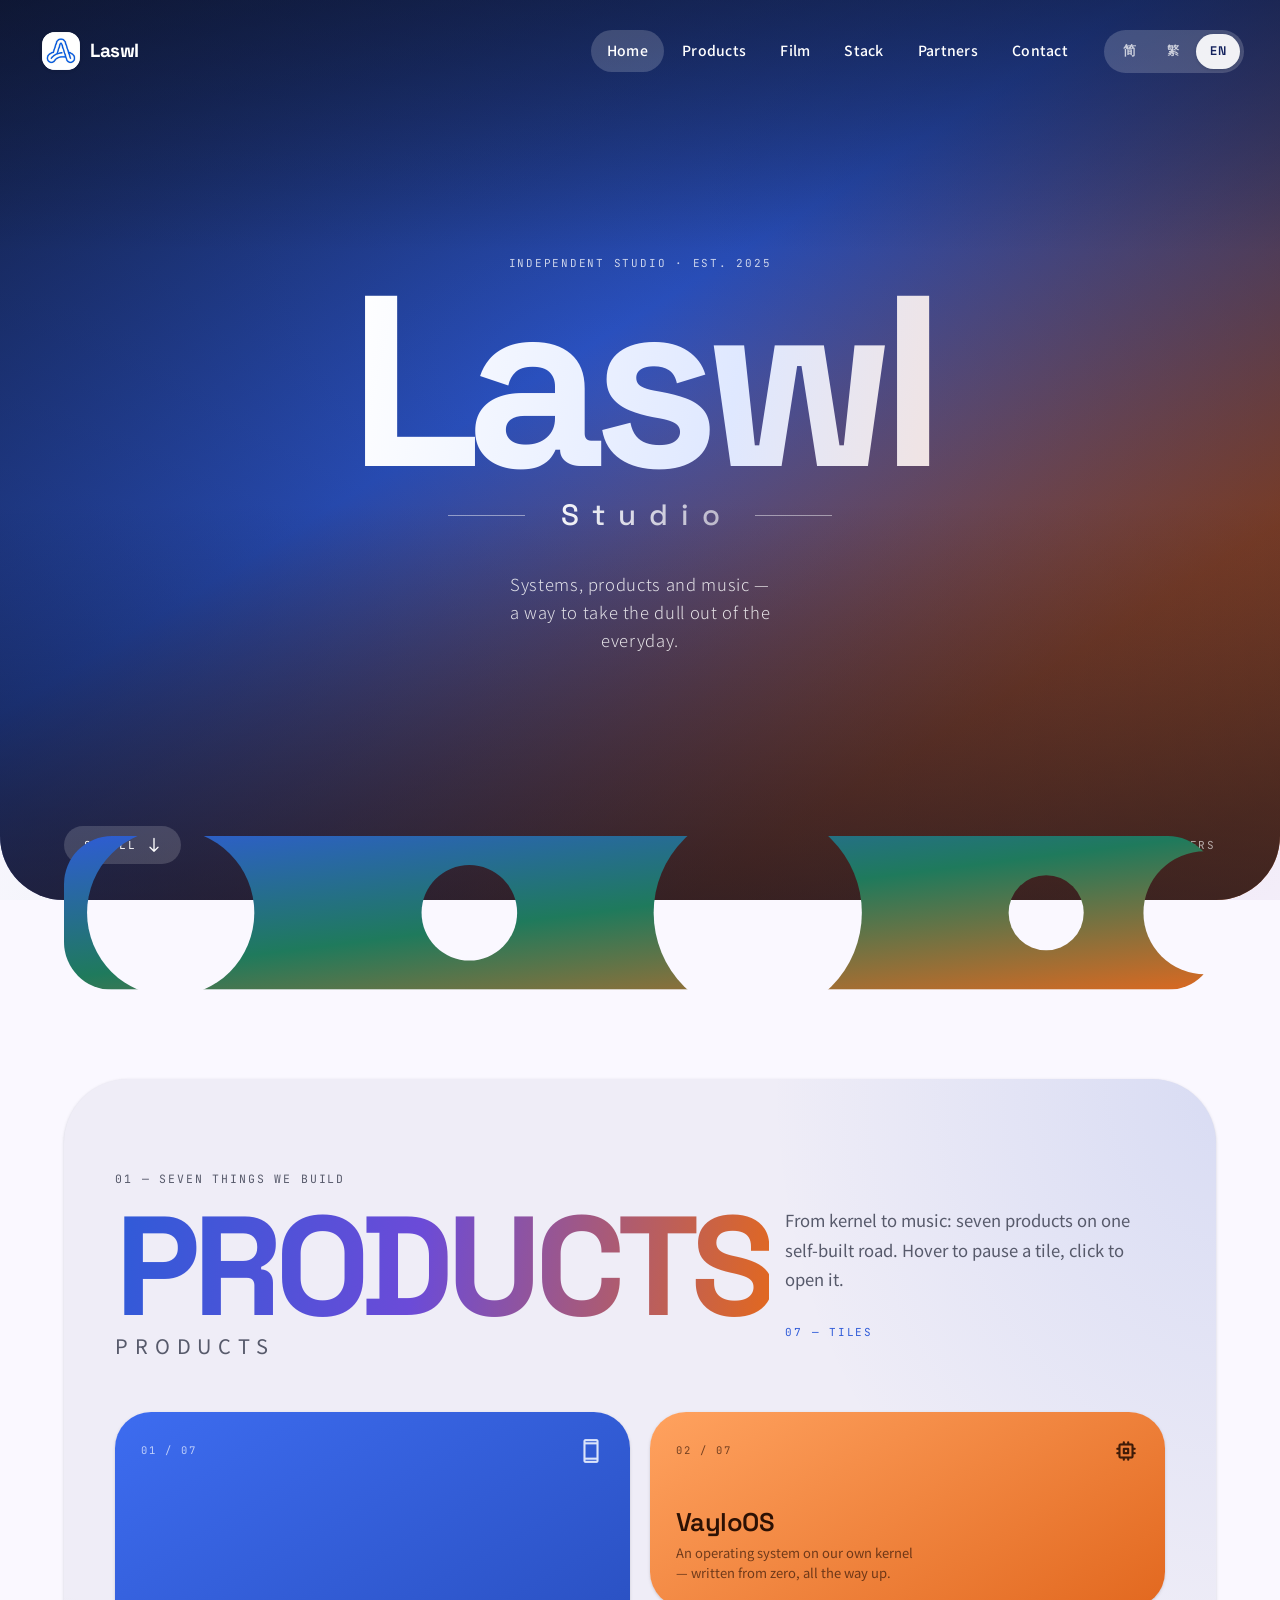
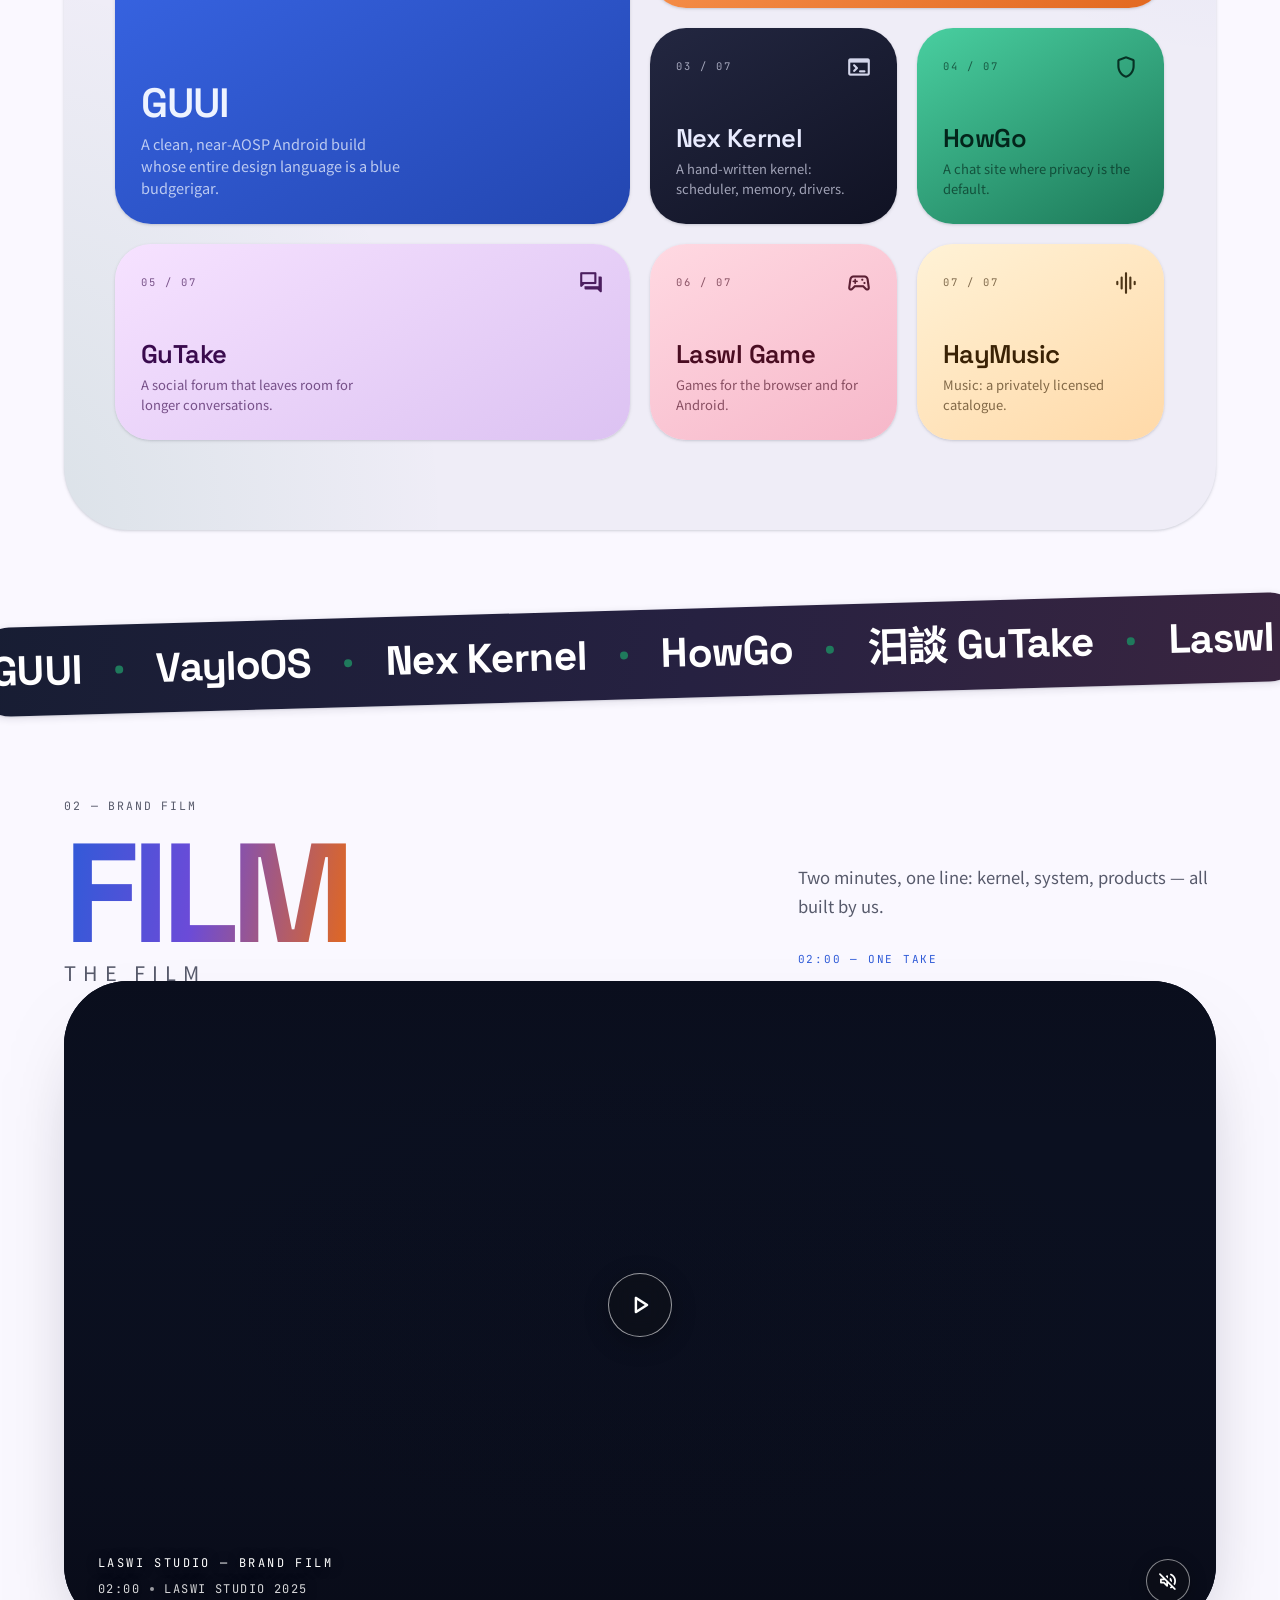
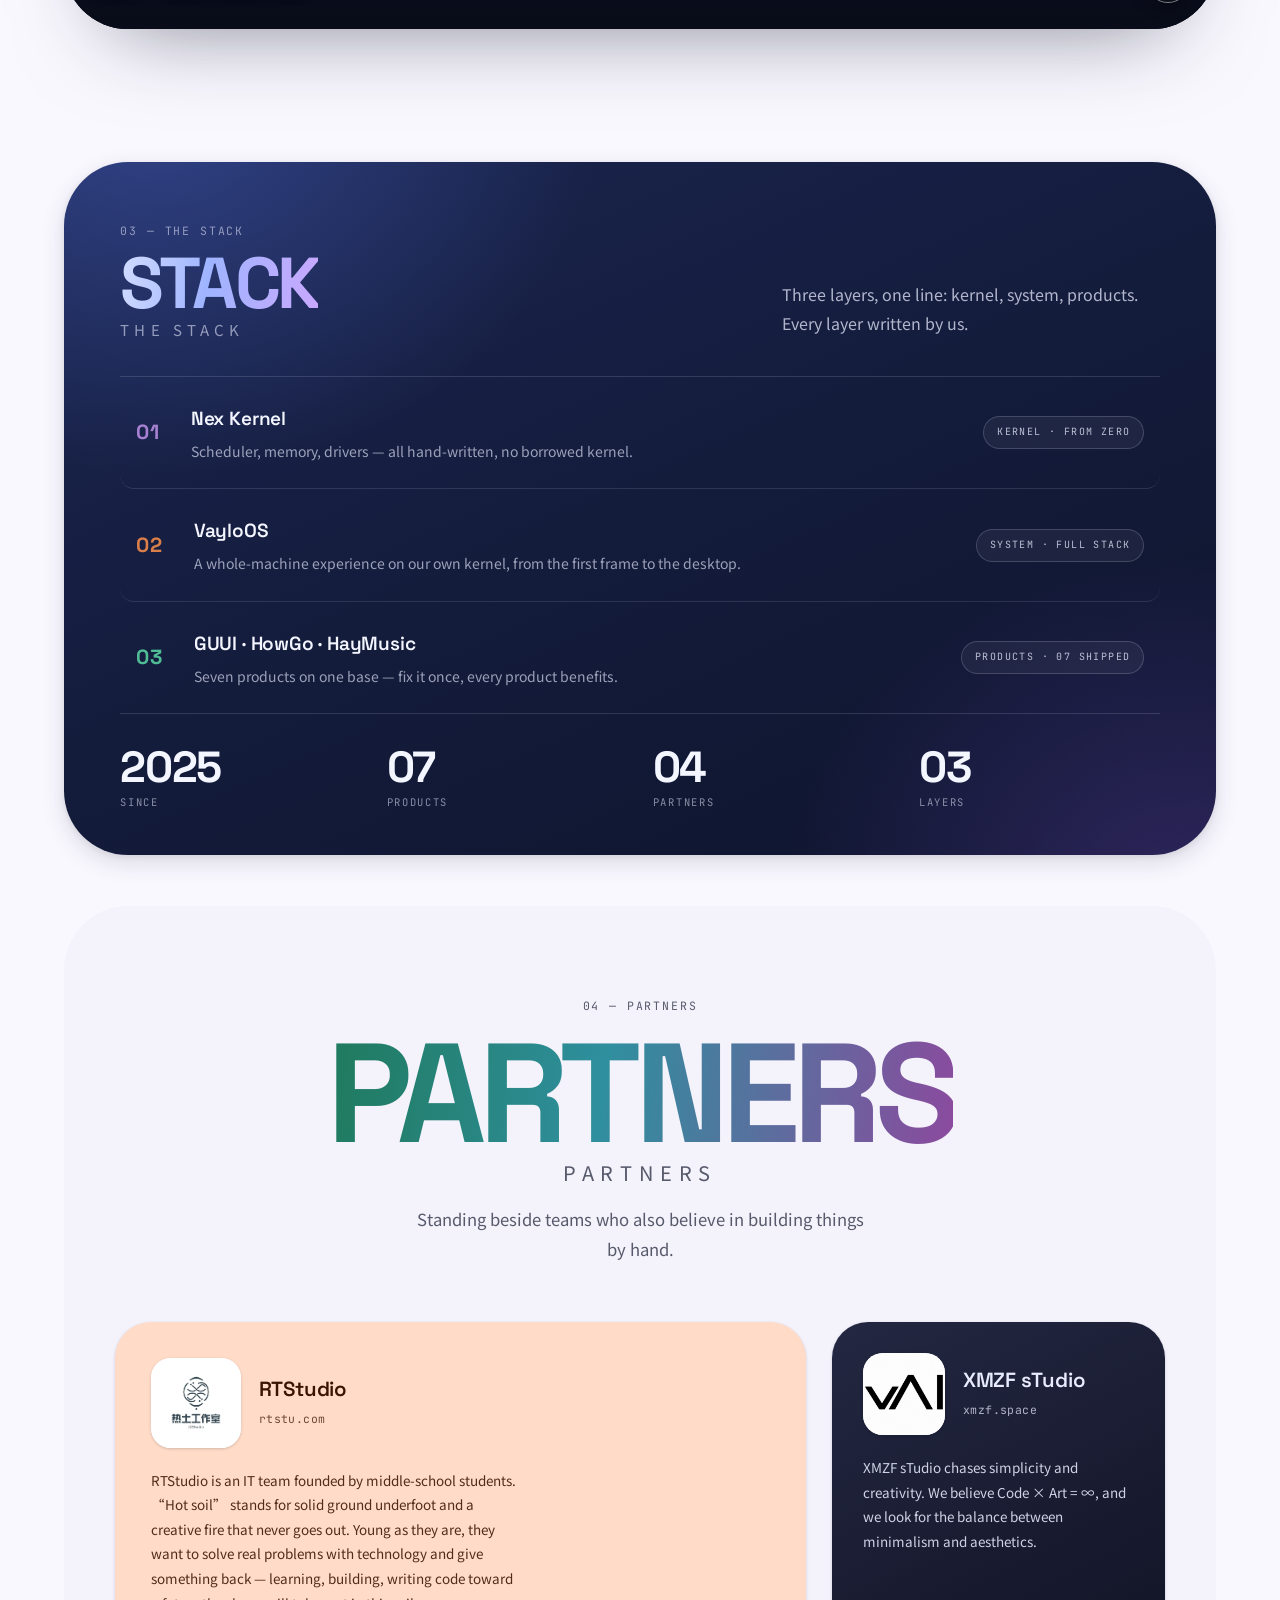
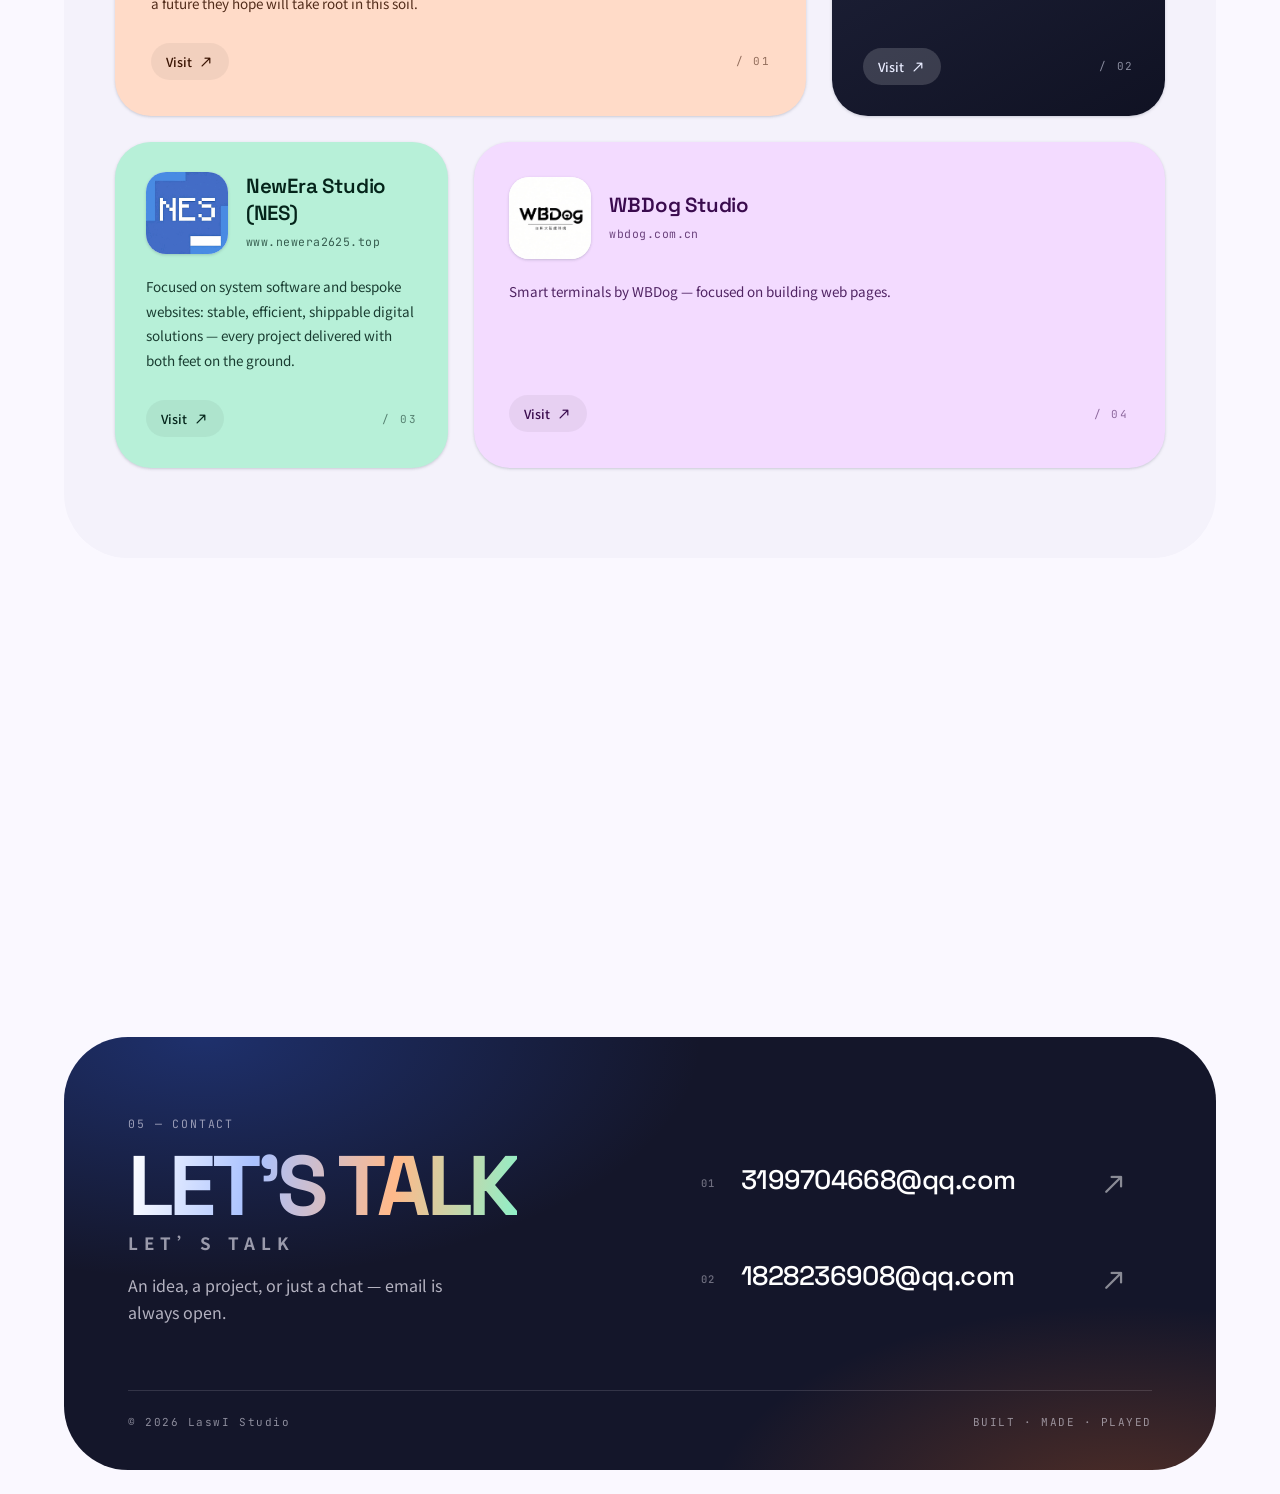
==== index.html @ 3b1e1c05 "Add files via upload" ====
<!DOCTYPE html>
<html lang="zh-Hant" data-lang="zh-TW">
<head>
<meta charset="utf-8">
<meta name="viewport" content="width=device-width, initial-scale=1, viewport-fit=cover">
<title>LaswI Studio — 系統 · 產品 · 音樂</title>
<meta name="description" content="LaswI Studio：自研內核、純淨系統、聊天與音樂，七個產品與四位合作夥伴。">
<meta name="theme-color" content="#FAF8FF">
<link rel="icon" href="logo.png">

<!-- 字體：幾何無襯線（標題）＋ Noto Sans TC（正文）＋ JetBrains Mono（標籤）＋ Noto Serif（裝飾） -->
<link rel="preconnect" href="https://fonts.googleapis.com">
<link rel="preconnect" href="https://fonts.gstatic.com" crossorigin>
<link href="https://fonts.googleapis.com/css2?family=Space+Grotesk:wght@400;500;600;700&family=Noto+Sans+TC:wght@300;400;500;700&family=JetBrains+Mono:wght@400;500&family=Noto+Serif+TC:wght@500&display=swap" rel="stylesheet">
<!-- Material Symbols（唯一允許的外部圖標庫） -->
<link href="https://fonts.googleapis.com/css2?family=Material+Symbols+Rounded:opsz,wght,FILL,GRAD@24,400,1,0&display=block" rel="stylesheet">

<link rel="stylesheet" href="style.css">
</head>
<body>

<a class="skip-link" href="#products">跳至主要內容</a>

<!-- ═══════════════════ ① 導航欄（固定，滾動後收斂為懸浮膠囊） ═══════════════════ -->
<header class="nav" id="nav">
  <a class="brand" href="#home" aria-label="LaswI Studio">
    <span class="brand__mark" data-logo data-fallback="L">
      <!-- Logo：logo.png（站點根目錄）。缺失時顯示同尺寸色塊 + 首字母 -->
      <img src="logo.png" alt="LaswI Studio 標誌" data-fallback="L">
    </span>
    <span class="brand__name">LaswI</span>
  </a>

  <nav class="nav__links" id="navLinks" aria-label="主導航">
    <a class="nav__link is-active" href="#home" data-i18n="nav.home">首頁</a>
    <a class="nav__link" href="#products" data-i18n="nav.products">產品</a>
    <a class="nav__link" href="#film" data-i18n="nav.film">宣傳片</a>
    <a class="nav__link" href="#stack" data-i18n="nav.stack">自研棧</a>
    <a class="nav__link" href="#partners" data-i18n="nav.partners">合作夥伴</a>
    <a class="nav__link" href="#contact" data-i18n="nav.contact">聯繫</a>
  </nav>

  <!-- 語言切換：Material Segmented Button（膠囊 + 滑動指示塊） -->
  <div class="seg" id="langSeg" role="group" aria-label="語言 / Language">
    <span class="seg__thumb" aria-hidden="true"></span>
    <button class="seg__btn" type="button" data-lang="zh-CN" aria-pressed="false">简</button>
    <button class="seg__btn is-active" type="button" data-lang="zh-TW" aria-pressed="true">繁</button>
    <button class="seg__btn" type="button" data-lang="en" aria-pressed="false">EN</button>
  </div>

  <button class="nav__toggle" id="navToggle" type="button" aria-expanded="false" aria-controls="navLinks" aria-label="選單">
    <span class="material-symbols-rounded">menu</span>
  </button>
</header>

<!-- 手機抽屜遮罩：點擊空白處收起選單（僅在窄屏啟用） -->
<div class="nav-scrim" id="navScrim" aria-hidden="true"></div>

<main>

  <!-- ═══════════════════ ② Hero 首屏 ═══════════════════
       構圖只留三個視覺區塊：導航 / 中央字鎖 / 底部資訊列。
       Logo 只在導航出現一次，避免左上角重複堆疊。 -->
  <section class="hero" id="home">
    <div class="hero__media">
      <!-- 首屏大圖：gu.png（站點根目錄）。缺失時容器底層漸層作為同尺寸佔位 -->
      <img class="hero__img" src="gu.png" alt="LaswI Studio 主視覺" fetchpriority="high">
      <!-- 模糊層：只在四周可見，中心以徑向漸變 mask 鏤空，保證主體清晰 -->
      <img class="hero__img hero__img--edge" src="gu.png" alt="" aria-hidden="true">
      <div class="hero__tint" aria-hidden="true"></div>
    </div>

    <div class="hero__content">
      <div class="hero__lockup">
        <p class="hero__eyebrow mono" data-i18n="hero.eyebrow">獨立工作室 · EST. 2025</p>

        <!-- 鏤空字：背景從字中透出（background-clip: text） -->
        <h1 class="hero__title" data-parallax="18"><span class="hollow">LaswI</span></h1>

        <!-- Studio 以細線夾住，與 LaswI 併成一個字鎖，不再散落在右下角 -->
        <p class="hero__studio">
          <span class="hero__rule" aria-hidden="true"></span>
          <span class="hollow" data-parallax="-10">Studio</span>
          <span class="hero__rule" aria-hidden="true"></span>
        </p>

        <p class="hero__tagline" data-i18n="hero.tagline">以系統、產品與音樂，拆解日常的無趣。</p>
      </div>
    </div>

    <div class="hero__bar">
      <div class="hero__bar-main">
        <a class="hero__scroll" href="#products">
          <span data-i18n="hero.scroll">向下探索</span>
          <span class="material-symbols-rounded" aria-hidden="true">south</span>
        </a>
      </div>
      <p class="hero__meta mono" data-i18n="hero.meta">7 個產品 · 4 位夥伴</p>
    </div>

  </section>

  <!-- 圖形鏤空：色帶上以 SVG mask 打孔，讓頁面底色從圓形中透出 -->
  <div class="cutout" aria-hidden="true">
    <svg viewBox="0 0 1440 180" preserveAspectRatio="xMidYMid slice" focusable="false">
      <defs>
        <linearGradient id="cutGrad" x1="0" y1="0" x2="1" y2="1">
          <stop offset="0" stop-color="#2F5BD8"/>
          <stop offset=".48" stop-color="#1F7A5C"/>
          <stop offset="1" stop-color="#E2681F"/>
        </linearGradient>
        <mask id="cutMask">
          <rect width="1440" height="180" fill="#ffffff"/>
          <circle cx="170" cy="90" r="98" fill="#000000"/>
          <circle cx="520" cy="90" r="56" fill="#000000"/>
          <circle cx="858" cy="90" r="122" fill="#000000"/>
          <circle cx="1196" cy="90" r="44" fill="#000000"/>
          <circle cx="1382" cy="90" r="72" fill="#000000"/>
        </mask>
      </defs>
      <rect width="1440" height="180" rx="48" fill="url(#cutGrad)" mask="url(#cutMask)"/>
    </svg>
  </div>

  <!-- ═══════════════════ ③ 產品（Windows Live Tile 磁貼） ═══════════════════ -->
  <section class="section section--products" id="products">
    <!-- 標題左右分欄：巨型鏤空字在左，說明與索引在右，避免每段都是同一種豎列節奏 -->
    <header class="sec-head sec-head--split reveal">
      <div class="sec-head__main">
        <p class="kicker mono" data-i18n="products.kicker">01 — SEVEN THINGS WE BUILD</p>
        <h2 class="sec-title">
          <span class="hollow hollow--primary">PRODUCTS</span>
          <span class="sec-title__sub" data-i18n="products.sub">產品</span>
        </h2>
      </div>
      <div class="sec-head__aside">
        <p class="sec-lead" data-i18n="products.lead">從內核到音樂，七個產品，一條自研路線。滑過磁貼可暫停翻轉，點擊直接前往。</p>
        <p class="sec-count mono">07 — TILES</p>
      </div>
    </header>

    <!-- 磁貼由 script.js 依語系渲染（class .tiles） -->
    <div class="tiles reveal" id="tiles"></div>
  </section>

  <!-- ═══════════════════ ③b 滾動字帶（段落之間的節奏過渡） ═══════════════════ -->
  <div class="marquee" aria-hidden="true">
    <div class="marquee__band">
      <div class="marquee__track">
        <div class="marquee__group">
          <span class="marquee__word">GUUI</span><span class="marquee__dot"></span>
          <span class="marquee__word marquee__word--hollow">VayloOS</span><span class="marquee__dot"></span>
          <span class="marquee__word">Nex Kernel</span><span class="marquee__dot"></span>
          <span class="marquee__word marquee__word--hollow">HowGo</span><span class="marquee__dot"></span>
          <span class="marquee__word">汩談 GuTake</span><span class="marquee__dot"></span>
          <span class="marquee__word marquee__word--hollow">LaswI Game</span><span class="marquee__dot"></span>
          <span class="marquee__word">HayMusic</span><span class="marquee__dot"></span>
        </div>
        <!-- 第二組內容完全相同：無縫接續用 -->
        <div class="marquee__group">
          <span class="marquee__word">GUUI</span><span class="marquee__dot"></span>
          <span class="marquee__word marquee__word--hollow">VayloOS</span><span class="marquee__dot"></span>
          <span class="marquee__word">Nex Kernel</span><span class="marquee__dot"></span>
          <span class="marquee__word marquee__word--hollow">HowGo</span><span class="marquee__dot"></span>
          <span class="marquee__word">汩談 GuTake</span><span class="marquee__dot"></span>
          <span class="marquee__word marquee__word--hollow">LaswI Game</span><span class="marquee__dot"></span>
          <span class="marquee__word">HayMusic</span><span class="marquee__dot"></span>
        </div>
      </div>
    </div>
  </div>

  <!-- ═══════════════════ ③c 宣傳片（獨立影片區塊，影片即主角） ═══════════════════ -->
  <section class="section section--film" id="film">
    <header class="sec-head sec-head--split reveal">
      <div class="sec-head__main">
        <p class="kicker mono" data-i18n="film.kicker">02 — BRAND FILM</p>
        <h2 class="sec-title">
          <span class="hollow hollow--primary">FILM</span>
          <span class="sec-title__sub" data-i18n="film.sub">宣傳片</span>
        </h2>
      </div>
      <div class="sec-head__aside">
        <p class="sec-lead" data-i18n="film.lead">兩分鐘，一條線：從內核到產品，全部自己造。</p>
        <p class="sec-count mono">02:00 — ONE TAKE</p>
      </div>
    </header>

    <!-- 16:9 大圓角卡片：影片鋪滿卡面；左下資訊 / 右下音控 / 中央播放 -->
    <figure class="promo reveal" id="promo">
      <video class="promo__video" id="promoVideo"
             muted loop playsinline preload="metadata"
             poster="media/promo-poster.jpg"
             data-src720="media/promo-720.mp4" data-src1080="media/promo-1080.mp4"
             aria-label="LaswI Studio 宣傳片"></video>

      <!-- 輕薄漸層：只為左下資訊與中央按鈕墊底，中間畫面保持通透 -->
      <span class="promo__scrim" aria-hidden="true"></span>

      <figcaption class="promo__info">
        <span class="promo__name mono" data-i18n="film.name">LASWI STUDIO — BRAND FILM</span>
        <span class="promo__meta mono">
          <span data-i18n="film.duration">02:00</span>
          <span class="promo__dot" aria-hidden="true"></span>
          <span>LaswI Studio 2025</span>
        </span>
      </figcaption>

      <!-- 音量開關：44×44，點擊解除靜音，再點靜音 -->
      <button class="promo__sound" id="promoSound" type="button" aria-pressed="false"
              aria-label="開啟聲音" data-i18n-aria="film.soundOn">
        <span class="material-symbols-rounded" aria-hidden="true">volume_off</span>
      </button>

      <!-- 中央播放：開啟 MD3 彈層，從頭播放帶 controls 的同源影片 -->
      <button class="promo__play" id="promoPlay" type="button" aria-haspopup="dialog"
              aria-label="播放完整宣傳片" data-i18n-aria="film.play">
        <span class="material-symbols-rounded" aria-hidden="true">play_arrow</span>
      </button>
    </figure>
  </section>

  <!-- ═══════════════════ ③d 自研棧（深色卡片，三層堆疊） ═══════════════════ -->
  <section class="section section--stack" id="stack">
    <div class="stack reveal">
      <header class="stack__head">
        <div class="stack__head-main">
          <p class="kicker mono stack__kicker" data-i18n="stack.kicker">03 — THE STACK</p>
          <h2 class="stack__title">
            <span class="hollow hollow--stack">STACK</span>
            <span class="stack__sub" data-i18n="stack.sub">自研棧</span>
          </h2>
        </div>
        <p class="stack__lead" data-i18n="stack.lead">三層，一條線：從內核到系統，再到產品。每一層都由我們自己寫。</p>
      </header>

      <!-- 三行分層：Kernel → System → Products -->
      <ol class="stack__layers">
        <li class="stack__row reveal" style="--d:1">
          <span class="stack__num" aria-hidden="true">01</span>
          <span class="stack__mid">
            <span class="stack__name">Nex Kernel</span>
            <span class="stack__desc" data-i18n="stack.k1.desc">排程、記憶體、驅動，全部手寫，不借用任何現成內核。</span>
          </span>
          <span class="stack__tag mono" data-i18n="stack.k1.tag">KERNEL · FROM ZERO</span>
        </li>
        <li class="stack__row reveal" style="--d:2">
          <span class="stack__num" aria-hidden="true">02</span>
          <span class="stack__mid">
            <span class="stack__name">VayloOS</span>
            <span class="stack__desc" data-i18n="stack.k2.desc">跑在自研內核上的整機體驗，從開機第一幀到桌面。</span>
          </span>
          <span class="stack__tag mono" data-i18n="stack.k2.tag">SYSTEM · FULL STACK</span>
        </li>
        <li class="stack__row reveal" style="--d:3">
          <span class="stack__num" aria-hidden="true">03</span>
          <span class="stack__mid">
            <span class="stack__name">GUUI · HowGo · HayMusic</span>
            <span class="stack__desc" data-i18n="stack.k3.desc">七個產品共用同一套底座，改一處，全線受益。</span>
          </span>
          <span class="stack__tag mono" data-i18n="stack.k3.tag">PRODUCTS · 07 SHIPPED</span>
        </li>
      </ol>

      <!-- 底部數據列 -->
      <ul class="stack__stats">
        <li class="stack__stat">
          <span class="stack__stat-num">2025</span>
          <span class="stack__stat-label mono" data-i18n="stack.stat.est">起於</span>
        </li>
        <li class="stack__stat">
          <span class="stack__stat-num">07</span>
          <span class="stack__stat-label mono" data-i18n="stack.stat.products">產品</span>
        </li>
        <li class="stack__stat">
          <span class="stack__stat-num">04</span>
          <span class="stack__stat-label mono" data-i18n="stack.stat.partners">夥伴</span>
        </li>
        <li class="stack__stat">
          <span class="stack__stat-num">03</span>
          <span class="stack__stat-label mono" data-i18n="stack.stat.layers">自研層</span>
        </li>
      </ul>
    </div>
  </section>

  <!-- ═══════════════════ ④ 合作夥伴（懸浮色板 + 非對稱卡片） ═══════════════════ -->
  <section class="section section--partners" id="partners">
    <!-- 標題居中，與產品的左對齊分欄形成節奏差 -->
    <header class="sec-head sec-head--center reveal">
      <p class="kicker mono" data-i18n="partners.kicker">04 — PARTNERS</p>
      <h2 class="sec-title">
        <span class="hollow hollow--tertiary">PARTNERS</span>
        <span class="sec-title__sub" data-i18n="partners.sub">合作夥伴</span>
      </h2>
      <p class="sec-lead" data-i18n="partners.lead">與同樣相信「動手造」的團隊並肩。</p>
    </header>

    <div class="partners reveal" id="partnersGrid"></div>
  </section>

  <!-- 巨型陳述色帶：只留一個鏤空字，作為進入頁腳前的緩衝 -->
  <section class="statement reveal">
    <p class="statement__word hollow">SELF BUILT</p>
  </section>

</main>

<!-- ═══════════════════ ⑤ 合作聯繫（頁腳） ═══════════════════ -->
<footer class="footer" id="contact">
  <div class="footer__inner">
    <!-- 兩欄：左為巨型標題，右為郵件列，避免整段又是單欄堆疊 -->
    <div class="footer__grid">
      <div class="footer__lead-col">
        <p class="kicker mono" data-i18n="footer.kicker">05 — CONTACT</p>

        <h2 class="footer__title">
          <span class="hollow hollow--footer">LET'S TALK</span>
          <span class="footer__sub" data-i18n="footer.sub">合作聯繫</span>
        </h2>

        <p class="footer__lead" data-i18n="footer.lead">有想法、有專案，或只是想聊聊，郵件都歡迎。</p>
      </div>

      <ul class="mails">
        <li>
          <a class="mail" href="mailto:3199704668@qq.com">
            <span class="mail__idx mono" aria-hidden="true">01</span>
            <span class="mail__text">3199704668@qq.com</span>
            <span class="material-symbols-rounded mail__icon">north_east</span>
          </a>
        </li>
        <li>
          <a class="mail" href="mailto:1828236908@qq.com">
            <span class="mail__idx mono" aria-hidden="true">02</span>
            <span class="mail__text">1828236908@qq.com</span>
            <span class="material-symbols-rounded mail__icon">north_east</span>
          </a>
        </li>
      </ul>
    </div>

    <div class="footer__bottom">
      <span>© <span id="year">2026</span> LaswI Studio</span>
      <span class="footer__built" data-i18n="footer.built">自研 · 自造 · 自娛</span>
    </div>
  </div>
</footer>

<!-- ═══════════════════ ⑥ 宣傳片彈層（MD3 dialog） ═══════════════════ -->
<dialog class="film" id="filmDialog" aria-labelledby="filmTitle">
  <div class="film__head">
    <div>
      <p class="film__kicker mono" data-i18n="video.kicker">BRAND FILM · 02:00</p>
      <h2 class="film__title" id="filmTitle" data-i18n="video.title">LaswI Studio 宣傳片</h2>
    </div>
    <button class="film__close" id="filmClose" type="button" aria-label="關閉" data-i18n-aria="video.close">
      <span class="material-symbols-rounded" aria-hidden="true">close</span>
    </button>
  </div>
  <div class="film__stage">
    <video class="film__video" id="filmVideo" controls playsinline preload="none"
           poster="media/promo-poster.jpg"
           data-src720="media/promo-720.mp4" data-src1080="media/promo-1080.mp4"></video>
  </div>
</dialog>

<noscript>
  <p class="noscript">此站點需要 JavaScript 以渲染產品磁貼與語言切換。</p>
</noscript>

<script src="script.js"></script>
</body>
</html>
---- style.css ----
/* ══════════════════════════════════════════════════════════════
   LaswI Studio — style.css
   Material Design 3 tonal 體系；全程不使用 backdrop-filter / 半透明模糊面板
   索引：
    01 設計變數（色板 / 圓角 / 陰影 / 動效曲線）
    02 基礎重置與排版
    03 通用工具（鏤空字、標籤、揭示動畫）
    04 導航欄 + Segmented Button
    05 Hero 首屏
    06 圖形鏤空色帶
    07 產品磁貼（3D flip）
    08 合作夥伴
    09 頁腳
    10 響應式斷點
    11 無障礙與 reduced-motion
   ══════════════════════════════════════════════════════════════ */

/* ── 01 設計變數 ───────────────────────────────────────────── */
:root {
  /* Primary（藍） */
  --md-primary: #2f5bd8;
  --md-on-primary: #ffffff;
  --md-primary-container: #dce2ff;
  --md-on-primary-container: #0a1a4d;
  --md-primary-dim: #b6c6ff;

  /* Secondary（橘） */
  --md-secondary: #e2681f;
  --md-on-secondary: #ffffff;
  --md-secondary-container: #ffdbc8;
  --md-on-secondary-container: #3a1403;

  /* Tertiary（綠） */
  --md-tertiary: #1f7a5c;
  --md-on-tertiary: #ffffff;
  --md-tertiary-container: #b7f0d8;
  --md-on-tertiary-container: #04241a;

  /* Accent（粉紫，僅作色塊點綴） */
  --md-accent: #8b4a9e;
  --md-accent-container: #f3dbff;
  --md-on-accent-container: #3a0b4e;

  /* Surface 分層 */
  --md-surface: #faf8ff;
  --md-surface-lowest: #ffffff;
  --md-surface-low: #f4f2fb;
  --md-surface-container: #efedf7;
  --md-surface-high: #e8e6f1;
  --md-on-surface: #191b23;
  --md-on-surface-variant: #575a6b;
  --md-outline: #8b8ea0;

  /* 深色頁腳 */
  --md-inverse-surface: #14162a;
  --md-inverse-on-surface: #eceaf6;

  /* 圓角 */
  --r-xs: 14px;
  --r-sm: 20px;
  --r-md: 28px;
  --r-lg: 36px;
  --r-xl: 48px;
  --r-2xl: 64px;
  --r-pill: 999px;

  /* 陰影（Material elevation 1–4，避免黑度過重） */
  --elev-1: 0 1px 2px rgba(24, 27, 45, .10), 0 1px 3px 1px rgba(24, 27, 45, .06);
  --elev-2: 0 2px 6px 2px rgba(24, 27, 45, .08), 0 1px 2px rgba(24, 27, 45, .10);
  --elev-3: 0 8px 20px 4px rgba(24, 27, 45, .10), 0 2px 6px rgba(24, 27, 45, .08);
  --elev-4: 0 18px 42px 6px rgba(24, 27, 45, .14), 0 4px 10px rgba(24, 27, 45, .08);

  /* 動效 */
  --ease: cubic-bezier(0.2, 0, 0, 1);
  --ease-out: cubic-bezier(0.05, 0.7, 0.1, 1);
  --dur: 300ms;
  --dur-slow: 620ms;

  /* 字體 */
  --font-display: "Space Grotesk", "Poppins", "Noto Sans TC", system-ui, sans-serif;
  --font-body: "Noto Sans TC", "Noto Sans SC", system-ui, -apple-system, "PingFang TC", sans-serif;
  --font-mono: "JetBrains Mono", ui-monospace, "SFMono-Regular", monospace;
  --font-serif: "Noto Serif TC", Georgia, serif;

  /* 佈局 */
  --gutter: clamp(20px, 5vw, 88px);
  --max: 1360px;
}

/* ── 02 基礎重置 ───────────────────────────────────────────── */
*,
*::before,
*::after { box-sizing: border-box; }

html {
  -webkit-text-size-adjust: 100%;
  scroll-behavior: smooth;
  scroll-padding-top: 110px;
  overflow-x: clip;
}

body {
  margin: 0;
  font-family: var(--font-body);
  font-size: 16px;
  line-height: 1.68;
  color: var(--md-on-surface);
  /* 整頁底色：柔和多色徑向漸層疊在 surface 上（頂部偏藍 / 右上偏橙 / 底部偏綠）
     fixed 讓漸層隨視窗固定，滾動時色溫緩慢轉移，避免整頁一片白 */
  background-color: var(--md-surface);
  background-image:
    radial-gradient(ellipse 74% 56% at 6% -4%, rgba(47, 91, 216, .12), transparent 62%),
    radial-gradient(ellipse 64% 50% at 98% 10%, rgba(226, 104, 31, .10), transparent 62%),
    radial-gradient(ellipse 80% 62% at 44% 104%, rgba(31, 122, 92, .11), transparent 66%),
    radial-gradient(ellipse 52% 44% at 94% 96%, rgba(139, 74, 158, .08), transparent 64%);
  background-repeat: no-repeat;
  background-attachment: fixed;
  background-size: cover;
  -webkit-font-smoothing: antialiased;
  -moz-osx-font-smoothing: grayscale;
  overflow-x: clip;
}

img { display: block; max-width: 100%; }
a { color: inherit; text-decoration: none; }
button { font: inherit; color: inherit; border: 0; background: none; cursor: pointer; }
ul { margin: 0; padding: 0; list-style: none; }

h1, h2, h3, p { margin: 0; }

::selection { background: var(--md-primary); color: #fff; }

.skip-link {
  position: fixed;
  top: 10px;
  left: 10px;
  z-index: 999;
  display: inline-flex;
  align-items: center;
  min-height: 44px;
  min-width: 44px;
  padding: 10px 18px;
  border-radius: var(--r-pill);
  background: var(--md-primary);
  color: var(--md-on-primary);
  font-size: 14px;
  transform: translateY(-160%);
  transition: transform var(--dur) var(--ease);
}
.skip-link:focus-visible { transform: none; }

:focus-visible {
  outline: 3px solid var(--md-primary);
  outline-offset: 3px;
  border-radius: 6px;
}

/* ── 03 通用工具 ───────────────────────────────────────────── */

/* 鏤空字：色塊 / 漸變從字形中透出 */
.hollow {
  display: inline-block;
  background: var(--hollow-fill, linear-gradient(96deg, var(--md-primary), var(--md-tertiary) 52%, var(--md-secondary)));
  -webkit-background-clip: text;
  background-clip: text;
  color: transparent;
  -webkit-text-fill-color: transparent;
  -webkit-text-stroke: 0;
}

.mono {
  font-family: var(--font-mono);
  font-size: 11.5px;
  letter-spacing: .16em;
  text-transform: uppercase;
}

.kicker {
  color: var(--md-on-surface-variant);
  margin-bottom: 18px;
}

/* 進場揭示（由 IntersectionObserver 添加 .is-in） */
.reveal {
  opacity: 0;
  transform: translateY(34px);
  transition:
    opacity var(--dur-slow) var(--ease),
    transform var(--dur-slow) var(--ease);
  transition-delay: calc(var(--d, 0) * 70ms);
}
.reveal.is-in { opacity: 1; transform: none; }

/* ── 04 導航欄 ─────────────────────────────────────────────── */
.nav {
  --nav-fg: #fff;
  --nav-state: rgba(255, 255, 255, .18);
  position: fixed;
  top: calc(env(safe-area-inset-top, 0px) + 18px);
  left: 24px;
  right: 24px;
  z-index: 100;
  display: flex;
  align-items: center;
  gap: 20px;
  padding: 10px 12px 10px 14px;
  border-radius: var(--r-pill);
  background: transparent;
  color: var(--nav-fg);
  transition:
    background-color 460ms var(--ease),
    box-shadow 460ms var(--ease),
    color 460ms var(--ease),
    top 460ms var(--ease),
    left 460ms var(--ease),
    right 460ms var(--ease);
}

/* 滾動後：懸浮膠囊 */
.nav.is-floating {
  --nav-fg: var(--md-on-surface);
  --nav-state: rgba(47, 91, 216, .10);
  top: calc(env(safe-area-inset-top, 0px) + 12px);
  left: 16px;
  right: 16px;
  background: var(--md-surface-lowest);
  box-shadow: var(--elev-2);
}

.brand {
  display: flex;
  align-items: center;
  gap: 10px;
  padding: 4px 10px 4px 4px;
  border-radius: var(--r-pill);
  transition: background-color 260ms var(--ease);
}
.brand:hover { background: var(--nav-state); }

.brand__mark {
  position: relative;
  display: grid;
  place-items: center;
  width: 38px;
  height: 38px;
  border-radius: 13px;
  overflow: hidden;
  background: linear-gradient(140deg, #fff, var(--md-primary-container));
  box-shadow: var(--elev-1);
  flex: none;
}
.brand__mark img { width: 100%; height: 100%; object-fit: cover; }
.brand__mark img.is-missing { opacity: 0; }

.brand__name {
  font-family: var(--font-display);
  font-weight: 700;
  font-size: 19px;
  letter-spacing: -.02em;
}

.nav__links {
  display: flex;
  align-items: center;
  gap: 2px;
  margin-left: auto;
}

.nav__link {
  position: relative;
  padding: 9px 16px;
  border-radius: var(--r-pill);
  font-size: 14px;
  font-weight: 500;
  letter-spacing: .02em;
  white-space: nowrap;
  transition: background-color 280ms var(--ease), color 280ms var(--ease);
}
.nav__link:hover { background: var(--nav-state); }
.nav__link.is-active { background: var(--nav-state); }

/* Segmented Button：語言切換 */
.seg {
  position: relative;
  display: flex;
  align-items: center;
  padding: 4px;
  border-radius: var(--r-pill);
  background: var(--nav-state);
  transition: background-color 460ms var(--ease);
}

.seg__thumb {
  position: absolute;
  top: 4px;
  left: 0;
  height: calc(100% - 8px);
  width: 0;
  border-radius: var(--r-pill);
  background: var(--md-surface-lowest);
  box-shadow: var(--elev-1);
  transition: transform 380ms var(--ease), width 380ms var(--ease);
  pointer-events: none;
}
.nav:not(.is-floating) .seg__thumb { background: rgba(255, 255, 255, .92); }

.seg__btn {
  position: relative;
  z-index: 1;
  min-width: 44px;
  padding: 7px 10px;
  border-radius: var(--r-pill);
  font-family: var(--font-display);
  font-size: 12.5px;
  font-weight: 600;
  letter-spacing: .02em;
  color: inherit;
  opacity: .72;
  transition: opacity 280ms var(--ease), color 280ms var(--ease);
}
.nav:not(.is-floating) .seg__btn.is-active { color: var(--md-primary); }
.seg__btn:hover { opacity: 1; }
.seg__btn.is-active { opacity: 1; color: var(--md-primary); }
.nav:not(.is-floating) .seg__btn { color: #fff; }
.nav:not(.is-floating) .seg__btn.is-active { color: #14225e; }

.nav__toggle {
  display: none;
  width: 44px;
  height: 44px;
  border-radius: 14px;
  place-items: center;
  background: var(--nav-state);
  transition: background-color 260ms var(--ease), transform 200ms var(--ease);
}
.nav__toggle .material-symbols-rounded { font-size: 22px; }
.nav__toggle:active { transform: scale(.94); }
.nav.is-open { --nav-fg: var(--md-on-surface); --nav-state: rgba(47, 91, 216, .10); }

/* 手機抽屜遮罩：蓋住頁面但讓頂部膠囊保持可見，點擊任意處收起 */
.nav-scrim {
  position: fixed;
  inset: 0;
  z-index: 90;
  background: rgba(10, 14, 32, .44);
  -webkit-backdrop-filter: blur(3px);
  backdrop-filter: blur(3px);
  opacity: 0;
  visibility: hidden;
  transition: opacity 300ms var(--ease), visibility 300ms var(--ease);
  -webkit-tap-highlight-color: transparent;
}
.nav-scrim.is-open { opacity: 1; visibility: visible; }

/* 抽屜展開時鎖住背景滾動，避免選單下方頁面跟著滑 */
body.is-nav-open { overflow: hidden; }

/* ── 05 Hero 首屏 ──────────────────────────────────────────── */
/* 構圖：只保留三個視覺區塊 —— 導航 / 中央字鎖 / 底部資訊列。
   logo 只在導航出現一次；Studio 與 LaswI 併成一個字鎖，不再散落右下角。 */
.hero {
  position: relative;
  height: 100vh;
  height: 100dvh;
  min-height: 620px;
  overflow: hidden;
  isolation: isolate;
  /* 圖片缺失時的佔位底：Material 三段式漸層 */
  background: linear-gradient(148deg, #182a5e 0%, var(--md-primary) 42%, #b4552a 78%, var(--md-secondary) 100%);
  border-bottom-left-radius: var(--r-2xl);
  border-bottom-right-radius: var(--r-2xl);
}

.hero__media { position: absolute; inset: 0; z-index: 0; }

.hero__img {
  position: absolute;
  inset: 0;
  width: 100%;
  height: 100%;
  object-fit: cover;
  object-position: center;
}
.hero__img.is-missing { opacity: 0; }

/* 邊緣模糊層：中心透明（露出清晰層），外圈不透明；只管圖片邊緣 */
.hero__img--edge {
  filter: blur(26px) saturate(1.06);
  transform: scale(1.14);
  -webkit-mask-image: radial-gradient(ellipse 64% 62% at 50% 46%, transparent 0%, transparent 56%, #000 96%);
  mask-image: radial-gradient(ellipse 64% 62% at 50% 46%, transparent 0%, transparent 56%, #000 96%);
  animation: heroDrift 18s var(--ease) both;
}

/* 色調覆蓋：保證文字可讀，不用模糊 */
.hero__tint {
  position: absolute;
  inset: 0;
  background:
    radial-gradient(ellipse 72% 62% at 50% 44%, rgba(10, 14, 32, .10) 0%, rgba(10, 14, 32, .46) 100%),
    linear-gradient(180deg, rgba(10, 14, 32, .40) 0%, rgba(10, 14, 32, 0) 28%, rgba(10, 14, 32, 0) 56%, rgba(10, 14, 32, .54) 100%);
}

/* 中央字鎖容器 */
.hero__content {
  position: relative;
  z-index: 2;
  height: 100%;
  display: grid;
  place-items: center;
  padding: clamp(112px, 15vh, 168px) var(--gutter) clamp(104px, 14vh, 150px);
  text-align: center;
}

.hero__lockup {
  display: flex;
  flex-direction: column;
  align-items: center;
  width: 100%;
}

.hero__eyebrow {
  color: rgba(255, 255, 255, .76);
  font-size: 11px;
  animation: riseIn 800ms var(--ease) 120ms both;
}

.hero__title {
  margin: .05em 0 0;
  font-family: var(--font-display);
  font-weight: 700;
  font-size: clamp(4.4rem, 19vw, 16.5rem);
  line-height: .8;
  letter-spacing: -.06em;
  animation: riseIn 1000ms var(--ease) 200ms both;
}
.hero__title .hollow {
  --hollow-fill: linear-gradient(102deg, #ffffff 0%, #dfe8ff 34%, #ffe0cc 66%, #ffffff 100%);
  background-size: 200% 100%;
  animation: sheen 9s linear infinite;
}

/* Studio：兩側細線夾住，與 LaswI 併為一體 */
.hero__studio {
  display: flex;
  align-items: center;
  gap: clamp(12px, 1.8vw, 26px);
  margin: clamp(2px, .9vw, 14px) 0 0;
  font-family: var(--font-display);
  font-weight: 500;
  font-size: clamp(1rem, 2.3vw, 2rem);
  letter-spacing: .44em;
  text-indent: .44em;
  animation: riseIn 900ms var(--ease) 340ms both;
}
.hero__studio .hollow {
  --hollow-fill: linear-gradient(100deg, rgba(255, 255, 255, .98), rgba(255, 255, 255, .58));
}
.hero__rule {
  width: clamp(24px, 6vw, 96px);
  height: 1px;
  flex: none;
  background: rgba(255, 255, 255, .46);
}

.hero__tagline {
  max-width: 30ch;
  margin: clamp(18px, 2.4vw, 30px) 0 0;
  color: rgba(255, 255, 255, .84);
  font-size: clamp(14px, 1.3vw, 18px);
  font-weight: 300;
  letter-spacing: .04em;
  animation: riseIn 900ms var(--ease) 460ms both;
}

/* 底部一條基線：左「向下探索」、右「產品 / 夥伴數量」 */
.hero__bar {
  position: absolute;
  left: var(--gutter);
  right: var(--gutter);
  bottom: clamp(20px, 4vh, 38px);
  z-index: 3;
  display: flex;
  align-items: center;
  justify-content: space-between;
  gap: 16px;
}

.hero__scroll {
  display: inline-flex;
  align-items: center;
  gap: 8px;
  padding: 10px 18px 10px 20px;
  border-radius: var(--r-pill);
  font-family: var(--font-mono);
  font-size: 11px;
  letter-spacing: .16em;
  text-transform: uppercase;
  color: #fff;
  background: rgba(255, 255, 255, .16);
  animation: riseIn 900ms var(--ease) 620ms both;
  transition: background-color 300ms var(--ease), gap 300ms var(--ease), color 300ms var(--ease);
}
.hero__scroll:hover { background: #fff; color: var(--md-on-surface); gap: 14px; }
.hero__scroll .material-symbols-rounded { font-size: 18px; transition: transform 400ms var(--ease); }
.hero__scroll:hover .material-symbols-rounded { transform: translateY(3px); }

.hero__meta {
  color: rgba(255, 255, 255, .62);
  font-size: 11px;
  animation: riseIn 900ms var(--ease) 720ms both;
}

/* 視差：JS 寫入 --mx / --my（-1 ~ 1），--d 為位移幅度 */
[data-parallax] {
  --d: 12;
  transform: translate3d(calc(var(--mx, 0) * var(--d) * 1px), calc(var(--my, 0) * var(--d) * 1px), 0);
  transition: transform 460ms var(--ease);
  will-change: transform;
}

/* 進場位移走 translate 獨立屬性，避免覆蓋 [data-parallax] 的 transform */
@keyframes riseIn {
  from { opacity: 0; translate: 0 38px; }
  to   { opacity: 1; translate: 0 0; }
}
@keyframes sheen {
  0%   { background-position: 0% 50%; }
  100% { background-position: 200% 50%; }
}
@keyframes heroDrift {
  from { transform: scale(1.08); }
  to   { transform: scale(1.14); }
}

/* ── 06 圖形鏤空色帶 ───────────────────────────────────────── */
.cutout {
  margin: clamp(-64px, -6vw, -40px) 0 clamp(40px, 7vw, 96px);
  padding: 0 var(--gutter);
  position: relative;
  z-index: 3;
}
.cutout svg {
  display: block;
  width: 100%;
  height: clamp(92px, 12vw, 168px);
  border-radius: var(--r-xl);
  overflow: hidden;
}

/* ── 06b 滾動字帶（段落之間的節奏過渡） ──────────────────── */
.marquee {
  position: relative;
  overflow: hidden;
  padding-block: clamp(16px, 3vw, 34px);
}
.marquee__band {
  width: 104%;
  margin-inline: -2%;
  padding-block: clamp(12px, 1.8vw, 22px);
  border-radius: var(--r-lg);
  background: linear-gradient(100deg, #171d33 0%, #262141 54%, #3a2540 100%);
  transform: rotate(-1.6deg);
  overflow: hidden;
  box-shadow: var(--elev-2);
}
.marquee__track {
  display: flex;
  width: max-content;
  animation: marqueeScroll 34s linear infinite;
}
.marquee:hover .marquee__track { animation-play-state: paused; }

.marquee__group {
  display: flex;
  align-items: center;
  gap: clamp(16px, 2.6vw, 42px);
  padding-inline: clamp(8px, 1.3vw, 21px);
}

.marquee__word {
  font-family: var(--font-display);
  font-weight: 700;
  font-size: clamp(1.35rem, 3.2vw, 2.9rem);
  letter-spacing: -.02em;
  line-height: 1.1;
  color: #fff;
  white-space: nowrap;
}
.marquee__word--hollow {
  --hollow-fill: linear-gradient(100deg, var(--md-primary-dim) 0%, #ffb98a 52%, #8ff0c8 100%);
}
.marquee__dot {
  width: 8px;
  height: 8px;
  flex: none;
  border-radius: 50%;
  background: var(--md-secondary);
}
.marquee__dot:nth-of-type(even) { background: var(--md-tertiary); }

@keyframes marqueeScroll {
  from { transform: translateX(0); }
  to   { transform: translateX(-50%); }
}

/* ── 06c 陳述色帶（只留巨型鏤空字） ──────────────────────── */
.statement {
  --st-r: var(--r-2xl);
  position: relative;
  display: grid;
  place-items: center;
  margin: clamp(30px, 4.6vw, 68px) var(--gutter);
  /* 副句移除後把內距撐大、框線加厚，維持色帶的份量感 */
  padding: clamp(58px, 9.5vw, 142px) clamp(26px, 5vw, 78px);
  border-radius: var(--st-r);
  text-align: center;
  overflow: hidden;
  background:
    radial-gradient(ellipse 58% 82% at 16% 6%, rgba(47, 91, 216, .20), transparent 62%),
    radial-gradient(ellipse 62% 92% at 92% 96%, rgba(226, 104, 31, .22), transparent 64%),
    var(--md-tertiary-container);
  box-shadow: inset 0 0 0 3px rgba(4, 36, 26, .06);
}

/* 內圈裝飾框：加厚色帶的邊緣層次，讓單字構圖不顯空 */
.statement::before {
  content: "";
  position: absolute;
  inset: clamp(14px, 1.8vw, 26px);
  border: 2px solid rgba(255, 255, 255, .58);
  border-radius: calc(var(--st-r) - 12px);
  pointer-events: none;
}

.statement__word {
  position: relative;
  z-index: 1;
  margin: 0;
  font-family: var(--font-display);
  font-weight: 700;
  font-size: clamp(2.6rem, 10.5vw, 9.2rem);
  line-height: .88;
  letter-spacing: -.055em;
  --hollow-fill: linear-gradient(96deg, var(--md-primary) 0%, #2f8f9e 48%, var(--md-secondary) 100%);
}

/* ── 06d 自研棧（深海軍藍卡片，三層堆疊） ────────────────── */
.stack {
  position: relative;
  overflow: hidden;
  max-width: var(--max);
  margin-inline: auto;
  padding: clamp(30px, 4.6vw, 64px) clamp(22px, 4.4vw, 68px) clamp(24px, 3.4vw, 44px);
  border-radius: var(--r-2xl);
  color: #e9ecff;
  /* 比頁腳更深、更偏藍，兩片深色不會糊成一片；藍 / 紫光暈只在邊緣 */
  background:
    radial-gradient(ellipse 62% 86% at 8% -8%, rgba(96, 128, 255, .32), transparent 62%),
    radial-gradient(ellipse 56% 80% at 98% 108%, rgba(150, 96, 255, .24), transparent 64%),
    linear-gradient(156deg, #1b2650 0%, #141c3c 50%, #0e142c 100%);
  box-shadow: var(--elev-3);
}

.stack__head {
  display: grid;
  grid-template-columns: minmax(0, 1fr) minmax(0, .94fr);
  gap: clamp(18px, 3vw, 48px);
  align-items: end;
  padding-bottom: clamp(22px, 3vw, 40px);
}

.stack__kicker {
  margin-bottom: 12px;
  color: rgba(233, 236, 255, .56);
}

.stack__title {
  font-family: var(--font-display);
  font-weight: 700;
  font-size: clamp(2.2rem, 6.2vw, 4.5rem);
  line-height: .86;
  letter-spacing: -.05em;
}
.stack__title .hollow--stack {
  --hollow-fill: linear-gradient(100deg, #d1dcff 0%, #9fb4ff 44%, #c9a8ff 100%);
}

.stack__sub {
  display: block;
  margin-top: 10px;
  font-family: var(--font-body);
  font-size: clamp(12.5px, 1.2vw, 15px);
  font-weight: 400;
  letter-spacing: .34em;
  color: rgba(233, 236, 255, .58);
}

.stack__lead {
  max-width: 42ch;
  margin-inline-start: auto;
  font-size: clamp(13.5px, 1.25vw, 16px);
  line-height: 1.78;
  color: rgba(233, 236, 255, .74);
}

/* 三層：行間 hairline，hover 整行右移並提亮 */
.stack__layers {
  margin: 0;
  padding: 0;
  list-style: none;
  border-top: 1px solid rgba(233, 236, 255, .14);
}

.stack__row {
  position: relative;
  display: grid;
  grid-template-columns: auto minmax(0, 1fr) minmax(0, 34%);
  align-items: center;
  gap: clamp(14px, 2.4vw, 40px);
  padding: clamp(17px, 2.1vw, 26px) clamp(6px, 1.2vw, 16px);
  border-radius: var(--r-xs);
  border-bottom: 1px solid rgba(233, 236, 255, .12);
  transition: transform 380ms var(--ease), background-color 340ms var(--ease);
}
.stack__row:last-child { border-bottom: 0; }

/* 層號用 accent / secondary / tertiary 點綴（深底上做提亮處理） */
.stack__row:nth-child(1) { --layer: #b78ce0; }
.stack__row:nth-child(2) { --layer: #f08a4b; }
.stack__row:nth-child(3) { --layer: #57cfa0; }

/* reveal 交給獨立 keyframes：入場走 translate + 錯峰延遲，hover 走 transform，互不干擾 */
.stack__row.reveal {
  opacity: 0;
  transform: none;
  transition: transform 380ms var(--ease), background-color 340ms var(--ease);
  transition-delay: 0s;
}
.stack__row.reveal.is-in {
  animation: stackRowIn 640ms var(--ease) both;
  animation-delay: calc(var(--d, 0) * 90ms);
}
.stack__row.reveal.is-in:hover {
  transform: translateX(4px);
  background-color: rgba(255, 255, 255, .05);
}

@keyframes stackRowIn {
  from { opacity: 0; translate: 0 22px; }
  to   { opacity: 1; translate: 0 0; }
}

.stack__num {
  font-family: var(--font-display);
  font-weight: 700;
  font-size: clamp(1rem, 1.6vw, 1.4rem);
  letter-spacing: .06em;
  color: var(--layer, rgba(233, 236, 255, .6));
  transition: opacity 340ms var(--ease);
  opacity: .9;
}
.stack__row:hover .stack__num { opacity: 1; }

.stack__mid {
  display: flex;
  flex-direction: column;
  gap: 5px;
  min-width: 0;
}

.stack__name {
  font-family: var(--font-display);
  font-weight: 600;
  font-size: clamp(15px, 1.5vw, 19px);
  letter-spacing: -.01em;
  color: #f3f5ff;
  transition: color 340ms var(--ease);
}
.stack__row:hover .stack__name { color: #ffffff; }

.stack__desc {
  font-size: clamp(12.5px, 1.15vw, 14px);
  line-height: 1.62;
  color: rgba(233, 236, 255, .64);
  transition: color 340ms var(--ease);
}
.stack__row:hover .stack__desc { color: rgba(233, 236, 255, .82); }

.stack__tag {
  justify-self: end;
  padding: 7px 13px;
  border-radius: var(--r-pill);
  border: 1px solid rgba(233, 236, 255, .18);
  background: rgba(255, 255, 255, .05);
  font-size: 10px;
  letter-spacing: .14em;
  white-space: nowrap;
  color: rgba(233, 236, 255, .78);
  transition: border-color 340ms var(--ease), background-color 340ms var(--ease), color 340ms var(--ease);
}
.stack__row:hover .stack__tag {
  border-color: rgba(233, 236, 255, .34);
  background: rgba(255, 255, 255, .1);
  color: #ffffff;
}

/* 底部數據列 */
.stack__stats {
  display: grid;
  grid-template-columns: repeat(4, minmax(0, 1fr));
  gap: clamp(12px, 2vw, 28px);
  margin: 0;
  padding: clamp(20px, 2.6vw, 32px) 0 0;
  list-style: none;
  border-top: 1px solid rgba(233, 236, 255, .14);
}

.stack__stat {
  display: flex;
  flex-direction: column;
  gap: 4px;
  min-width: 0;
}

.stack__stat-num {
  font-family: var(--font-display);
  font-weight: 700;
  font-size: clamp(1.55rem, 3.4vw, 2.9rem);
  line-height: 1;
  letter-spacing: -.03em;
  color: #f3f5ff;
}

.stack__stat-label {
  font-size: 10.5px;
  color: rgba(233, 236, 255, .55);
}

/* ── 07 產品磁貼 ───────────────────────────────────────────── */
.section {
  padding: clamp(48px, 7vw, 110px) var(--gutter);
  max-width: var(--max);
  margin: 0 auto;
}

/* 自研棧：與產品區同為全寬色板，但走深色，卡片自己帶徑向光暈 */
.section--stack {
  max-width: none;
  padding: 0;
  margin: clamp(24px, 3.4vw, 52px) var(--gutter) clamp(12px, 1.8vw, 24px);
}

/* 產品區坐在淺色圓角底板上：與白色頁面形成色塊分區，不再直貼 body */
.section--products {
  max-width: none;
  margin: clamp(26px, 3.6vw, 58px) var(--gutter);
  padding-inline: clamp(18px, 4vw, 60px);
  border-radius: var(--r-2xl);
  background:
    radial-gradient(ellipse 68% 92% at 102% 0%, rgba(47, 91, 216, .12), transparent 60%),
    radial-gradient(ellipse 60% 84% at -4% 100%, rgba(31, 122, 92, .10), transparent 62%),
    var(--md-surface-container);
  box-shadow: var(--elev-1);
}
.section--products > * {
  max-width: var(--max);
  margin-inline: auto;
}

/* 標題區：產品走左右分欄、夥伴走居中，兩段節奏不同，避免一路左對齊的下滑感 */
.sec-head { max-width: 900px; }

.sec-head--split {
  max-width: none;
  display: grid;
  grid-template-columns: minmax(0, 1.24fr) minmax(0, .76fr);
  gap: clamp(22px, 4vw, 64px);
  align-items: end;
}
.sec-head__aside { padding-bottom: clamp(4px, 1vw, 14px); }
.sec-head__aside .sec-lead { margin-top: 0; }

.sec-head--center {
  max-width: 880px;
  margin-inline: auto;
  text-align: center;
}
.sec-head--center .sec-lead { margin-inline: auto; }

.sec-title {
  position: relative;
  font-family: var(--font-display);
  font-weight: 700;
  font-size: clamp(2.9rem, 11vw, 9.4rem);
  line-height: .86;
  letter-spacing: -.05em;
}
.sec-title .hollow { --hollow-fill: linear-gradient(98deg, var(--md-primary) 0%, #6b4bd8 46%, var(--md-secondary) 100%); }
.sec-title__sub {
  display: block;
  margin-top: 10px;
  font-family: var(--font-body);
  font-size: clamp(15px, 1.6vw, 20px);
  font-weight: 400;
  letter-spacing: .34em;
  color: var(--md-on-surface-variant);
}

.sec-lead {
  max-width: 52ch;
  margin-top: 24px;
  color: var(--md-on-surface-variant);
  font-size: clamp(14px, 1.3vw, 17px);
  line-height: 1.78;
}

.sec-count {
  margin: clamp(18px, 2.2vw, 28px) 0 0;
  color: var(--md-primary);
  font-size: 11px;
}

.section--partners .sec-title .hollow {
  --hollow-fill: linear-gradient(98deg, var(--md-tertiary) 0%, #2f8f9e 44%, var(--md-accent) 100%);
}

.tiles {
  display: grid;
  grid-template-columns: repeat(4, minmax(0, 1fr));
  grid-auto-rows: 196px;
  gap: 20px;
  margin-top: clamp(34px, 4.5vw, 60px);
  perspective: 1600px;
}

.tile {
  --r: var(--r-lg);
  position: relative;
  display: block;
  border-radius: var(--r);
  perspective: 1400px;
  transform-style: preserve-3d;
  transition:
    transform 460ms var(--ease),
    border-radius 460ms var(--ease),
    box-shadow 460ms var(--ease);
  box-shadow: var(--elev-1);
  will-change: transform;
}
.tile:hover,
.tile:focus-visible {
  --r: var(--r-xl);
  transform: translateY(-8px) scale(1.014);
  box-shadow: var(--elev-4);
}

.tile--lg { grid-column: span 2; grid-row: span 2; }
.tile--wide { grid-column: span 2; }

.tile__inner {
  position: relative;
  display: block;
  width: 100%;
  height: 100%;
  transform-style: preserve-3d;
  -webkit-transform-style: preserve-3d;
  transition: transform 880ms var(--ease);
}
.tile.is-flipped .tile__inner { transform: rotateY(180deg); }

.tile__face {
  position: absolute;
  inset: 0;
  display: flex;
  flex-direction: column;
  padding: clamp(20px, 2vw, 30px);
  border-radius: var(--r);
  overflow: hidden;
  backface-visibility: hidden;
  -webkit-backface-visibility: hidden;
  transition: border-radius 460ms var(--ease), background-color 300ms var(--ease);
}

/* 面色由 tone-* 提供 */
.tile[class*="tone-"] .tile__face--front { background: var(--tile-bg); color: var(--tile-fg); }

.tone-blue {
  --tile-accent: #2346b0;
  --tile-on-accent: #eef3ff;
  --tile-bg: linear-gradient(150deg, #3d6cf0, #2346b0);
  --tile-fg: #eef3ff;
  --tile-dim: rgba(238, 243, 255, .74);
}
.tone-orange {
  --tile-accent: #2c1104;
  --tile-on-accent: #ffcb9e;
  --tile-bg: linear-gradient(150deg, #ffa25f, #e2681f);
  --tile-fg: #2c1104;
  --tile-dim: rgba(44, 17, 4, .66);
}
.tone-green {
  --tile-accent: #0d3f2f;
  --tile-on-accent: #b7f0d8;
  --tile-bg: linear-gradient(150deg, #49cfa0, #1c7757);
  --tile-fg: #03251b;
  --tile-dim: rgba(3, 37, 27, .64);
}
.tone-purple {
  --tile-accent: #3a0b4e;
  --tile-on-accent: #f6e2ff;
  --tile-bg: linear-gradient(150deg, #f6e2ff, #dcc2f2);
  --tile-fg: #3a0b4e;
  --tile-dim: rgba(58, 11, 78, .66);
}
.tone-cream {
  --tile-accent: #3a2205;
  --tile-on-accent: #ffdcae;
  --tile-bg: linear-gradient(150deg, #fff2d6, #ffd9a8);
  --tile-fg: #3a2205;
  --tile-dim: rgba(58, 34, 5, .64);
}
.tone-slate {
  --tile-accent: #0a0d20;
  --tile-on-accent: #c9d3ff;
  --tile-bg: linear-gradient(150deg, #232741, #101223);
  --tile-fg: #e9ecff;
  --tile-dim: rgba(233, 236, 255, .66);
}
.tone-rose {
  --tile-accent: #4a0d22;
  --tile-on-accent: #ffd3de;
  --tile-bg: linear-gradient(150deg, #ffd9e2, #f6b7c9);
  --tile-fg: #4a0d22;
  --tile-dim: rgba(74, 13, 34, .64);
}

.tile__top {
  display: flex;
  align-items: center;
  justify-content: space-between;
  gap: 10px;
}

.tile__idx {
  font-family: var(--font-mono);
  font-size: 10.5px;
  letter-spacing: .2em;
  color: var(--tile-dim, rgba(255, 255, 255, .7));
}

.tile__icon {
  font-size: 26px;
  opacity: .9;
  transition: transform 460ms var(--ease), opacity 300ms var(--ease);
}
.tile:hover .tile__icon { transform: translate(3px, -3px) rotate(-6deg); opacity: 1; }

.tile__body {
  margin-top: auto;
  display: flex;
  flex-direction: column;
  gap: 6px;
}

.tile__name {
  font-family: var(--font-display);
  font-weight: 600;
  font-size: clamp(20px, 2vw, 27px);
  line-height: 1.14;
  letter-spacing: -.02em;
  transition: letter-spacing 460ms var(--ease);
}
.tile:hover .tile__name { letter-spacing: 0; }

.tile--lg .tile__name { font-size: clamp(26px, 3.2vw, 44px); }

.tile__desc {
  font-size: 13px;
  line-height: 1.5;
  color: var(--tile-dim);
  max-width: 34ch;
}
.tile--lg .tile__desc { font-size: 14.5px; }

/* 背面 */
.tile__face--back {
  transform: rotateY(180deg);
  background: var(--tile-bg);
  color: var(--tile-fg);
  justify-content: space-between;
}
.tile__face--back::after {
  content: "";
  position: absolute;
  inset: 0;
  background: rgba(0, 0, 0, .10);
  pointer-events: none;
}

.tile__back-top {
  position: relative;
  z-index: 1;
  font-family: var(--font-mono);
  font-size: 10.5px;
  letter-spacing: .2em;
  opacity: .72;
}

.tile__url {
  position: relative;
  z-index: 1;
  font-family: var(--font-mono);
  font-size: clamp(12px, 1.2vw, 15px);
  line-height: 1.45;
  word-break: break-all;
  letter-spacing: -.01em;
}

.tile__cta {
  position: relative;
  z-index: 1;
  display: inline-flex;
  align-items: center;
  gap: 6px;
  align-self: flex-start;
  padding: 9px 16px 9px 18px;
  border-radius: var(--r-pill);
  background: var(--tile-accent, var(--tile-fg));
  color: var(--tile-on-accent, #fff);
  font-size: 12.5px;
  font-weight: 500;
  transition: gap 320ms var(--ease), transform 320ms var(--ease);
}
.tile:hover .tile__cta { gap: 11px; }
.tile__cta .material-symbols-rounded { font-size: 16px; }

/* ── 08 合作夥伴 ───────────────────────────────────────────── */
/* 整段坐在淺色調容器上，形成色塊分隔 */
.section--partners {
  max-width: none;
  margin: clamp(30px, 4vw, 64px) var(--gutter);
  padding-inline: clamp(18px, 4vw, 60px);
  border-radius: var(--r-2xl);
  background: var(--md-surface-low);
}
.section--partners > * {
  max-width: var(--max);
  margin-inline: auto;
}

/* 非對稱 6 欄：4+2 / 2+4，卡片寬窄交錯 */
.partners {
  display: grid;
  grid-template-columns: repeat(6, minmax(0, 1fr));
  gap: clamp(16px, 2vw, 26px);
  margin-top: clamp(34px, 4.5vw, 60px);
}
.partners > .partner:nth-child(1) { grid-column: span 4; }
.partners > .partner:nth-child(2) { grid-column: span 2; }
.partners > .partner:nth-child(3) { grid-column: span 2; }
.partners > .partner:nth-child(4) { grid-column: span 4; }

.partner {
  --card-bg: var(--md-surface-container);
  --card-fg: var(--md-on-surface);
  position: relative;
  display: flex;
  flex-direction: column;
  gap: 20px;
  padding: clamp(24px, 2.4vw, 36px);
  border-radius: var(--r-lg);
  background: var(--card-bg);
  color: var(--card-fg);
  overflow: hidden;
  box-shadow: var(--elev-1);
  transition:
    transform 460ms var(--ease),
    box-shadow 460ms var(--ease),
    border-radius 460ms var(--ease);
}
.partner:hover {
  transform: translateY(-10px);
  border-radius: var(--r-xl);
  box-shadow: var(--elev-4);
}

/* 寬卡多一點內距與更大的標誌 */
.partners > .partner:nth-child(1),
.partners > .partner:nth-child(4) { padding: clamp(28px, 2.8vw, 44px); }
.partners > .partner:nth-child(1) .partner__logo { width: clamp(76px, 7vw, 104px); height: clamp(76px, 7vw, 104px); }
.partners > .partner:nth-child(1) .partner__desc { max-width: 46ch; }

.partner--orange { --card-bg: var(--md-secondary-container); --card-fg: var(--md-on-secondary-container); }
.partner--blue   { --card-bg: var(--md-primary-container);   --card-fg: var(--md-on-primary-container); }
.partner--green  { --card-bg: var(--md-tertiary-container);  --card-fg: var(--md-on-tertiary-container); }
.partner--purple { --card-bg: var(--md-accent-container);    --card-fg: var(--md-on-accent-container); }

/* 深色卡：打斷一片淺色調 */
.partner--slate {
  --card-bg: linear-gradient(152deg, #232741, #101223);
  --card-fg: #e9ecff;
}
.partner--slate .partner__logo { background: rgba(255, 255, 255, .92); }
.partner--slate .partner__go { background: rgba(255, 255, 255, .16); }
.partner--slate:hover .partner__go { background: rgba(255, 255, 255, .24); }

.partner__head {
  position: relative;
  z-index: 1;
  display: flex;
  align-items: center;
  gap: 18px;
}

.partner__logo {
  position: relative;
  display: grid;
  place-items: center;
  width: 82px;
  height: 82px;
  flex: none;
  border-radius: var(--r-sm);
  overflow: hidden;
  background: var(--md-surface-lowest);
  box-shadow: var(--elev-1);
  transition: border-radius 460ms var(--ease), box-shadow 460ms var(--ease);
}
.partner__logo img {
  width: 100%;
  height: 100%;
  object-fit: cover;
  transition: transform 520ms var(--ease);
}
.partner:hover .partner__logo { border-radius: 26px; box-shadow: var(--elev-2); }
.partner:hover .partner__logo img { transform: scale(1.1) rotate(-4deg); }

/* 圖片缺失時：同尺寸色塊 + 首字母 */
.partner__logo[data-logo].has-missing::after,
.brand__mark[data-logo].has-missing::after {
  content: attr(data-fallback);
  position: absolute;
  inset: 0;
  display: grid;
  place-items: center;
  font-family: var(--font-display);
  font-weight: 700;
  font-size: 26px;
  color: var(--md-primary);
  background: linear-gradient(140deg, #fff, var(--md-primary-container));
}
.brand__mark.has-missing::after { font-size: 17px; }

.partner__name {
  font-family: var(--font-display);
  font-weight: 600;
  font-size: clamp(17px, 1.6vw, 21px);
  line-height: 1.3;
  letter-spacing: -.01em;
}

.partner__url {
  display: inline-block;
  margin-top: 6px;
  font-family: var(--font-mono);
  font-size: 11.5px;
  letter-spacing: .04em;
  opacity: .72;
  transition: opacity 300ms var(--ease), transform 300ms var(--ease);
}
.partner:hover .partner__url { opacity: 1; transform: translateX(4px); }

.partner__desc {
  position: relative;
  z-index: 1;
  font-size: 13.5px;
  line-height: 1.82;
  opacity: .88;
}

.partner__foot {
  position: relative;
  z-index: 1;
  display: flex;
  align-items: center;
  justify-content: space-between;
  margin-top: auto;
  padding-top: 8px;
}

.partner__go {
  display: inline-flex;
  align-items: center;
  gap: 6px;
  padding: 8px 15px;
  border-radius: var(--r-pill);
  font-size: 12.5px;
  font-weight: 500;
  background: rgba(0, 0, 0, .05);
  transition: background-color 300ms var(--ease), gap 300ms var(--ease);
}
.partner:hover .partner__go { background: rgba(0, 0, 0, .09); gap: 10px; }
.partner__go .material-symbols-rounded { font-size: 16px; }

.partner__idx {
  font-family: var(--font-mono);
  font-size: 11px;
  letter-spacing: .16em;
  opacity: .55;
}

/* ── 09 頁腳 ───────────────────────────────────────────────── */
.footer {
  margin: 0 var(--gutter) clamp(14px, 2vw, 24px);
  border-radius: var(--r-2xl);
  background:
    radial-gradient(ellipse 70% 90% at 12% 0%, rgba(47, 91, 216, .38), transparent 62%),
    radial-gradient(ellipse 60% 80% at 92% 110%, rgba(226, 104, 31, .30), transparent 60%),
    var(--md-inverse-surface);
  color: var(--md-inverse-on-surface);
  overflow: hidden;
}

.footer__inner {
  max-width: var(--max);
  margin: 0 auto;
  padding: clamp(46px, 6vw, 96px) clamp(24px, 5vw, 72px) clamp(26px, 3vw, 42px);
}

/* 兩欄：左巨型標題、右郵件列 */
.footer__grid {
  display: grid;
  grid-template-columns: minmax(0, 1.06fr) minmax(0, .94fr);
  gap: clamp(30px, 5vw, 72px);
  align-items: end;
}

.footer .kicker { color: rgba(236, 234, 246, .6); }

.footer__title {
  font-family: var(--font-display);
  font-weight: 700;
  font-size: clamp(2.7rem, 6.6vw, 7rem);
  line-height: .84;
  letter-spacing: -.055em;
}
.footer__title .hollow {
  --hollow-fill: linear-gradient(98deg, #ffffff 0%, #a9c1ff 32%, #ffb98a 68%, #8ff0c8 100%);
}

.footer__sub {
  display: block;
  margin-top: 14px;
  font-family: var(--font-body);
  font-size: clamp(13px, 1.4vw, 17px);
  letter-spacing: .36em;
  color: rgba(236, 234, 246, .62);
}

.footer__lead {
  max-width: 40ch;
  margin-top: 22px;
  font-size: clamp(13.5px, 1.3vw, 16px);
  color: rgba(236, 234, 246, .74);
}

.mails {
  display: flex;
  flex-direction: column;
  gap: 4px;
  margin: 0;
  padding: 0;
  list-style: none;
}

.mail {
  display: flex;
  align-items: center;
  gap: 14px;
  width: 100%;
  padding: clamp(14px, 1.6vw, 22px) 12px;
  margin-inline: -12px;
  border-radius: var(--r-md);
  font-family: var(--font-display);
  font-weight: 500;
  font-size: clamp(1.05rem, 2.1vw, 1.85rem);
  letter-spacing: -.02em;
  color: #fff;
  transition: color 320ms var(--ease), background-color 320ms var(--ease);
}
.mail:hover { color: #dfe8ff; background: rgba(255, 255, 255, .06); }

.mail__idx {
  flex: none;
  width: 26px;
  font-size: 10.5px;
  letter-spacing: .12em;
  color: rgba(236, 234, 246, .42);
}

.mail__text {
  position: relative;
  padding-bottom: 6px;
  margin-right: auto;
  word-break: break-all;
}
/* 懸停下劃線動畫 */
.mail__text::after {
  content: "";
  position: absolute;
  left: 0;
  bottom: 0;
  width: 100%;
  height: 3px;
  border-radius: 2px;
  background: linear-gradient(90deg, var(--md-primary-dim), var(--md-secondary));
  transform: scaleX(0);
  transform-origin: left;
  transition: transform 420ms var(--ease);
}
.mail:hover .mail__text::after { transform: scaleX(1); }

.mail__icon {
  flex: none;
  font-size: clamp(18px, 2.2vw, 28px);
  opacity: .5;
  transition: transform 380ms var(--ease), opacity 320ms var(--ease);
}
.mail:hover .mail__icon { transform: translate(4px, -4px); opacity: 1; }

.footer__bottom {
  display: flex;
  justify-content: space-between;
  align-items: center;
  gap: 16px;
  flex-wrap: wrap;
  margin-top: clamp(34px, 5vw, 72px);
  padding-top: 22px;
  border-top: 1px solid rgba(236, 234, 246, .14);
  font-family: var(--font-mono);
  font-size: 11px;
  letter-spacing: .14em;
  color: rgba(236, 234, 246, .56);
}

.noscript {
  padding: 20px var(--gutter);
  text-align: center;
  font-size: 13px;
  color: var(--md-on-surface-variant);
}

/* 語言切換的淡入過場 */
body.is-i18n-fading .sec-head,
body.is-i18n-fading .tiles,
body.is-i18n-fading .partners,
body.is-i18n-fading .stack__head,
body.is-i18n-fading .footer__title,
body.is-i18n-fading .footer__lead,
body.is-i18n-fading .hero__tagline,
body.is-i18n-fading [data-i18n] {
  opacity: .18;
  transition: opacity 180ms var(--ease);
}

/* ── 10 響應式 ─────────────────────────────────────────────── */
@media (max-width: 1100px) {
  .tiles {
    grid-template-columns: repeat(2, minmax(0, 1fr));
    grid-auto-rows: 190px;
  }
  .tile--lg { grid-column: span 2; grid-row: span 1; }
  .tile--lg .tile__name { font-size: clamp(24px, 4.4vw, 34px); }

  .sec-head--split { grid-template-columns: 1fr; gap: 20px; }
  .sec-head__aside { padding-bottom: 0; }

  .partners { grid-template-columns: repeat(2, minmax(0, 1fr)); }
  /* nth-child(n) 與上方 span 規則同等特異度、且位置更後，才能真正覆蓋非對稱跨欄 */
  .partners > .partner:nth-child(n) { grid-column: auto; }

  .stack__head { grid-template-columns: 1fr; align-items: start; gap: 18px; }
  .stack__lead { margin-inline-start: 0; }
  .stack__row { grid-template-columns: auto minmax(0, 1fr) auto; }
  .stack__tag { font-size: 9.5px; }

  .footer__grid { grid-template-columns: 1fr; gap: clamp(28px, 4vw, 40px); }
}

@media (max-width: 860px) {
  .nav { gap: 8px; padding: 7px 8px 7px 10px; left: 12px; right: 12px; }
  .nav.is-floating { left: 10px; right: 10px; }
  .brand__name { display: none; }
  .brand { padding: 3px 6px 3px 3px; }
  .nav__toggle { display: grid; }

  /* 手機選單：下拉浮層清單（絕對定位，不擠壓品牌與語言切換） */
  .nav__links {
    position: absolute;
    top: calc(100% + 10px);
    right: 0;
    left: 0;
    margin: 0;
    padding: 8px;
    flex-direction: column;
    align-items: stretch;
    gap: 2px;
    max-height: calc(100dvh - 140px);
    overflow-y: auto;
    -webkit-overflow-scrolling: touch;
    overscroll-behavior: contain;
    border-radius: var(--r-lg);
    background: var(--md-surface-lowest);
    box-shadow: var(--elev-3);
    opacity: 0;
    transform: translateY(-12px) scale(.985);
    transform-origin: top center;
    pointer-events: none;
    visibility: hidden;
    transition:
      opacity 300ms var(--ease),
      transform 300ms var(--ease),
      visibility 300ms var(--ease);
  }
  .nav__links.is-open {
    opacity: 1;
    transform: none;
    pointer-events: auto;
    visibility: visible;
  }
  .nav__link {
    display: flex;
    align-items: center;
    color: var(--md-on-surface);
    min-height: 48px;
    padding: 12px 16px;
    border-radius: var(--r-sm);
    font-size: 15px;
  }
  .nav__link:hover { background: rgba(47, 91, 216, .08); }
  .nav__link:active { background: rgba(47, 91, 216, .14); }

  /* 平板／橫屏手機（≤860）同樣保證 44×44 觸控區 */
  .seg__btn { min-width: 44px; min-height: 44px; padding: 8px 6px; font-size: 14px; }
  .partner__go { min-height: 44px; font-size: 14px; }

  .hero__content { padding-top: clamp(100px, 14vh, 140px); }
  .hero__tagline { max-width: 34ch; }
  .cutout { margin-top: -32px; }

  .section--partners { margin-inline: var(--gutter); }
  .statement { --st-r: var(--r-xl); }

  /* 自研棧：窄屏改成「層號 + 內容」兩欄，標籤折到描述下方 */
  .stack__row { grid-template-columns: auto minmax(0, 1fr); row-gap: 10px; }
  .stack__tag { grid-column: 2; justify-self: start; }
  .stack__stats { grid-template-columns: repeat(2, minmax(0, 1fr)); row-gap: clamp(16px, 3vw, 24px); }
}

@media (max-width: 600px) {
  :root { --gutter: 18px; }

  /* ── 首屏：字鎖與底部資訊列按窄屏重排 ── */
  .hero {
    border-bottom-left-radius: var(--r-xl);
    border-bottom-right-radius: var(--r-xl);
    min-height: 560px;
  }
  .hero__content {
    padding-top: calc(env(safe-area-inset-top, 0px) + 104px);
    padding-bottom: calc(env(safe-area-inset-bottom, 0px) + 148px);
  }
  .hero__eyebrow {
    font-size: 14px;
    letter-spacing: .14em;
    line-height: 1.6;
  }
  .hero__title {
    font-size: clamp(3rem, 17.2vw, 5rem);
    line-height: .86;
    letter-spacing: -.05em;
  }
  .hero__studio {
    font-size: 15px;
    letter-spacing: .3em;
    text-indent: .3em;
    gap: 10px;
  }
  .hero__rule { width: 20px; }
  .hero__tagline {
    max-width: 26ch;
    font-size: 14.5px;
    line-height: 1.75;
    letter-spacing: .02em;
  }

  /* 首屏背景視差圖放大後裁切在容器內，不撐出視口 */
  .hero__media { overflow: hidden; }

  /* 底部資訊列：兩行堆疊（探索提示在上、產品數字在下），避開 home indicator */
  .hero__bar {
    flex-direction: column;
    align-items: flex-start;
    justify-content: flex-end;
    gap: 10px;
    left: 18px;
    right: 18px;
    bottom: calc(env(safe-area-inset-bottom, 0px) + 16px);
  }
  .hero__scroll {
    min-height: 44px;
    padding: 10px 18px;
    font-size: 14px;
    letter-spacing: .1em;
  }
  .hero__scroll span:first-child { display: inline; }
  .hero__meta {
    font-size: 14px;
    letter-spacing: .1em;
    line-height: 1.6;
  }

  /* ── 產品磁貼：單列、高度隨內容自適應 ── */
  .tiles {
    grid-template-columns: 1fr;
    grid-auto-rows: auto;
    gap: 14px;
  }
  .tile { min-height: 176px; display: grid; grid-template-rows: 1fr; }
  /* 單列時取消跨欄／跨列，否則會生成隱式列把版面拆壞 */
  .tile--lg,
  .tile--wide { grid-column: auto; grid-row: auto; }
  .tile--lg { min-height: 196px; }

  /* 兩面共用同一格：由較高的一面決定高度，避免文字被裁切 */
  .tile__inner { display: grid; }
  .tile__face {
    position: relative;
    inset: auto;
    grid-area: 1 / 1;
    padding: 20px 22px;
  }
  .tile__face--back { transform: rotateY(180deg); }

  .tile__idx { font-size: 14px; letter-spacing: .12em; }
  .tile__name { font-size: 22px; line-height: 1.2; }
  .tile--lg .tile__name { font-size: 26px; }
  .tile__desc { font-size: 14px; line-height: 1.55; max-width: none; }
  .tile--lg .tile__desc { font-size: 14px; }
  .tile__url { font-size: 14px; }
  .tile__cta { min-height: 44px; padding: 12px 18px; font-size: 14px; }

  /* ── 合作夥伴：單列，取消非對稱跨欄與寬卡放大內距 ── */
  .partners { grid-template-columns: 1fr; gap: 14px; }
  .partners > .partner:nth-child(n) {
    grid-column: auto;
    gap: 16px;
    padding: 22px;
  }
  .partners > .partner .partner__logo,
  .partners > .partner:nth-child(1) .partner__logo { width: 64px; height: 64px; }
  .partners > .partner:nth-child(1) .partner__desc { max-width: none; }
  .partner__head { gap: 16px; min-width: 0; align-items: flex-start; }
  .partner__head > * { min-width: 0; }
  .partner__name { font-size: 18px; overflow-wrap: anywhere; }
  .partner__url { font-size: 14px; letter-spacing: .02em; white-space: normal; overflow-wrap: anywhere; }
  .partner__desc { font-size: 14px; line-height: 1.7; }
  .partner__go { min-height: 44px; padding: 11px 16px; font-size: 14px; }
  .partner__idx { font-size: 14px; letter-spacing: .1em; }
  .partner__foot { gap: 12px; flex-wrap: wrap; }

  .marquee__band { transform: rotate(-2deg); border-radius: var(--r-md); }

  .section--products { padding-inline: 16px; border-radius: var(--r-xl); }

  /* ── 陳述色帶：單字居中，窄屏降字級避免爆行 ── */
  .statement {
    margin-inline: var(--gutter);
    padding: clamp(44px, 14vw, 62px) 20px;
    --st-r: var(--r-lg);
  }
  .statement__word {
    font-size: clamp(2.1rem, 9.6vw, 3.4rem);
    white-space: nowrap;
  }

  /* ── 自研棧：層號與標籤一行、名稱一行、描述一行，全部縱向堆疊 ── */
  .stack {
    padding: 26px 18px 20px;
    border-radius: var(--r-xl);
  }
  .stack__row {
    grid-template-columns: minmax(0, 1fr) auto;
    column-gap: 12px;
    row-gap: 8px;
    align-items: center;
    padding: 16px 2px;
  }
  .stack__num { grid-column: 1; grid-row: 1; font-size: 16px; }
  .stack__mid { grid-column: 1 / -1; grid-row: 2; gap: 6px; min-width: 0; }
  .stack__tag {
    grid-column: 2;
    grid-row: 1;
    justify-self: end;
    max-width: 100%;
    font-size: 14px;
    letter-spacing: .06em;
    padding: 6px 12px;
    white-space: normal;
    text-align: right;
  }
  .stack__name { font-size: 17px; line-height: 1.3; overflow-wrap: anywhere; }
  .stack__desc { font-size: 14px; line-height: 1.7; }
  .stack__lead { font-size: 14.5px; line-height: 1.75; }

  /* 底部數據 2×2 */
  .stack__stats {
    grid-template-columns: repeat(2, minmax(0, 1fr));
    gap: 18px 14px;
  }
  .stack__stat-num { font-size: clamp(1.7rem, 7.4vw, 2.3rem); }
  .stack__stat-label { font-size: 14px; letter-spacing: .06em; }

  /* ── 頁腳：單列，郵件整行可點、長郵箱不撐破 ── */
  .footer { border-radius: var(--r-xl); margin: 0 12px calc(env(safe-area-inset-bottom, 0px) + 12px); }
  .footer__inner { padding: 42px 20px 24px; }
  .footer__grid { gap: 26px; }
  .footer__title { font-size: clamp(2.3rem, 12.6vw, 3.4rem); line-height: .9; }
  .footer__sub { font-size: 14px; letter-spacing: .26em; margin-top: 10px; }
  .footer__lead { font-size: 14.5px; line-height: 1.7; margin-top: 16px; }
  .kicker { font-size: 14px; letter-spacing: .1em; margin-bottom: 14px; }
  .sec-count { font-size: 14px; letter-spacing: .1em; }

  .mails { gap: 2px; }
  .mails li { min-width: 0; }
  .mail {
    min-height: 56px;
    gap: 10px;
    padding: 14px 10px;
    font-size: 16px;
  }
  .mail__idx { width: 22px; font-size: 14px; letter-spacing: .06em; }
  .mail__text {
    flex: 1 1 auto;
    min-width: 0;
    padding-bottom: 4px;
    overflow-wrap: anywhere;
    word-break: break-word;
  }
  .mail__icon { font-size: 20px; }
  .footer__bottom {
    font-size: 14px;
    letter-spacing: .04em;
    gap: 8px 14px;
    margin-top: 30px;
    padding-top: 18px;
    line-height: 1.6;
  }

  /* 語言切換與品牌：保證 44×44 觸控區 */
  .seg { padding: 3px; }
  .seg__btn { min-width: 44px; min-height: 44px; padding: 8px 6px; font-size: 14px; }
  .brand { min-height: 44px; }
  .brand__mark { width: 40px; height: 40px; }
}

/* 窄屏橫屏（如 812×375）：壓縮首屏垂直節奏，底部資訊列回到一行，不產生橫向滾動 */
@media (orientation: landscape) and (max-height: 520px) {
  .hero { height: 100dvh; min-height: 100dvh; }
  .hero__content {
    padding-top: calc(env(safe-area-inset-top, 0px) + 72px);
    padding-bottom: calc(env(safe-area-inset-bottom, 0px) + 74px);
  }
  .hero__title { font-size: clamp(2.6rem, 11vw, 5rem); line-height: .88; }
  .hero__media { overflow: hidden; }
  .seg { padding: 3px; }
  .hero__studio { font-size: 14px; letter-spacing: .3em; }
  .hero__tagline { margin-top: 12px; font-size: 14px; line-height: 1.6; max-width: 56ch; }
  .hero__eyebrow { font-size: 14px; }
  .hero__bar {
    flex-direction: row;
    align-items: center;
    justify-content: space-between;
    gap: 12px;
    bottom: calc(env(safe-area-inset-bottom, 0px) + 12px);
  }
  .hero__scroll { min-height: 44px; padding: 10px 16px; font-size: 14px; }
  .hero__meta { font-size: 14px; }
  .cutout { margin-top: -20px; }
  .nav__links { max-height: calc(100dvh - 100px); }
  .footer__inner { padding-top: 40px; }
  .mail { min-height: 48px; padding-block: 10px; }
}

/* ── 全域防溢出：任何視口都不出現橫向滾動，媒體不撐出容器 ── */
html { overflow-x: hidden; }
body { max-width: 100%; overflow-x: hidden; }
img, svg, video, canvas { max-width: 100%; }
.hero__title, .sec-title, .footer__title, .stack__title, .statement__word { max-width: 100%; }
.stack__name, .stack__desc, .partner__name, .partner__desc, .tile__name, .tile__desc, .sec-lead {
  overflow-wrap: break-word;
}

/* ── 11 無障礙 / reduced-motion ────────────────────────────── */
@media (prefers-reduced-motion: reduce) {
  html { scroll-behavior: auto; }

  *,
  *::before,
  *::after {
    animation-duration: .001ms !important;
    animation-iteration-count: 1 !important;
    transition-duration: .001ms !important;
  }

  .reveal { opacity: 1; transform: none; }
  .tile__inner { transition: none; }
  [data-parallax] { transform: none !important; }
  .marquee__track { animation: none !important; }
}

/* 觸控裝置：取消 hover 位移與翻轉懸停，改以 :active 給回饋 */
@media (hover: none) {
  /* 磁貼：觸屏不翻轉、不上浮，點擊即跳轉 */
  .tile:hover,
  .tile:focus-visible {
    --r: var(--r-lg);
    transform: none;
    box-shadow: var(--elev-1);
  }
  .tile:hover .tile__name { letter-spacing: -.02em; }
  .tile:hover .tile__icon { transform: none; opacity: .9; }
  .tile:hover .tile__cta { gap: 6px; }
  .tile:active { transform: scale(.985); box-shadow: var(--elev-2); }
  .tile.is-flipped .tile__inner { transform: none; }
  .tile.is-flipped:active .tile__inner { transform: none; }

  /* 夥伴卡：同樣只保留按壓回饋 */
  .partner:hover {
    transform: none;
    border-radius: var(--r-lg);
    box-shadow: var(--elev-1);
  }
  .partner:hover .partner__logo { border-radius: var(--r-sm); box-shadow: var(--elev-1); }
  .partner:hover .partner__logo img { transform: none; }
  .partner:hover .partner__go { gap: 6px; background: rgba(0, 0, 0, .05); }
  .partner--slate:hover .partner__go { background: rgba(255, 255, 255, .16); }
  .partner:hover .partner__url { transform: none; opacity: .72; }
  .partner:active { transform: scale(.99); }

  /* 郵件列：整行按壓高亮 */
  .mail:hover { background: transparent; color: #fff; }
  .mail:hover .mail__text::after { transform: scaleX(0); }
  .mail:hover .mail__icon { transform: none; opacity: .5; }
  .mail:active { background: rgba(255, 255, 255, .10); }

  /* 自研棧三行：hover 位移禁用，按壓整行提亮 */
  .stack__row.reveal.is-in:hover { transform: none; background-color: transparent; }
  .stack__row:active { background-color: rgba(255, 255, 255, .07); }

  .nav__link:hover { background: transparent; }
  .nav__link.is-active { background: rgba(47, 91, 216, .10); }
  .hero__scroll:hover { background: rgba(255, 255, 255, .16); color: #fff; gap: 8px; }
  .hero__scroll:hover .material-symbols-rounded { transform: none; }
  .hero__scroll:active { background: rgba(255, 255, 255, .34); }
}

/* ══ 06b 宣傳片卡片窄屏：圓角收一檔、播放鍵縮小，資訊不被音控壓到 ══ */
@media (max-width: 600px) {
  .promo { border-radius: var(--r-xl); }
  .promo__play { width: 52px; height: 52px; }
  .promo__play .material-symbols-rounded { font-size: 28px; }
  .promo__meta { gap: 8px; }
}

/* ══ 07 移動端修正（v5） ═════════════════════════════════════
   來源：375×812 / 390×844 逐屏審計（導航抽屜、首屏字鎖、產品磁貼、
   自研棧、夥伴、陳述色帶、頁腳）後針對實測偏差做的六項修正。       */
@media (max-width: 600px) {
  /* ① 產品磁貼單列：觸屏無法翻轉，背面只會造成鏡像文字與正面重疊，
     且背面內容把卡片撐高，導致各卡高度不齊（196 vs 176）。單列時只保留正面。 */
  .tile__face--back { display: none; }
  .tile__inner { transform: none !important; }
  .tile,
  .tile--lg { grid-row: auto; min-height: 196px; }

  /* ② 跑馬燈色帶：104% 出血 + 旋轉在 375 下寬 390px，左右各被視窗硬裁 7.5px
     且圓角丟失；窄屏改為 100% 並減小傾角，保證兩端完整可視。 */
  .marquee__band { width: 100%; margin-inline: 0; transform: rotate(-1.2deg); }

  /* ③ 首屏邊緣模糊層（scale 1.14）在 375 下 rect 為 -23…398，越出視口 23px
     並被容器硬裁出直邊；窄屏不呈現該裝飾層。 */
  .hero__img--edge { display: none; }

  /* ④ 首屏主視覺 gu.png 缺失時主圖為透明，首屏留白；用同色系漸層網格兜底，
     素材補齊後圖片覆蓋即可自動隱藏。 */
  .hero__media {
    background:
      radial-gradient(closest-side at 22% 26%, rgba(255, 146, 84, .30), transparent 72%),
      radial-gradient(closest-side at 82% 18%, rgba(72, 116, 244, .34), transparent 74%),
      radial-gradient(closest-side at 74% 84%, rgba(46, 158, 132, .26), transparent 72%),
      linear-gradient(168deg, #10162c 0%, #1b2340 52%, #221a33 100%);
  }

  /* ⑤ 頁腳郵件：長郵箱需可在任意位置斷行，避免撐破卡片與右緣溢出。 */
  .mail,
  .mail__text { max-width: 100%; overflow-wrap: anywhere; }

  /* ⑥ 自研棧窄屏兩欄：層號不換行、標籤可收縮換行，避免層號與標籤互相擠壓重疊。 */
  .stack__num { white-space: nowrap; }
  .stack__tag { min-width: 0; max-width: 100%; justify-self: start; }
}

/* 觸屏裝置：抽屜不參與 visibility 過渡（過渡期間 visibility 仍為 hidden，
   展開瞬間點不到），並明確浮層層級，避免被首屏內容壓住。 */
@media (hover: none) {
  .nav__links { transition: opacity 280ms var(--ease), transform 280ms var(--ease); }
  .nav__links.is-open { z-index: 2; }
}

/* ══════════════════════════════════════════════════════════════
   12 宣傳片區塊（獨立影片卡片）/ 音量開關 / 宣傳片彈層
   影片是這一區的主角：16:9 大圓角卡面鋪滿畫面，控件浮在卡內。
   ══════════════════════════════════════════════════════════════ */

.section--film { padding-top: clamp(40px, 7vh, 88px); }

/* 16:9 卡片：MD3 超大圓角、純色底、無毛玻璃 */
.promo {
  position: relative;
  margin: 0;
  aspect-ratio: 16 / 9;
  border-radius: var(--r-2xl);
  overflow: hidden;
  isolation: isolate;
  background: #0B1020;
  box-shadow: 0 40px 92px -48px rgba(10, 14, 32, .55);
}

.promo__video {
  position: absolute;
  inset: 0;
  display: block;
  width: 100%;
  height: 100%;
  object-fit: cover;
  object-position: center;
  background: #0B1020;
}

/* 輕薄漸層：左下資訊與中央按鈕墊底，中間保持通透 */
.promo__scrim {
  position: absolute;
  inset: 0;
  z-index: 1;
  pointer-events: none;
  background:
    radial-gradient(ellipse 58% 58% at 50% 50%, rgba(8, 10, 22, .16) 0%, rgba(8, 10, 22, 0) 74%),
    linear-gradient(180deg, rgba(8, 10, 22, .30) 0%, rgba(8, 10, 22, 0) 24%, rgba(8, 10, 22, .10) 56%, rgba(8, 10, 22, .38) 82%, rgba(8, 10, 22, .76) 100%);
}

/* 左下：片名 / 時長 / 年份 */
.promo__info {
  position: absolute;
  left: clamp(16px, 3vw, 34px);
  bottom: clamp(14px, 2.6vw, 30px);
  z-index: 2;
  display: flex;
  flex-direction: column;
  gap: 6px;
  color: #fff;
  pointer-events: none;
  text-shadow: 0 1px 12px rgba(4, 6, 16, .55);
}
.promo__name {
  font-size: clamp(10px, 1.1vw, 12px);
  letter-spacing: .2em;
  text-transform: uppercase;
}
.promo__meta {
  display: inline-flex;
  align-items: center;
  gap: 10px;
  font-size: clamp(10px, 1.1vw, 12px);
  letter-spacing: .12em;
  color: rgba(255, 255, 255, .84);
}
.promo__dot {
  width: 4px;
  height: 4px;
  border-radius: 50%;
  background: currentColor;
  opacity: .7;
}

/* 右下：音量開關 44×44，與卡片圓角留出安全距離 */
.promo__sound {
  position: absolute;
  right: clamp(14px, 2.4vw, 26px);
  bottom: clamp(14px, 2.4vw, 26px);
  z-index: 3;
  width: 44px;
  height: 44px;
  display: grid;
  place-items: center;
  border-radius: 50%;
  border: 1px solid rgba(255, 255, 255, .50);
  background: rgba(18, 18, 20, .34);
  -webkit-backdrop-filter: blur(10px) saturate(1.1);
  backdrop-filter: blur(10px) saturate(1.1);
  color: #fff;
  box-shadow: 0 4px 18px rgba(0, 0, 0, .24);
  cursor: pointer;
  transition: background-color 250ms var(--ease), color 250ms var(--ease), border-color 250ms var(--ease);
}
.promo__sound:hover { background: rgba(255, 255, 255, .30); }
.promo__sound:focus-visible { outline: 2px solid #fff; outline-offset: 3px; }
.promo__sound.is-on { background: #fff; color: var(--md-on-surface); border-color: #fff; }
.promo__sound .material-symbols-rounded { font-size: 22px; }

/* 中央：播放按鈕 64×64，浮在影片正中 */
.promo__play {
  position: absolute;
  top: 50%;
  left: 50%;
  translate: -50% -50%;
  z-index: 3;
  width: 64px;
  height: 64px;
  display: grid;
  place-items: center;
  padding: 0;
  border-radius: 50%;
  border: 1px solid rgba(255, 255, 255, .58);
  background: rgba(18, 18, 20, .34);
  -webkit-backdrop-filter: blur(10px) saturate(1.1);
  backdrop-filter: blur(10px) saturate(1.1);
  color: #fff;
  box-shadow: 0 6px 24px rgba(0, 0, 0, .28);
  cursor: pointer;
  transition: background-color 260ms var(--ease), color 260ms var(--ease), transform 260ms var(--ease);
}
.promo__play:hover { background: #fff; color: var(--md-on-surface); transform: scale(1.04); }
.promo__play:focus-visible { outline: 2px solid #fff; outline-offset: 4px; }
.promo__play .material-symbols-rounded { font-size: 32px; }

/* 宣傳片彈層（原生 dialog，Esc 由瀏覽器處理，腳本補遮罩關閉與暫停） */
.film {
  padding: 0;
  border: 0;
  width: min(1040px, calc(100vw - 2 * var(--gutter)));
  max-width: calc(100vw - 2 * var(--gutter));
  max-height: 90vh;
  overflow: auto;
  border-radius: var(--r-2xl);
  background: var(--md-inverse-surface);
  color: #fff;
  box-shadow: 0 42px 96px -34px rgba(6, 8, 20, .8);
}
.film::backdrop { background: rgba(8, 10, 22, .74); }
.film[open] { display: block; animation: filmIn 260ms var(--ease) both; }

@keyframes filmIn {
  from { opacity: 0; translate: 0 16px; }
  to   { opacity: 1; translate: 0 0; }
}

.film__head {
  display: flex;
  align-items: flex-start;
  justify-content: space-between;
  gap: 16px;
  padding: 22px 24px 16px;
}
.film__kicker {
  margin: 0 0 6px;
  font-size: 10px;
  letter-spacing: .2em;
  text-transform: uppercase;
  color: rgba(255, 255, 255, .55);
}
.film__title {
  margin: 0;
  font-size: clamp(17px, 2vw, 22px);
  font-weight: 600;
  line-height: 1.3;
  letter-spacing: .01em;
}
.film__close {
  flex: 0 0 44px;
  width: 44px;
  height: 44px;
  display: grid;
  place-items: center;
  border-radius: 50%;
  border: 1px solid rgba(255, 255, 255, .2);
  background: rgba(255, 255, 255, .10);
  color: #fff;
  cursor: pointer;
  transition: background-color 250ms var(--ease), color 250ms var(--ease);
}
.film__close:hover { background: #fff; color: var(--md-on-surface); }
.film__close:focus-visible { outline: 2px solid #fff; outline-offset: 3px; }

.film__stage {
  position: relative;
  aspect-ratio: 16 / 9;
  width: 100%;
  background: #000;
}
.film__video {
  position: absolute;
  inset: 0;
  display: block;
  width: 100%;
  height: 100%;
  object-fit: contain;
  background: #000;
}

/* 彈層開啟時鎖住頁面滾動 */
body.is-film-open { overflow: hidden; }

/* ── 窄屏：入口換行排列，音控上移讓開首屏資訊列 ──────────────── */
@media (max-width: 600px) {
  .hero__bar { flex-wrap: wrap; row-gap: 8px; }
  .hero__bar-main { flex: 1 1 100%; }
  .hero__meta { margin-left: auto; }
  .film { max-height: 86vh; }
  .film__head { padding: 18px 18px 14px; }
}

/* ── reduced-motion：不自動播放，只顯示海報 ────────────────────── */
@media (prefers-reduced-motion: reduce) {
  /* 影片不自動載入，卡面只留 poster（由 script 判斷不賦 src） */
  .promo__play { transition: none; }
  .film[open] { animation: none; }
}
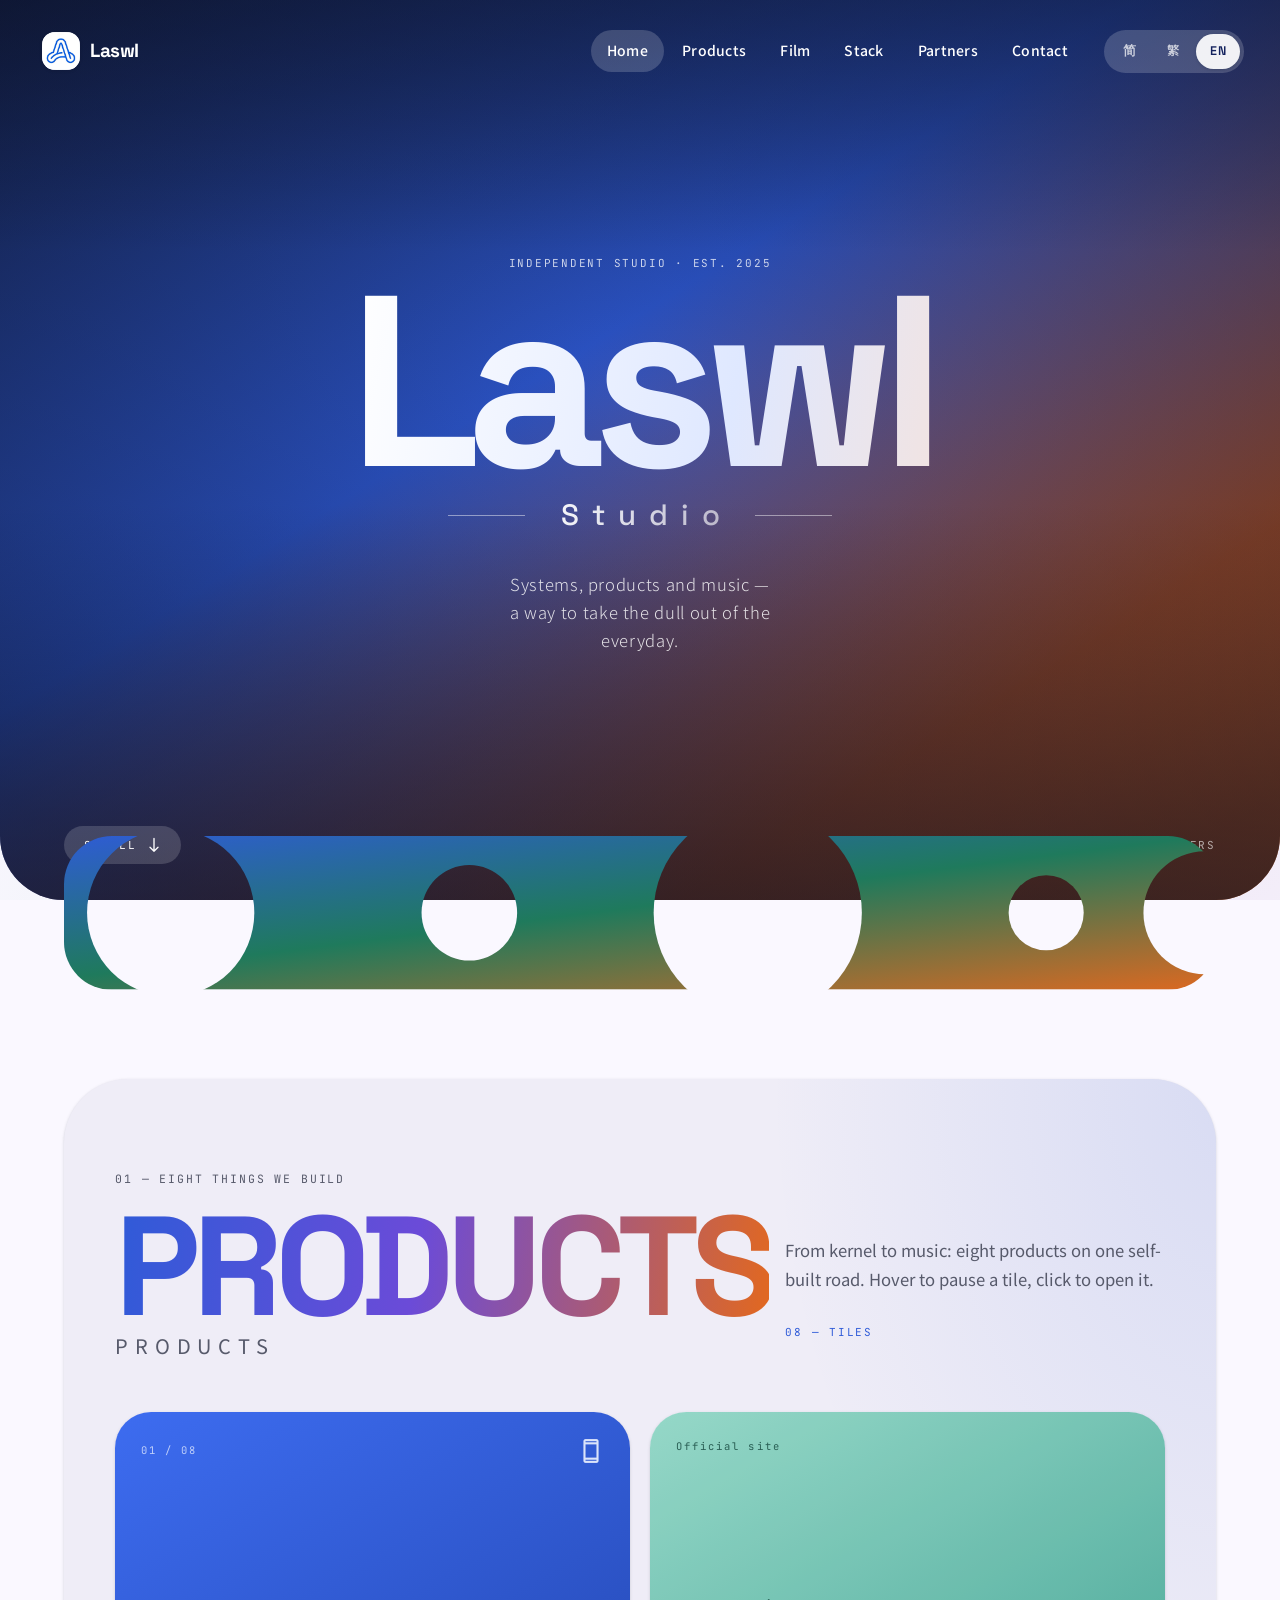
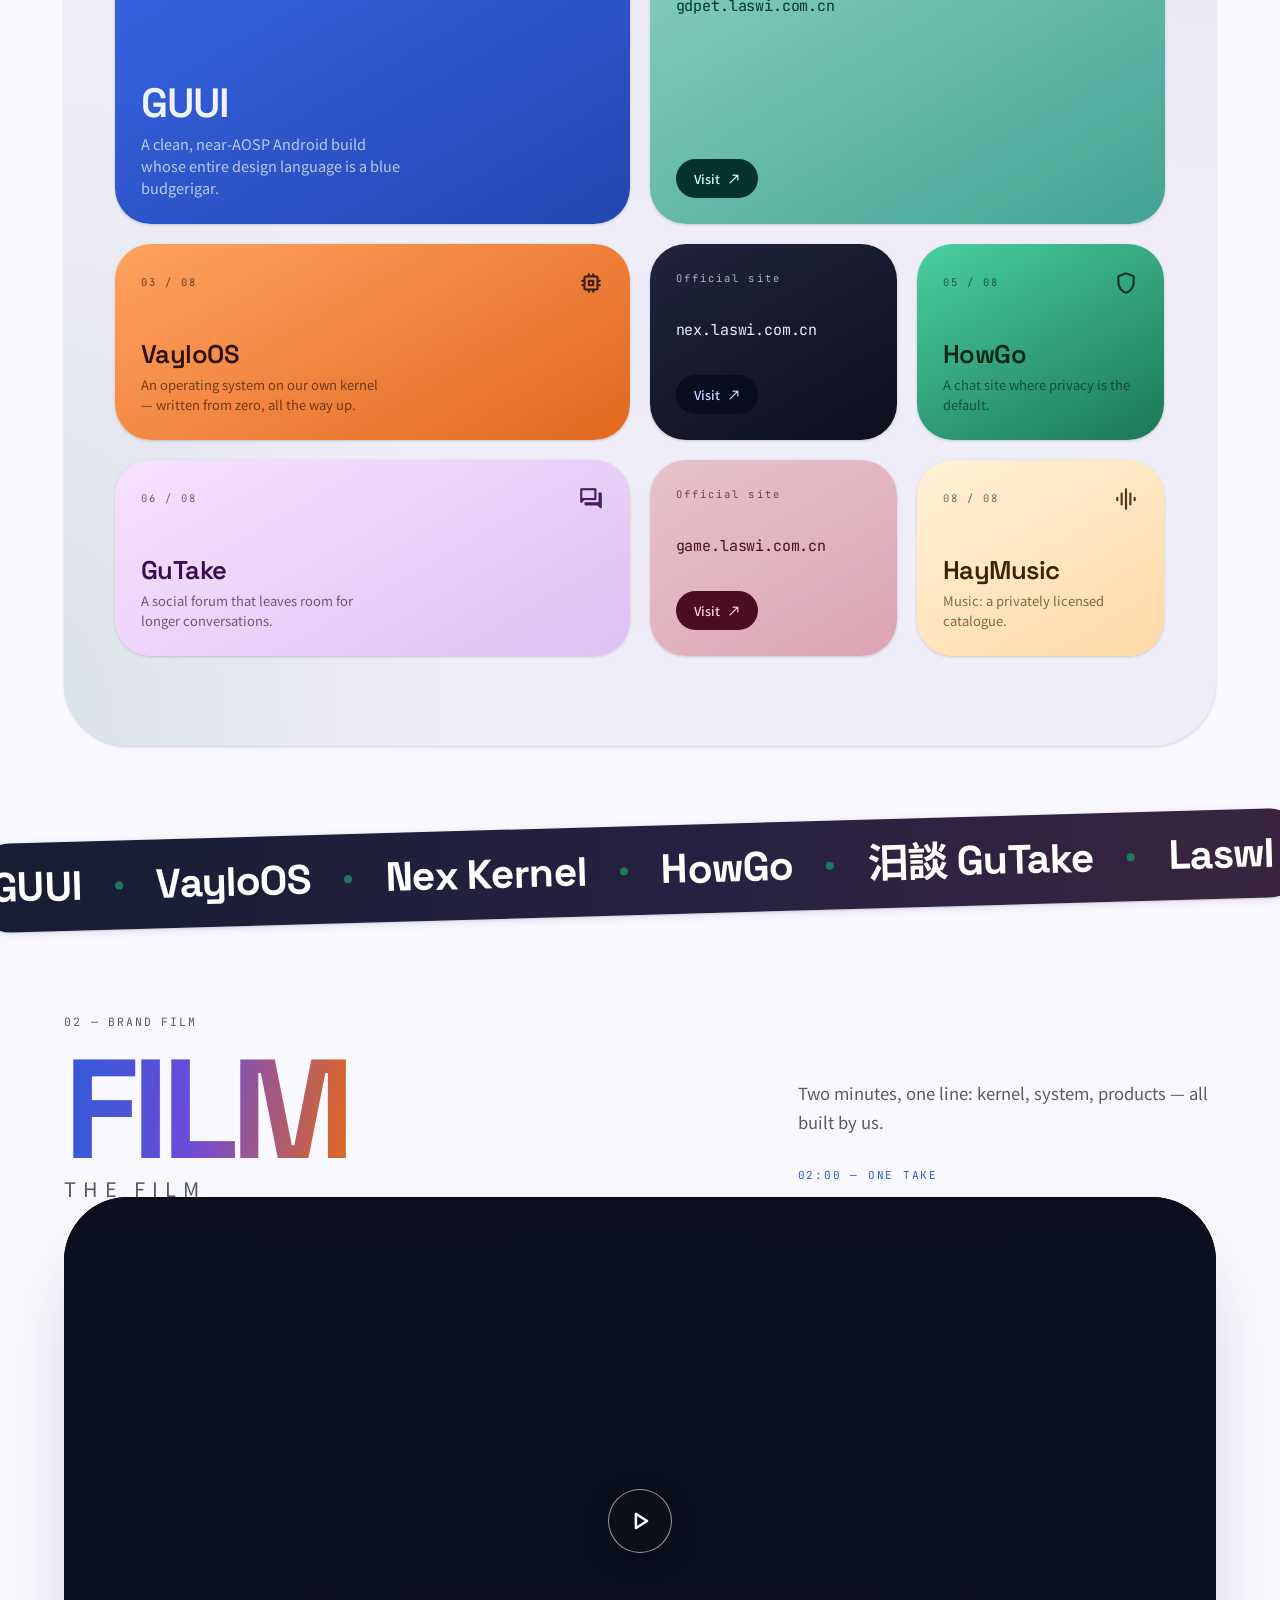
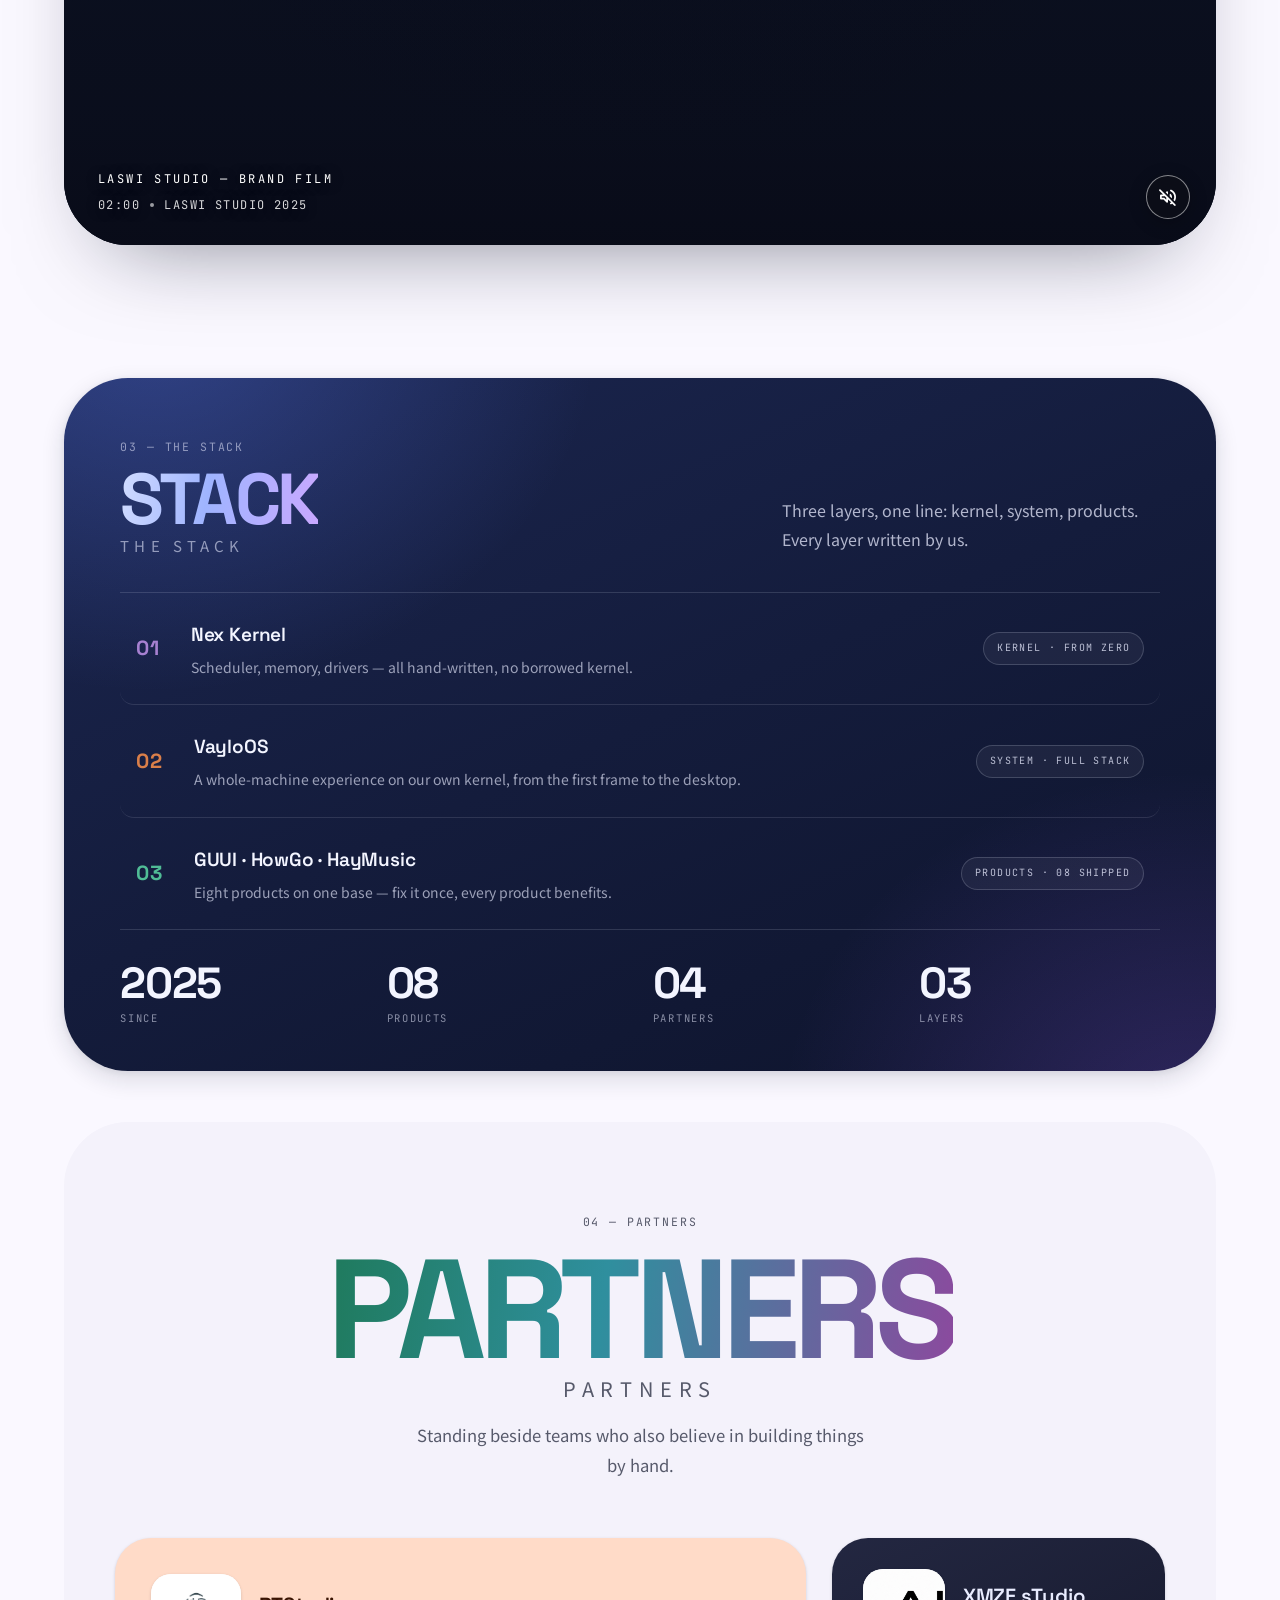
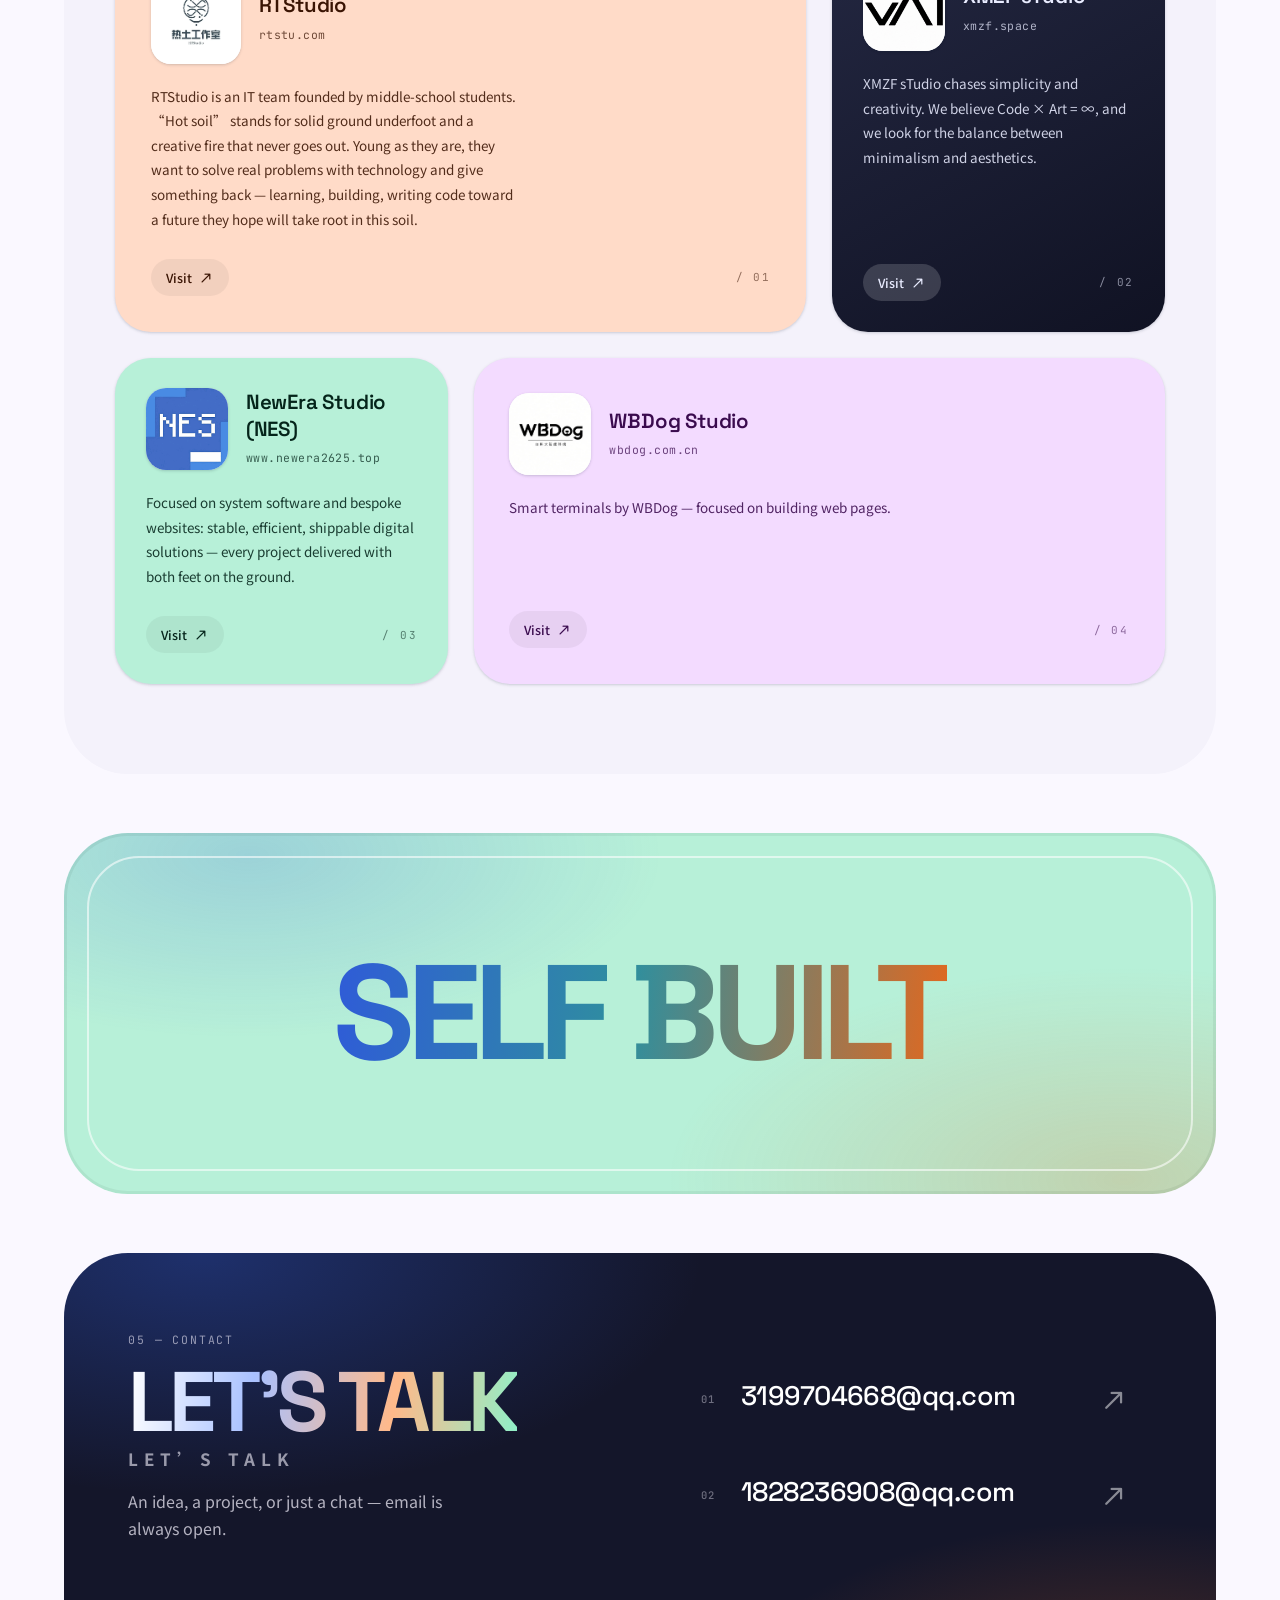
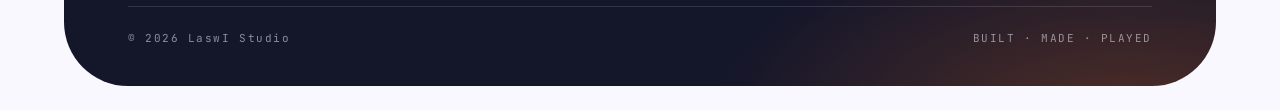
==== commit 8e03a616: "Add files via upload" ====
--- a/index.html
+++ b/index.html
@@ -4,7 +4,7 @@
 <meta charset="utf-8">
 <meta name="viewport" content="width=device-width, initial-scale=1, viewport-fit=cover">
 <title>LaswI Studio — 系統 · 產品 · 音樂</title>
-<meta name="description" content="LaswI Studio：自研內核、純淨系統、聊天與音樂，七個產品與四位合作夥伴。">
+<meta name="description" content="LaswI Studio：自研內核、純淨系統、聊天與音樂，八個產品與四位合作夥伴。">
 <meta name="theme-color" content="#FAF8FF">
 <link rel="icon" href="logo.png">
 
@@ -95,7 +95,7 @@
           <span class="material-symbols-rounded" aria-hidden="true">south</span>
         </a>
       </div>
-      <p class="hero__meta mono" data-i18n="hero.meta">7 個產品 · 4 位夥伴</p>
+      <p class="hero__meta mono" data-i18n="hero.meta">8 個產品 · 4 位夥伴</p>
     </div>
 
   </section>
@@ -127,15 +127,15 @@
     <!-- 標題左右分欄：巨型鏤空字在左，說明與索引在右，避免每段都是同一種豎列節奏 -->
     <header class="sec-head sec-head--split reveal">
       <div class="sec-head__main">
-        <p class="kicker mono" data-i18n="products.kicker">01 — SEVEN THINGS WE BUILD</p>
+        <p class="kicker mono" data-i18n="products.kicker">01 — EIGHT THINGS WE BUILD</p>
         <h2 class="sec-title">
           <span class="hollow hollow--primary">PRODUCTS</span>
           <span class="sec-title__sub" data-i18n="products.sub">產品</span>
         </h2>
       </div>
       <div class="sec-head__aside">
-        <p class="sec-lead" data-i18n="products.lead">從內核到音樂，七個產品，一條自研路線。滑過磁貼可暫停翻轉，點擊直接前往。</p>
-        <p class="sec-count mono">07 — TILES</p>
+        <p class="sec-lead" data-i18n="products.lead">從內核到音樂，八個產品，一條自研路線。滑過磁貼可暫停翻轉，點擊直接前往。</p>
+        <p class="sec-count mono">08 — TILES</p>
       </div>
     </header>
 
@@ -256,9 +256,9 @@
           <span class="stack__num" aria-hidden="true">03</span>
           <span class="stack__mid">
             <span class="stack__name">GUUI · HowGo · HayMusic</span>
-            <span class="stack__desc" data-i18n="stack.k3.desc">七個產品共用同一套底座，改一處，全線受益。</span>
+            <span class="stack__desc" data-i18n="stack.k3.desc">八個產品共用同一套底座，改一處，全線受益。</span>
           </span>
-          <span class="stack__tag mono" data-i18n="stack.k3.tag">PRODUCTS · 07 SHIPPED</span>
+          <span class="stack__tag mono" data-i18n="stack.k3.tag">PRODUCTS · 08 SHIPPED</span>
         </li>
       </ol>
 
@@ -269,7 +269,7 @@
           <span class="stack__stat-label mono" data-i18n="stack.stat.est">起於</span>
         </li>
         <li class="stack__stat">
-          <span class="stack__stat-num">07</span>
+          <span class="stack__stat-num">08</span>
           <span class="stack__stat-label mono" data-i18n="stack.stat.products">產品</span>
         </li>
         <li class="stack__stat">
--- a/style.css
+++ b/style.css
@@ -1033,6 +1033,13 @@
   --tile-bg: linear-gradient(150deg, #ffd9e2, #f6b7c9);
   --tile-fg: #4a0d22;
   --tile-dim: rgba(74, 13, 34, .64);
+}
+.tone-mint {
+  --tile-accent: #04332b;
+  --tile-on-accent: #d4fff3;
+  --tile-bg: linear-gradient(150deg, #a6f0de, #4bb6a5);
+  --tile-fg: #04332b;
+  --tile-dim: rgba(4, 51, 43, .64);
 }
 
 .tile__top {
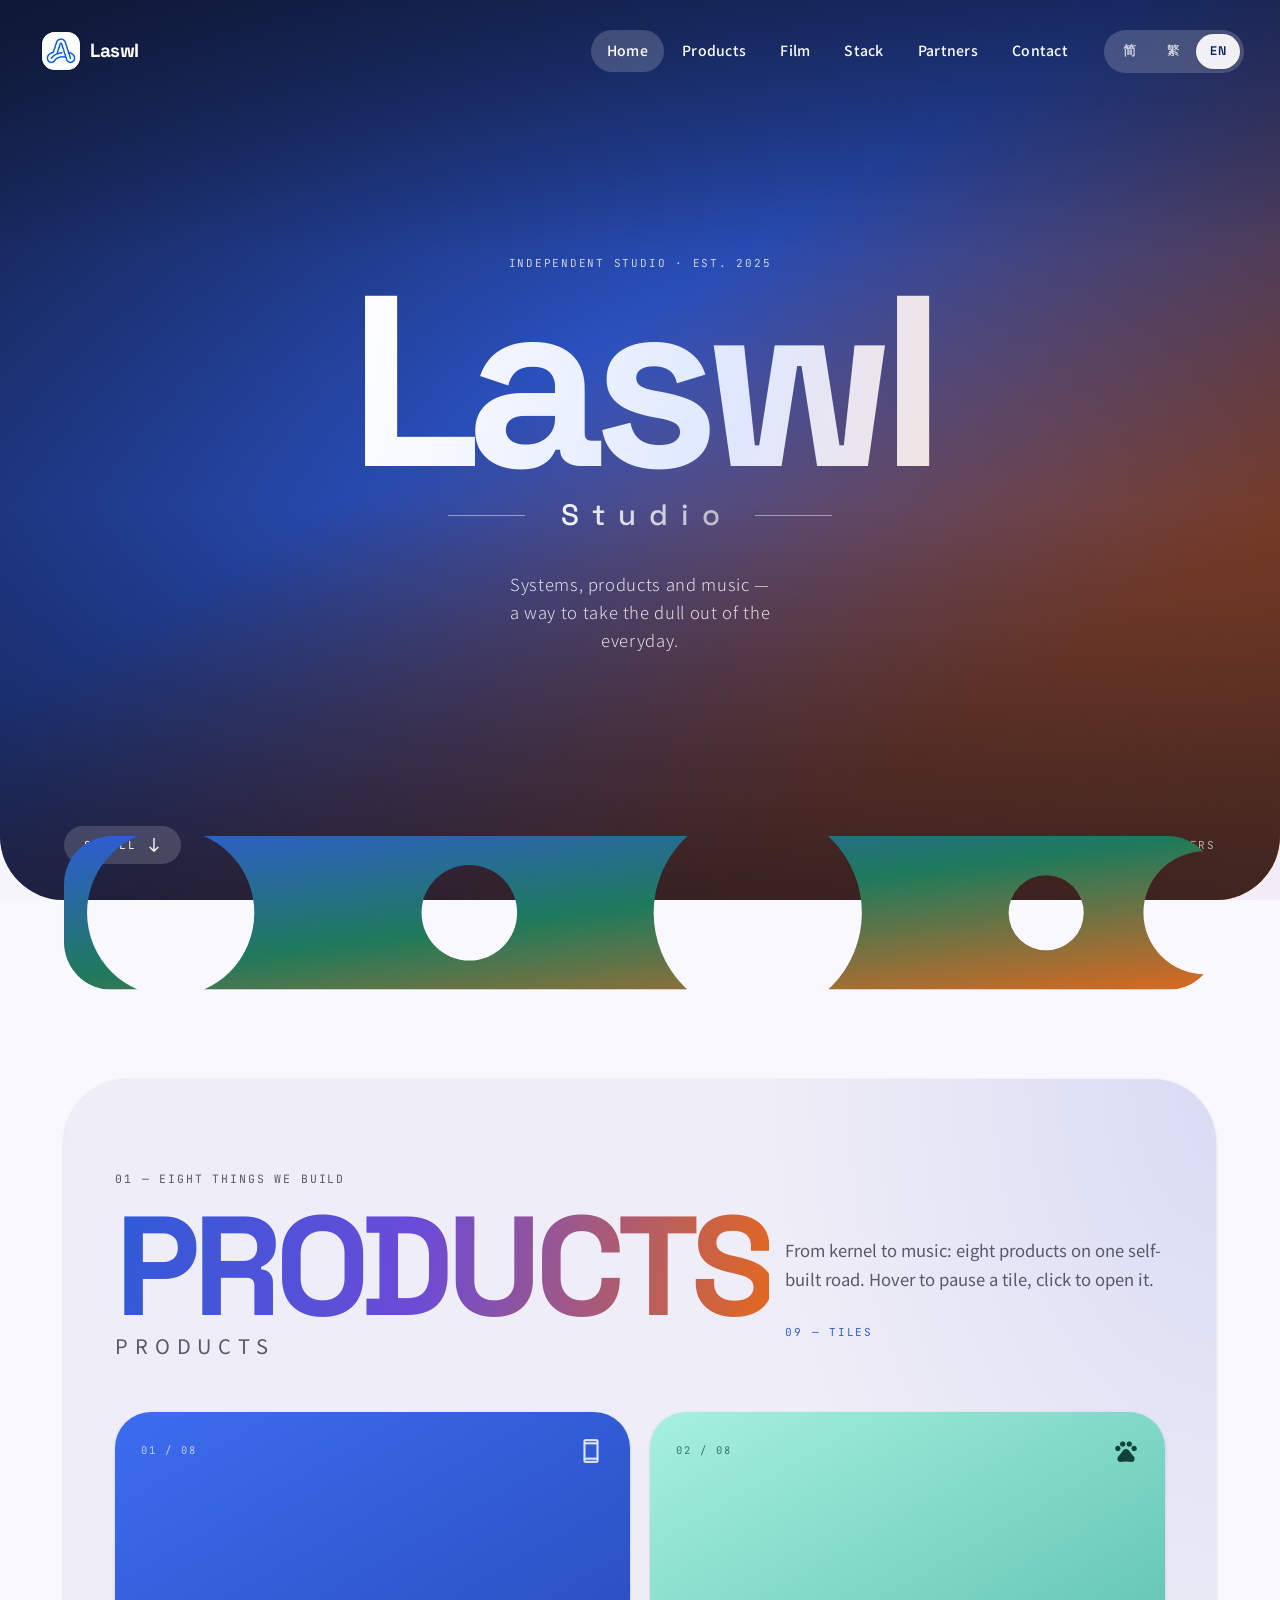
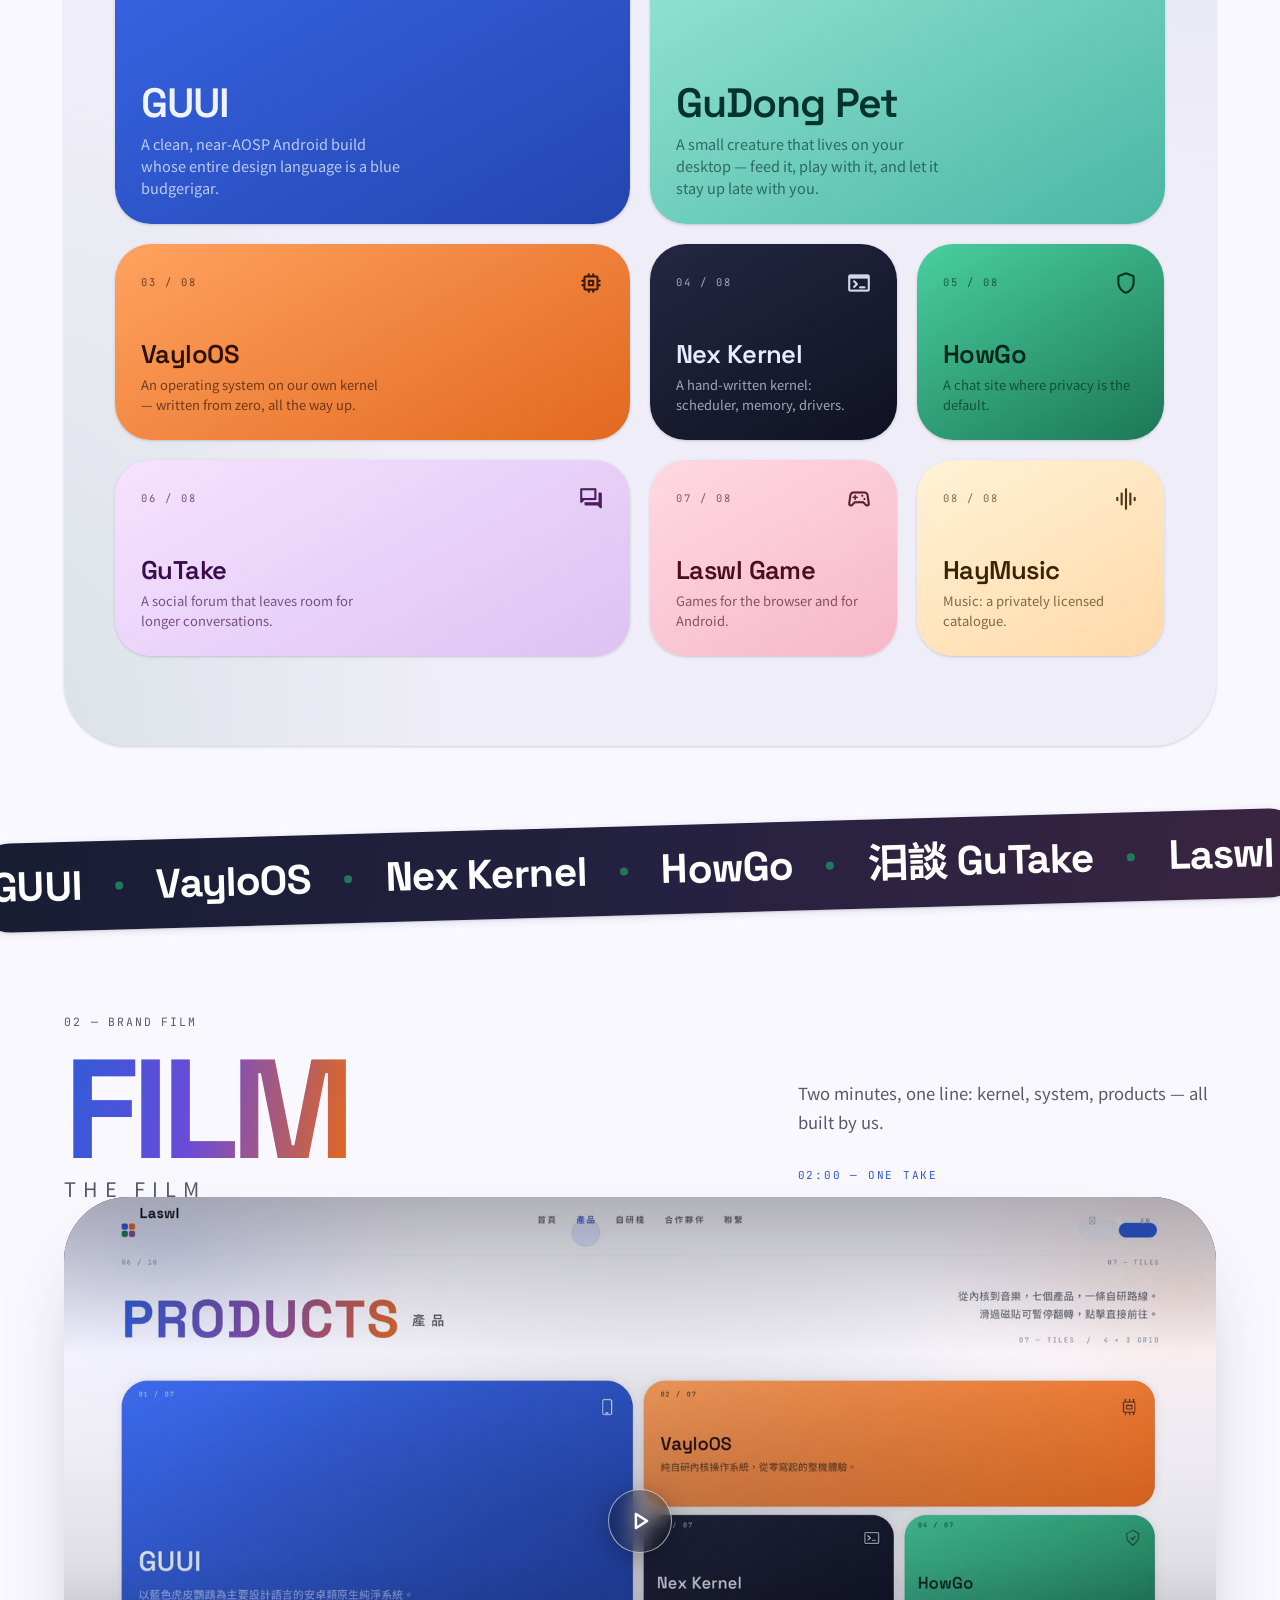
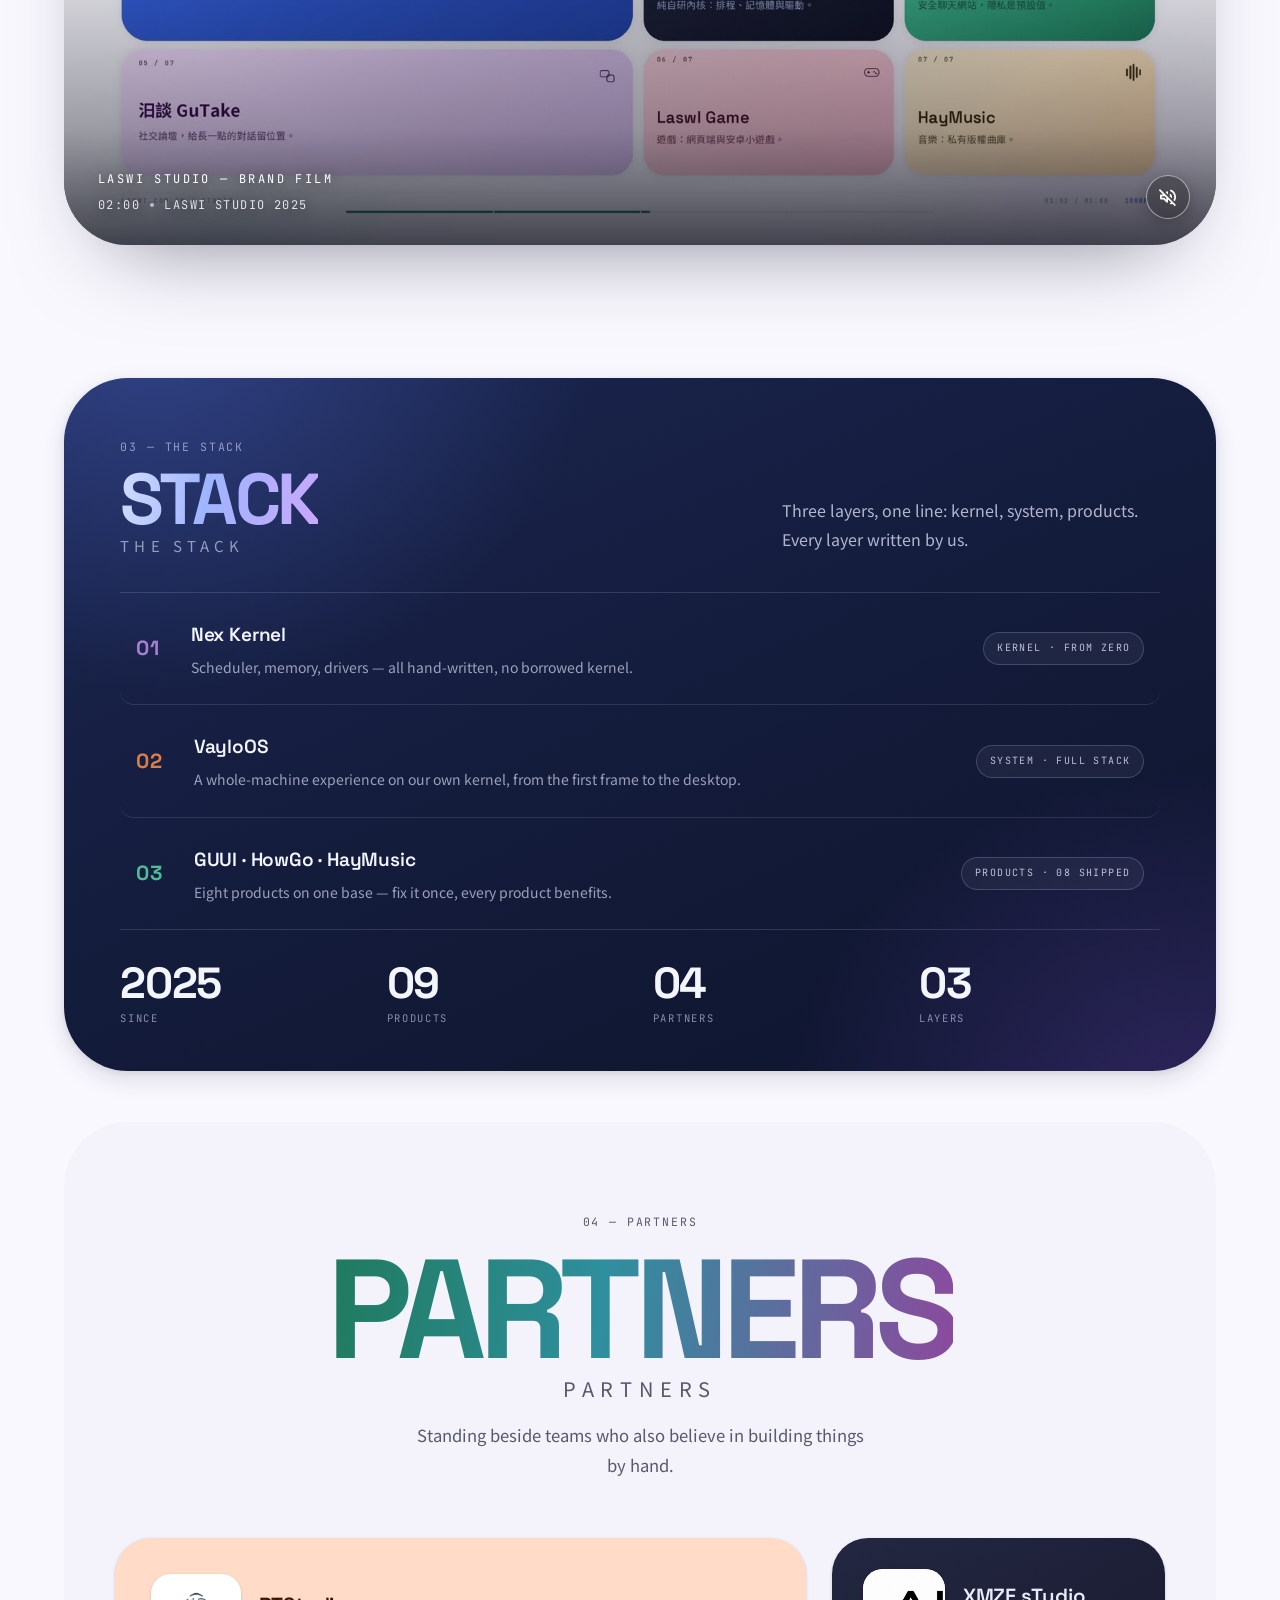
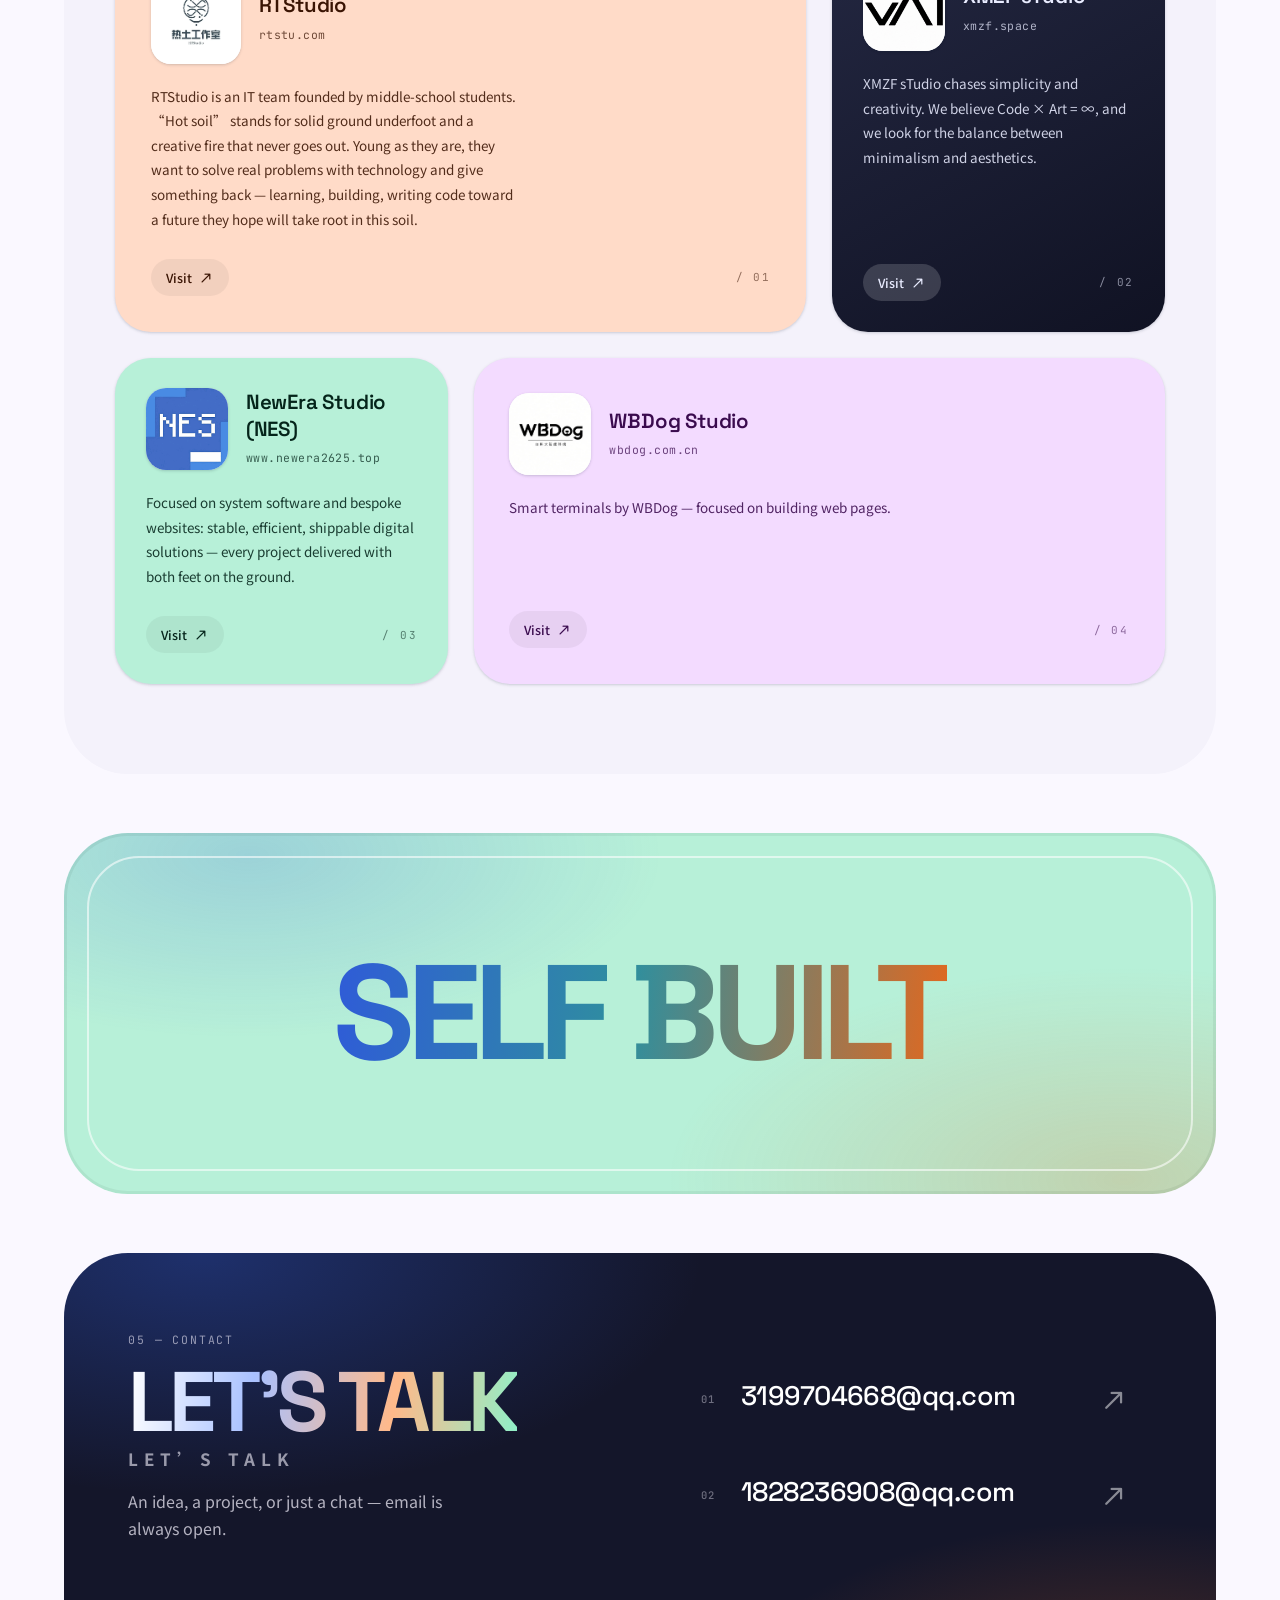
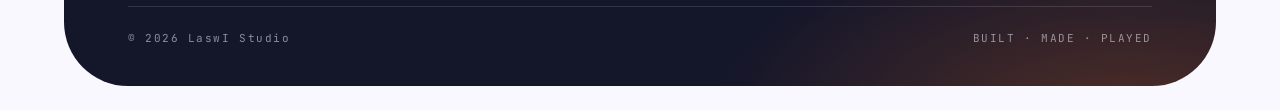
==== commit 408e0d42: "Add files via upload" ====
--- a/index.html
+++ b/index.html
@@ -4,7 +4,7 @@
 <meta charset="utf-8">
 <meta name="viewport" content="width=device-width, initial-scale=1, viewport-fit=cover">
 <title>LaswI Studio — 系統 · 產品 · 音樂</title>
-<meta name="description" content="LaswI Studio：自研內核、純淨系統、聊天與音樂，八個產品與四位合作夥伴。">
+<meta name="description" content="LaswI Studio：自研內核、純淨系統、聊天與音樂，九個產品與四位合作夥伴。">
 <meta name="theme-color" content="#FAF8FF">
 <link rel="icon" href="logo.png">
 
@@ -95,7 +95,7 @@
           <span class="material-symbols-rounded" aria-hidden="true">south</span>
         </a>
       </div>
-      <p class="hero__meta mono" data-i18n="hero.meta">8 個產品 · 4 位夥伴</p>
+      <p class="hero__meta mono" data-i18n="hero.meta">9 個產品 · 4 位夥伴</p>
     </div>
 
   </section>
@@ -127,15 +127,15 @@
     <!-- 標題左右分欄：巨型鏤空字在左，說明與索引在右，避免每段都是同一種豎列節奏 -->
     <header class="sec-head sec-head--split reveal">
       <div class="sec-head__main">
-        <p class="kicker mono" data-i18n="products.kicker">01 — EIGHT THINGS WE BUILD</p>
+        <p class="kicker mono" data-i18n="products.kicker">01 — NINE THINGS WE BUILD</p>
         <h2 class="sec-title">
           <span class="hollow hollow--primary">PRODUCTS</span>
           <span class="sec-title__sub" data-i18n="products.sub">產品</span>
         </h2>
       </div>
       <div class="sec-head__aside">
-        <p class="sec-lead" data-i18n="products.lead">從內核到音樂，八個產品，一條自研路線。滑過磁貼可暫停翻轉，點擊直接前往。</p>
-        <p class="sec-count mono">08 — TILES</p>
+        <p class="sec-lead" data-i18n="products.lead">從內核到音樂，九個產品，一條自研路線。滑過磁貼可暫停翻轉，點擊直接前往。</p>
+        <p class="sec-count mono">09 — TILES</p>
       </div>
     </header>
 
@@ -256,9 +256,9 @@
           <span class="stack__num" aria-hidden="true">03</span>
           <span class="stack__mid">
             <span class="stack__name">GUUI · HowGo · HayMusic</span>
-            <span class="stack__desc" data-i18n="stack.k3.desc">八個產品共用同一套底座，改一處，全線受益。</span>
+            <span class="stack__desc" data-i18n="stack.k3.desc">九個產品共用同一套底座，改一處，全線受益。</span>
           </span>
-          <span class="stack__tag mono" data-i18n="stack.k3.tag">PRODUCTS · 08 SHIPPED</span>
+          <span class="stack__tag mono" data-i18n="stack.k3.tag">PRODUCTS · 09 SHIPPED</span>
         </li>
       </ol>
 
@@ -269,7 +269,7 @@
           <span class="stack__stat-label mono" data-i18n="stack.stat.est">起於</span>
         </li>
         <li class="stack__stat">
-          <span class="stack__stat-num">08</span>
+          <span class="stack__stat-num">09</span>
           <span class="stack__stat-label mono" data-i18n="stack.stat.products">產品</span>
         </li>
         <li class="stack__stat">
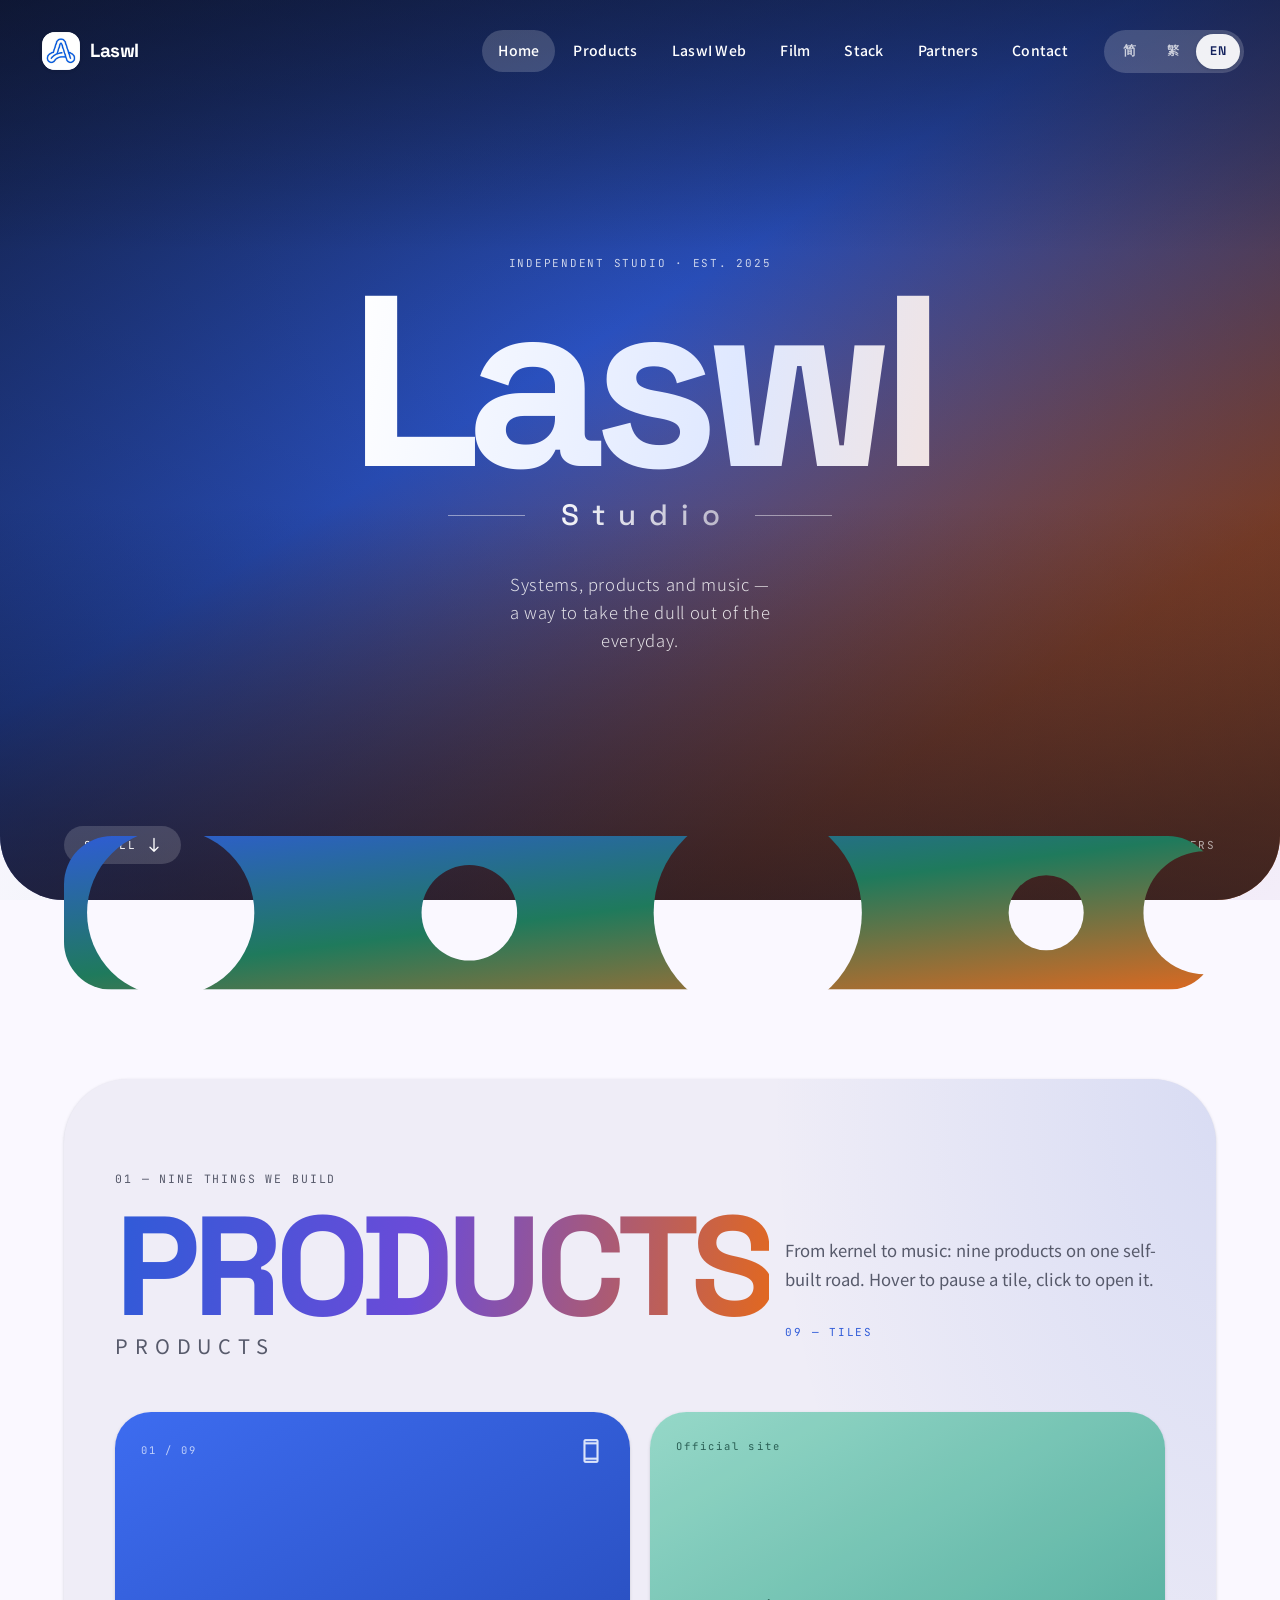
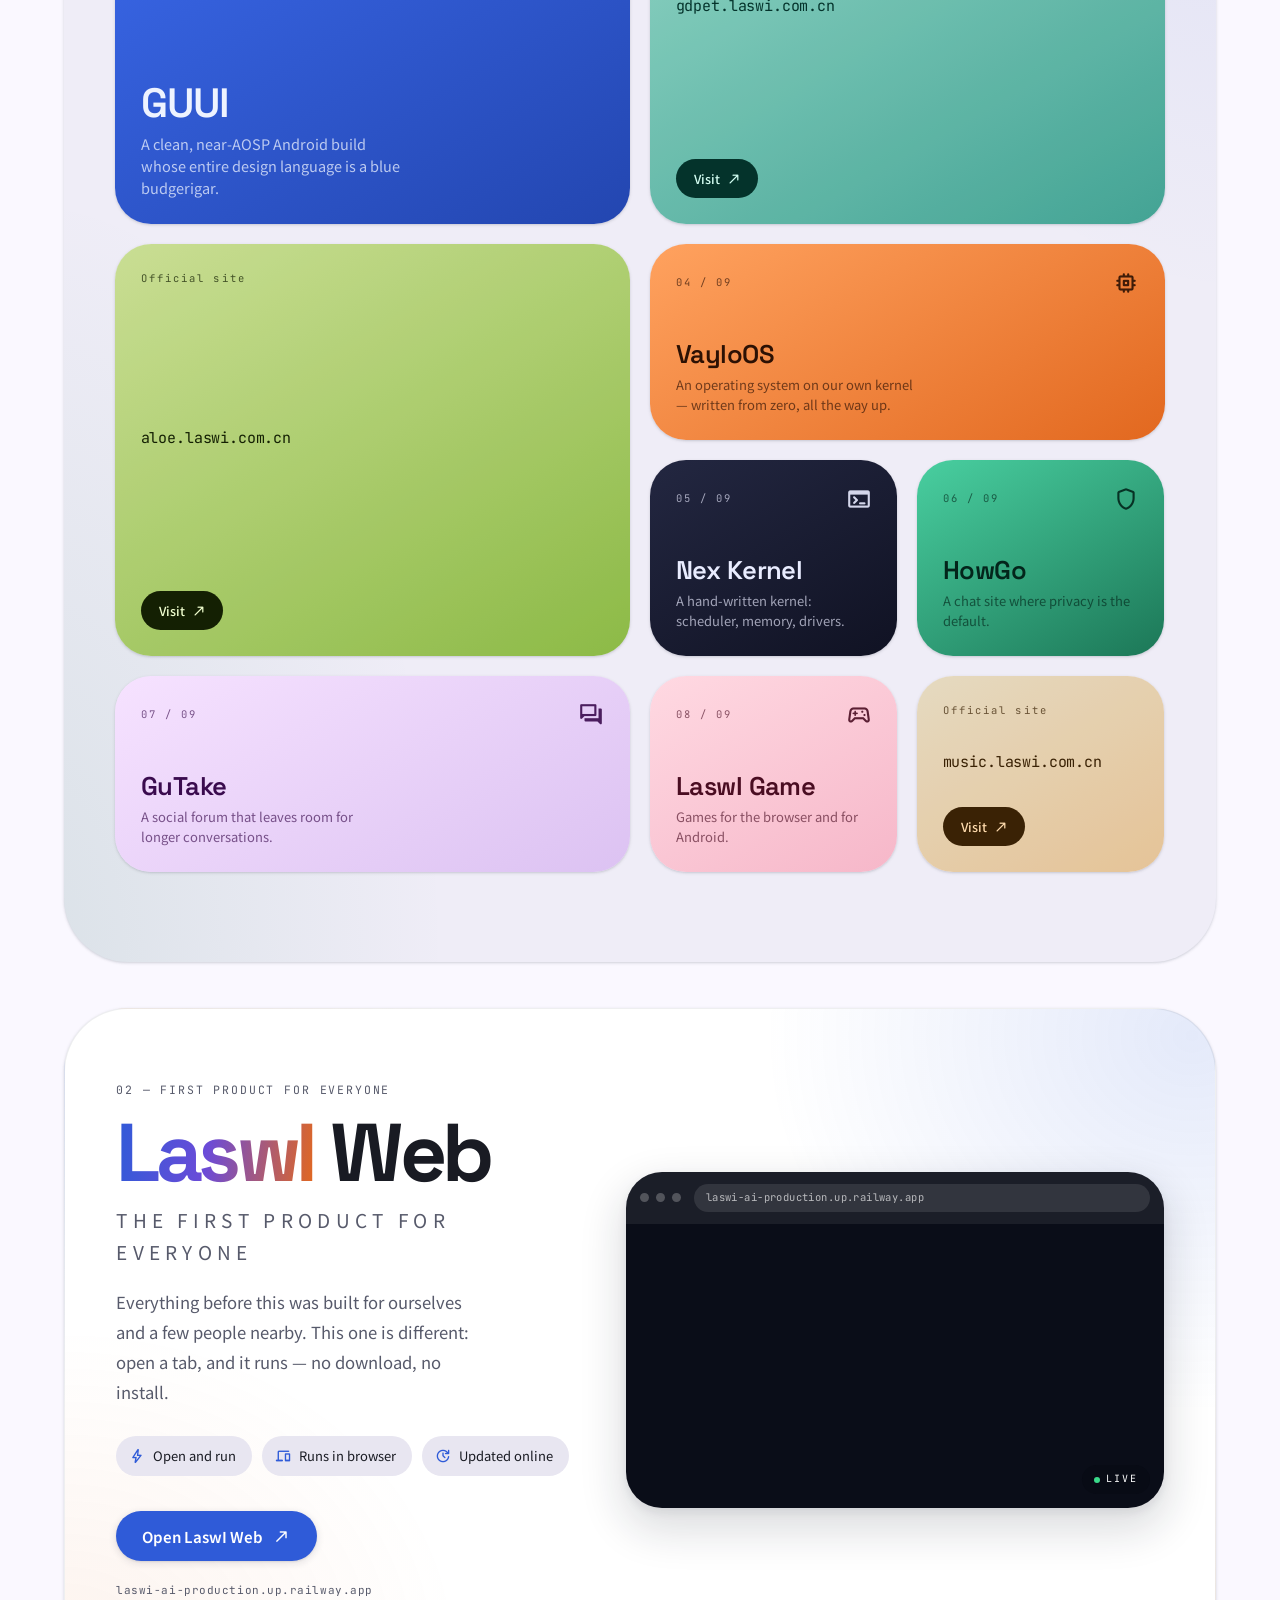
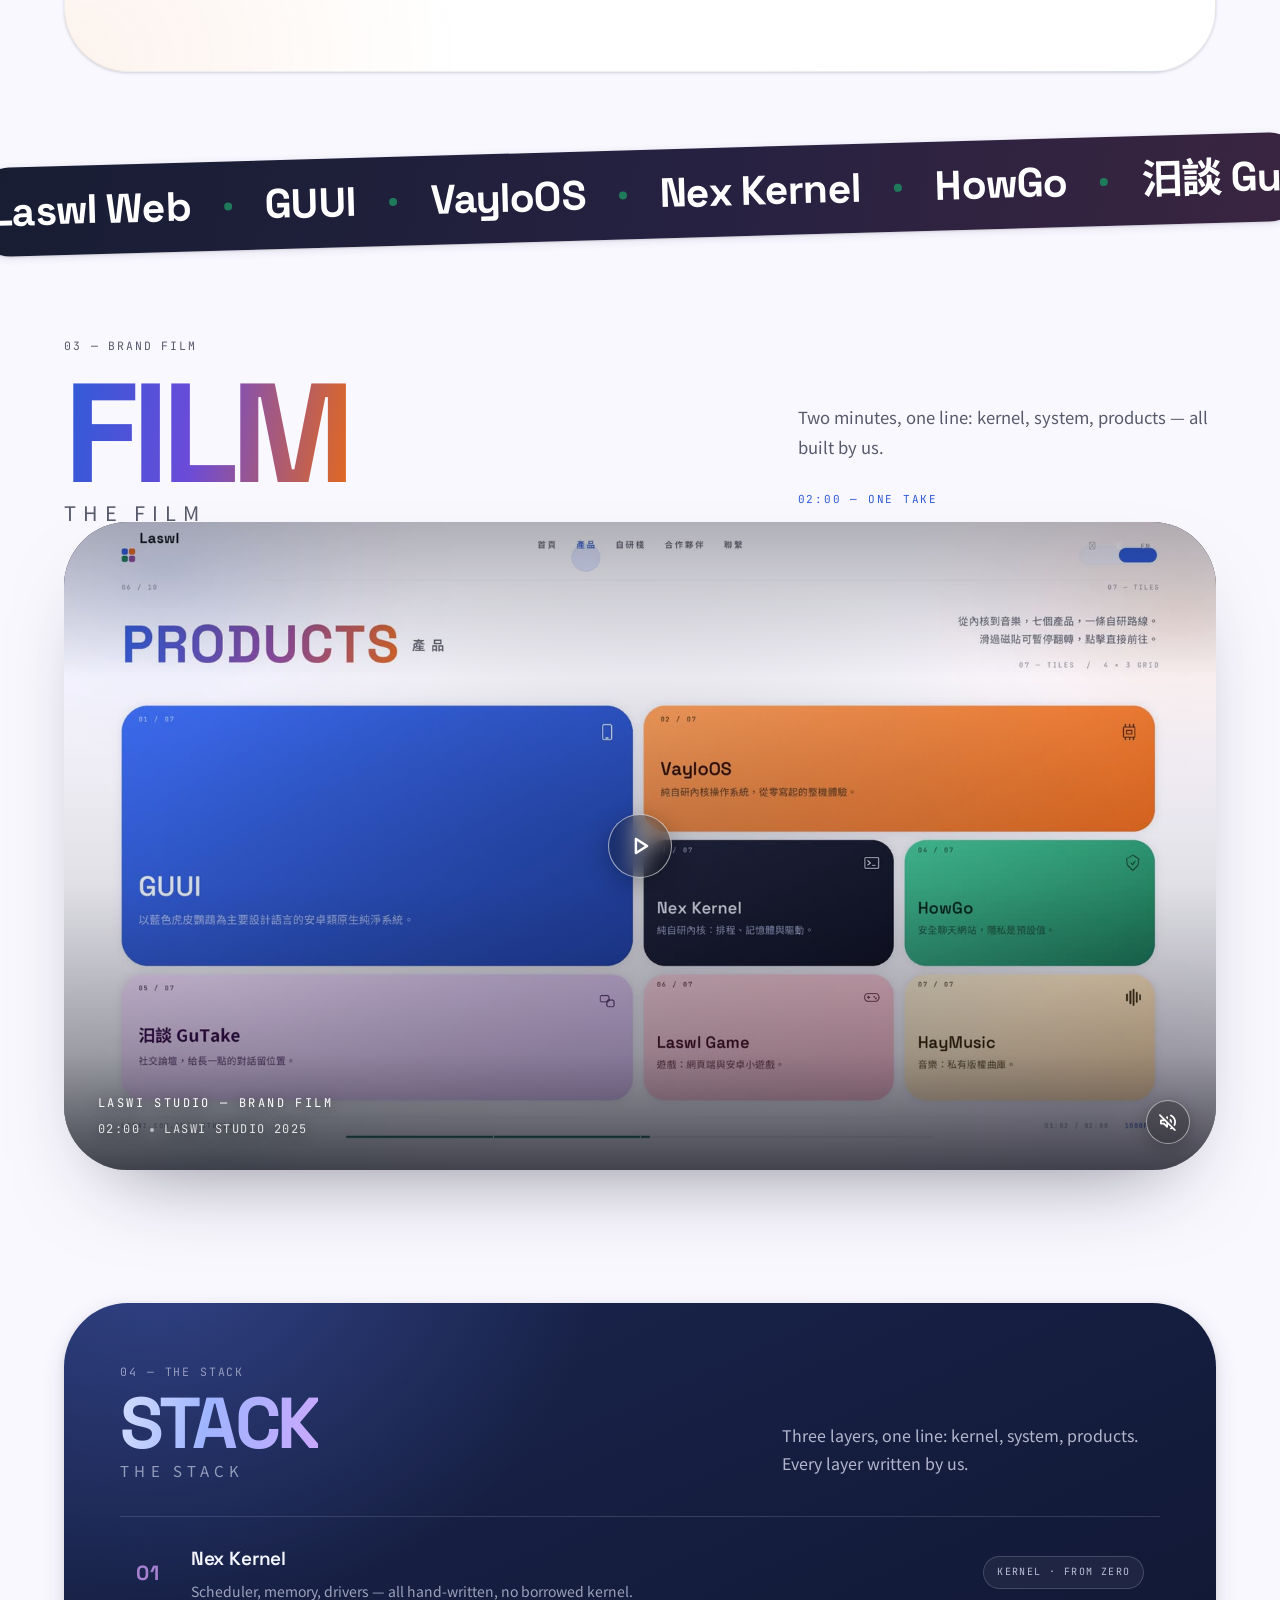
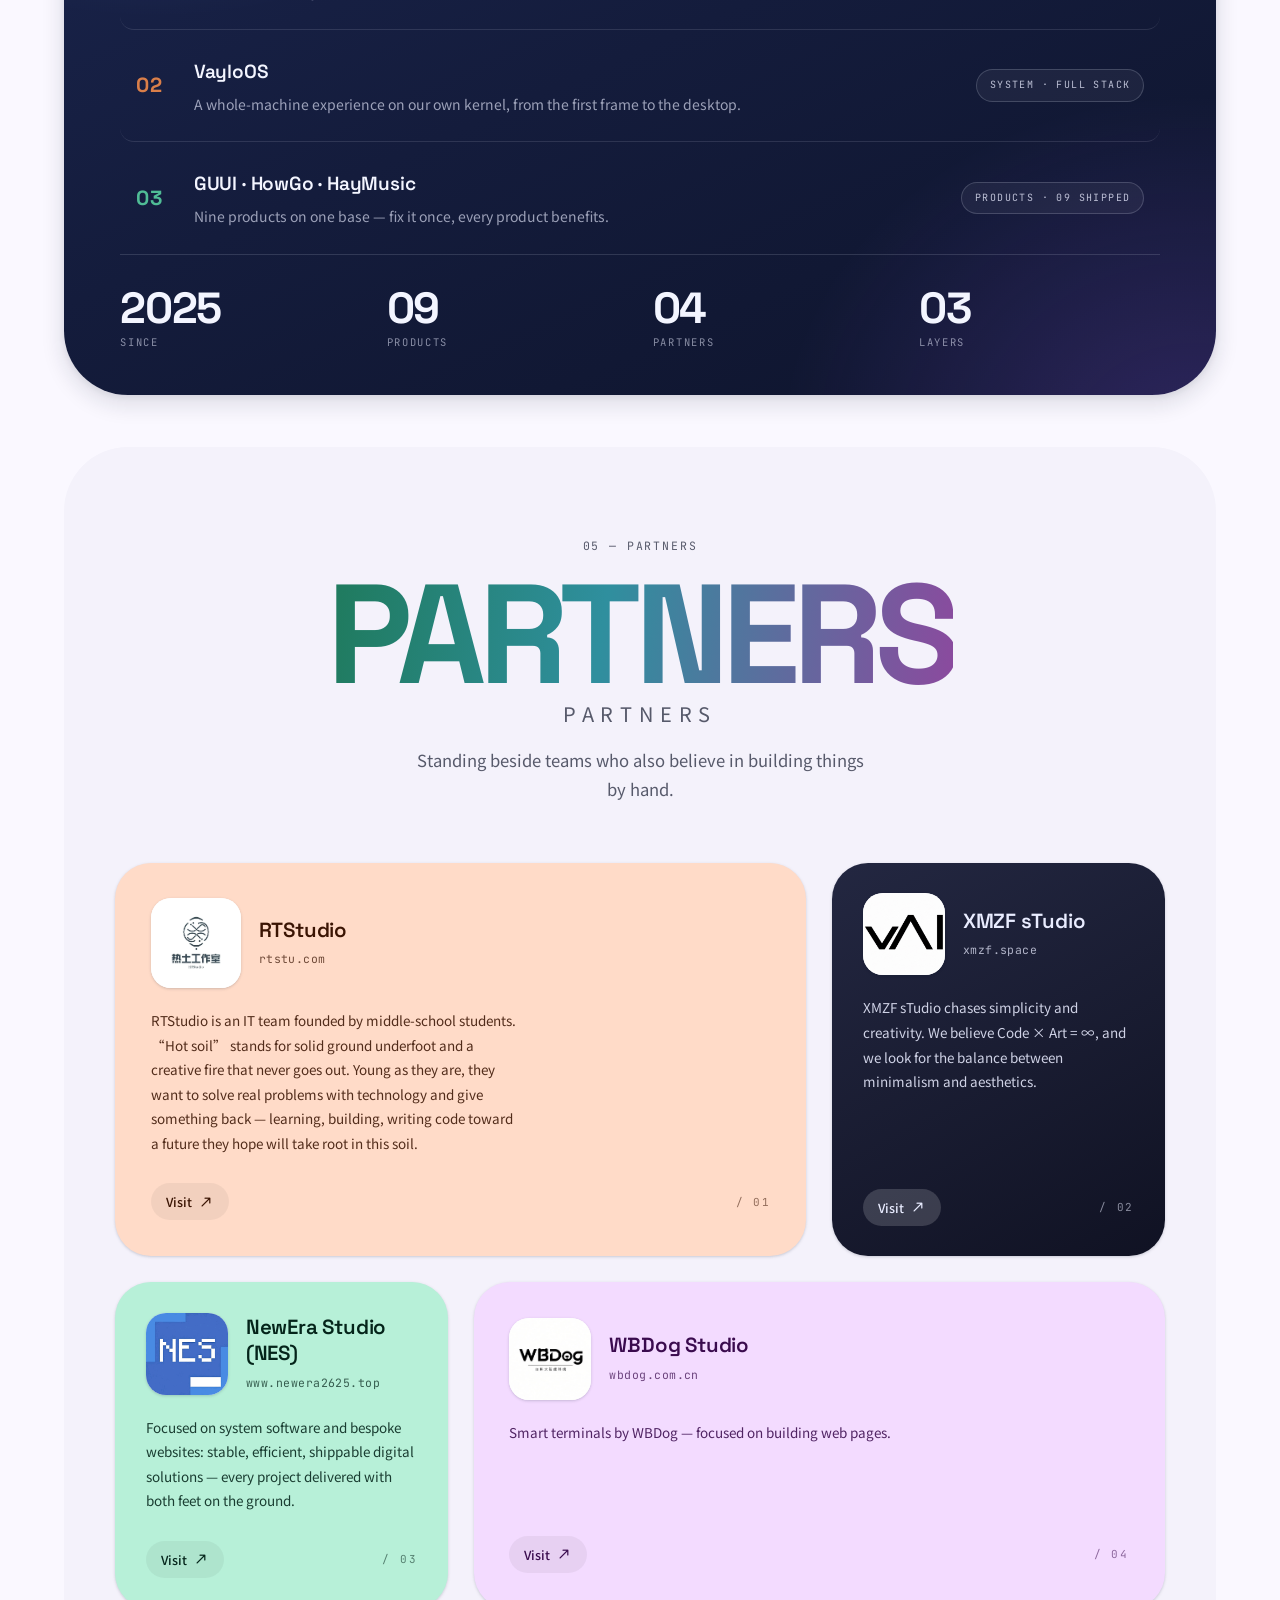
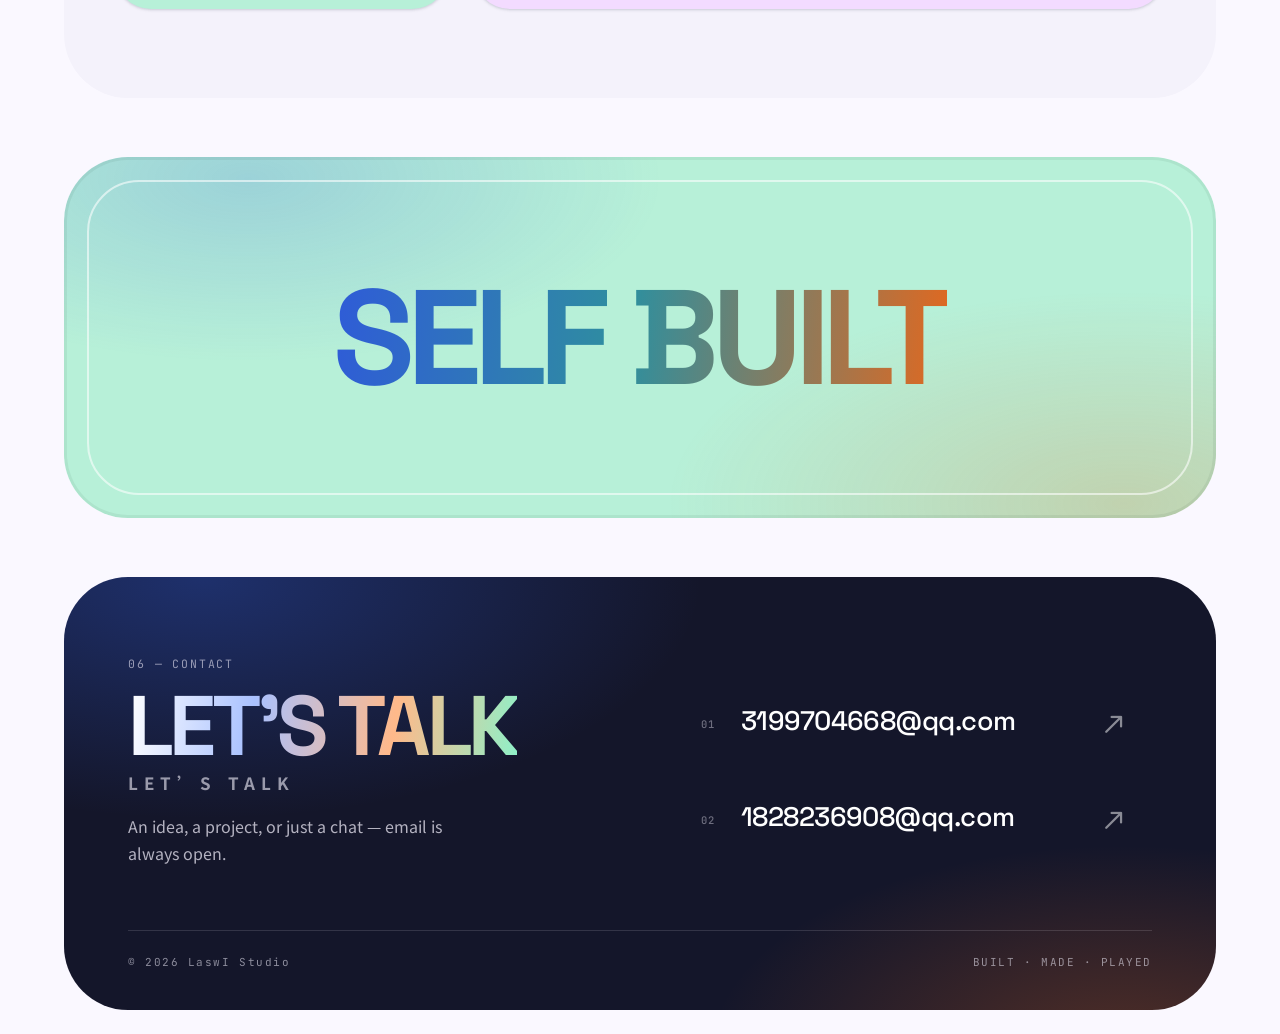
==== commit cd65ffe3: "Add files via upload" ====
--- a/index.html
+++ b/index.html
@@ -34,6 +34,7 @@
   <nav class="nav__links" id="navLinks" aria-label="主導航">
     <a class="nav__link is-active" href="#home" data-i18n="nav.home">首頁</a>
     <a class="nav__link" href="#products" data-i18n="nav.products">產品</a>
+    <a class="nav__link" href="#web" data-i18n="nav.web">LaswI Web</a>
     <a class="nav__link" href="#film" data-i18n="nav.film">宣傳片</a>
     <a class="nav__link" href="#stack" data-i18n="nav.stack">自研棧</a>
     <a class="nav__link" href="#partners" data-i18n="nav.partners">合作夥伴</a>
@@ -143,11 +144,59 @@
     <div class="tiles reveal" id="tiles"></div>
   </section>
 
+  <!-- ═══════════════════ ③a 第一款面向大眾的產品：LaswI Web（獨立板塊，不進磁貼網格） ═══════════════════ -->
+  <section class="section section--web" id="web">
+    <div class="web reveal">
+      <div class="web__body">
+        <p class="kicker mono" data-i18n="web.kicker">02 — FIRST PRODUCT FOR EVERYONE</p>
+        <h2 class="web__title">
+          <span class="hollow">LaswI</span>
+          <span class="web__title-word">Web</span>
+        </h2>
+        <p class="web__sub" data-i18n="web.sub">第一款面向大眾的產品</p>
+        <p class="web__lead" data-i18n="web.lead">以前那些東西，是做給自己和少數人的。這次換個做法：打開瀏覽器就能用，不需要下載，也不需要安裝。</p>
+
+        <ul class="web__facts">
+          <li class="web__fact">
+            <span class="material-symbols-rounded" aria-hidden="true">bolt</span>
+            <span data-i18n="web.f1">開頁即用</span>
+          </li>
+          <li class="web__fact">
+            <span class="material-symbols-rounded" aria-hidden="true">devices</span>
+            <span data-i18n="web.f2">瀏覽器直開</span>
+          </li>
+          <li class="web__fact">
+            <span class="material-symbols-rounded" aria-hidden="true">update</span>
+            <span data-i18n="web.f3">線上更新</span>
+          </li>
+        </ul>
+
+        <div class="web__actions">
+          <a class="web__cta" href="https://laswi-ai-production.up.railway.app" target="_blank" rel="noopener noreferrer">
+            <span data-i18n="web.cta">立即打開</span>
+            <span class="material-symbols-rounded" aria-hidden="true">north_east</span>
+          </a>
+          <span class="web__url mono">laswi-ai-production.up.railway.app</span>
+        </div>
+      </div>
+
+      <a class="web__frame" href="https://laswi-ai-production.up.railway.app" target="_blank" rel="noopener noreferrer">
+        <span class="web__bar" aria-hidden="true">
+          <span class="web__dot"></span><span class="web__dot"></span><span class="web__dot"></span>
+          <span class="web__addr mono">laswi-ai-production.up.railway.app</span>
+        </span>
+        <img class="web__shot" src="media/laswi-web-preview.jpg" alt="LaswI Web 介面預覽" loading="lazy" decoding="async" data-fallback>
+        <span class="web__badge mono" data-i18n="web.badge">LIVE</span>
+      </a>
+    </div>
+  </section>
+
   <!-- ═══════════════════ ③b 滾動字帶（段落之間的節奏過渡） ═══════════════════ -->
   <div class="marquee" aria-hidden="true">
     <div class="marquee__band">
       <div class="marquee__track">
         <div class="marquee__group">
+          <span class="marquee__word marquee__word--hollow">LaswI Web</span><span class="marquee__dot"></span>
           <span class="marquee__word">GUUI</span><span class="marquee__dot"></span>
           <span class="marquee__word marquee__word--hollow">VayloOS</span><span class="marquee__dot"></span>
           <span class="marquee__word">Nex Kernel</span><span class="marquee__dot"></span>
@@ -158,6 +207,7 @@
         </div>
         <!-- 第二組內容完全相同：無縫接續用 -->
         <div class="marquee__group">
+          <span class="marquee__word marquee__word--hollow">LaswI Web</span><span class="marquee__dot"></span>
           <span class="marquee__word">GUUI</span><span class="marquee__dot"></span>
           <span class="marquee__word marquee__word--hollow">VayloOS</span><span class="marquee__dot"></span>
           <span class="marquee__word">Nex Kernel</span><span class="marquee__dot"></span>
@@ -174,7 +224,7 @@
   <section class="section section--film" id="film">
     <header class="sec-head sec-head--split reveal">
       <div class="sec-head__main">
-        <p class="kicker mono" data-i18n="film.kicker">02 — BRAND FILM</p>
+        <p class="kicker mono" data-i18n="film.kicker">03 — BRAND FILM</p>
         <h2 class="sec-title">
           <span class="hollow hollow--primary">FILM</span>
           <span class="sec-title__sub" data-i18n="film.sub">宣傳片</span>
@@ -225,7 +275,7 @@
     <div class="stack reveal">
       <header class="stack__head">
         <div class="stack__head-main">
-          <p class="kicker mono stack__kicker" data-i18n="stack.kicker">03 — THE STACK</p>
+          <p class="kicker mono stack__kicker" data-i18n="stack.kicker">04 — THE STACK</p>
           <h2 class="stack__title">
             <span class="hollow hollow--stack">STACK</span>
             <span class="stack__sub" data-i18n="stack.sub">自研棧</span>
@@ -288,7 +338,7 @@
   <section class="section section--partners" id="partners">
     <!-- 標題居中，與產品的左對齊分欄形成節奏差 -->
     <header class="sec-head sec-head--center reveal">
-      <p class="kicker mono" data-i18n="partners.kicker">04 — PARTNERS</p>
+      <p class="kicker mono" data-i18n="partners.kicker">05 — PARTNERS</p>
       <h2 class="sec-title">
         <span class="hollow hollow--tertiary">PARTNERS</span>
         <span class="sec-title__sub" data-i18n="partners.sub">合作夥伴</span>
@@ -312,7 +362,7 @@
     <!-- 兩欄：左為巨型標題，右為郵件列，避免整段又是單欄堆疊 -->
     <div class="footer__grid">
       <div class="footer__lead-col">
-        <p class="kicker mono" data-i18n="footer.kicker">05 — CONTACT</p>
+        <p class="kicker mono" data-i18n="footer.kicker">06 — CONTACT</p>
 
         <h2 class="footer__title">
           <span class="hollow hollow--footer">LET'S TALK</span>
--- a/style.css
+++ b/style.css
@@ -1040,6 +1040,13 @@
   --tile-bg: linear-gradient(150deg, #a6f0de, #4bb6a5);
   --tile-fg: #04332b;
   --tile-dim: rgba(4, 51, 43, .64);
+}
+.tone-leaf {
+  --tile-accent: #142003;
+  --tile-on-accent: #f1ffd0;
+  --tile-bg: linear-gradient(150deg, #e0f7a4, #9ccf4e);
+  --tile-fg: #142003;
+  --tile-dim: rgba(12, 26, 2, .74);
 }
 
 .tile__top {
@@ -2143,3 +2150,223 @@
   .promo__play { transition: none; }
   .film[open] { animation: none; }
 }
+
+/* ══════════════════════════════════════════════════════════════
+   15 首款面向大眾的產品：LaswI Web（獨立板塊，不併入產品磁貼網格）
+   左文右圖：左側大字標題只留一句人話說明，右側用瀏覽器視窗外框
+   承載真實介面截圖；底板走白色 + 極細描邊，與產品區的淺紫面板錯開。
+   ══════════════════════════════════════════════════════════════ */
+
+.section--web {
+  position: relative;
+  max-width: none;
+  margin: clamp(18px, 2.6vw, 40px) var(--gutter) clamp(24px, 3.4vw, 54px);
+  padding: clamp(38px, 5.6vw, 88px) clamp(22px, 4vw, 62px);
+  border-radius: var(--r-2xl);
+  overflow: hidden;
+  background:
+    radial-gradient(ellipse 60% 92% at 98% 4%, rgba(47, 91, 216, .13), transparent 62%),
+    radial-gradient(ellipse 54% 78% at 0% 98%, rgba(226, 104, 31, .08), transparent 64%),
+    var(--md-surface-lowest);
+  border: 1px solid rgba(24, 27, 45, .07);
+  box-shadow: var(--elev-1);
+}
+
+.web {
+  position: relative;
+  display: grid;
+  grid-template-columns: minmax(0, .92fr) minmax(0, 1.08fr);
+  gap: clamp(24px, 4vw, 68px);
+  align-items: center;
+  max-width: var(--max);
+  margin-inline: auto;
+}
+
+.web__title {
+  display: flex;
+  flex-wrap: wrap;
+  align-items: baseline;
+  gap: .2em;
+  font-family: var(--font-display);
+  font-weight: 700;
+  font-size: clamp(2.5rem, 6.4vw, 5.6rem);
+  line-height: .86;
+  letter-spacing: -.055em;
+}
+.web__title .hollow { --hollow-fill: linear-gradient(98deg, var(--md-primary) 0%, #6b4bd8 46%, var(--md-secondary) 100%); }
+.web__title-word { color: var(--md-on-surface); }
+
+.web__sub {
+  margin-top: clamp(10px, 1.4vw, 16px);
+  font-family: var(--font-body);
+  font-size: clamp(14px, 1.5vw, 19px);
+  letter-spacing: .28em;
+  color: var(--md-on-surface-variant);
+}
+
+.web__lead {
+  max-width: 40ch;
+  margin-top: clamp(12px, 1.8vw, 20px);
+  font-size: clamp(14px, 1.3vw, 17px);
+  line-height: 1.8;
+  color: var(--md-on-surface-variant);
+}
+
+.web__facts {
+  display: flex;
+  flex-wrap: wrap;
+  gap: 10px;
+  margin: clamp(18px, 2.2vw, 28px) 0 0;
+  padding: 0;
+  list-style: none;
+}
+.web__fact {
+  display: inline-flex;
+  align-items: center;
+  gap: 7px;
+  padding: 9px 16px 9px 12px;
+  border-radius: var(--r-pill);
+  background: var(--md-surface-high);
+  font-size: 13px;
+  color: var(--md-on-surface);
+}
+.web__fact .material-symbols-rounded { font-size: 18px; color: var(--md-primary); }
+
+.web__actions {
+  display: flex;
+  align-items: center;
+  gap: clamp(12px, 1.6vw, 20px);
+  flex-wrap: wrap;
+  margin-top: clamp(22px, 2.8vw, 36px);
+}
+.web__cta {
+  display: inline-flex;
+  align-items: center;
+  gap: 9px;
+  min-height: 50px;
+  padding: 0 26px;
+  border-radius: var(--r-pill);
+  background: var(--md-primary);
+  color: var(--md-on-primary);
+  font-size: 15px;
+  font-weight: 600;
+  text-decoration: none;
+  box-shadow: var(--elev-2);
+  transition: transform 260ms var(--ease), box-shadow 260ms var(--ease), background-color 260ms var(--ease);
+}
+.web__cta .material-symbols-rounded { font-size: 19px; transition: transform 300ms var(--ease); }
+.web__cta:hover { transform: translateY(-2px); box-shadow: var(--elev-3); background: color-mix(in srgb, var(--md-primary) 86%, #000); }
+.web__cta:hover .material-symbols-rounded { transform: translate(2px, -2px); }
+.web__cta:active { transform: translateY(0) scale(.985); }
+.web__url {
+  font-size: 11px;
+  letter-spacing: .05em;
+  text-transform: none;
+  color: var(--md-on-surface-variant);
+  overflow-wrap: anywhere;
+}
+
+/* 瀏覽器視窗外框：深色卡面 + 網址條 + 真實截圖 */
+.web__frame {
+  position: relative;
+  display: flex;
+  flex-direction: column;
+  aspect-ratio: 16 / 10;
+  overflow: hidden;
+  border-radius: var(--r-lg);
+  background: #0A0D18;
+  box-shadow: var(--elev-4);
+  text-decoration: none;
+  transition: transform 420ms var(--ease), box-shadow 420ms var(--ease);
+}
+.web__frame:hover { transform: translateY(-6px); box-shadow: 0 34px 72px -30px rgba(10, 14, 32, .52); }
+.web__frame:active { transform: translateY(-2px) scale(.995); }
+
+.web__bar {
+  display: flex;
+  align-items: center;
+  gap: 7px;
+  flex: none;
+  padding: 12px 14px;
+  background: rgba(255, 255, 255, .07);
+}
+.web__dot { width: 9px; height: 9px; border-radius: 50%; background: rgba(255, 255, 255, .24); }
+.web__addr {
+  flex: 1;
+  min-width: 0;
+  margin-left: 6px;
+  padding: 5px 12px;
+  border-radius: var(--r-pill);
+  background: rgba(255, 255, 255, .10);
+  color: rgba(255, 255, 255, .66);
+  font-size: 10.5px;
+  letter-spacing: .04em;
+  text-transform: none;
+  white-space: nowrap;
+  overflow: hidden;
+  text-overflow: ellipsis;
+}
+
+.web__shot {
+  display: block;
+  width: 100%;
+  flex: 1;
+  min-height: 0;
+  object-fit: cover;
+  object-position: top center;
+  background:
+    radial-gradient(closest-side at 62% 46%, rgba(96, 118, 255, .34), transparent 72%),
+    radial-gradient(closest-side at 34% 66%, rgba(255, 128, 96, .22), transparent 70%),
+    #06070E;
+}
+.web__shot.is-missing { opacity: 0; }
+
+.web__badge {
+  position: absolute;
+  right: 14px;
+  bottom: 14px;
+  display: inline-flex;
+  align-items: center;
+  gap: 6px;
+  padding: 6px 12px;
+  border-radius: var(--r-pill);
+  background: rgba(8, 11, 20, .72);
+  color: #fff;
+  font-size: 10px;
+  letter-spacing: .2em;
+}
+.web__badge::before {
+  content: "";
+  width: 6px;
+  height: 6px;
+  border-radius: 50%;
+  background: #3ad98a;
+}
+
+@media (max-width: 1100px) {
+  .web { grid-template-columns: minmax(0, 1fr); gap: clamp(22px, 3.4vw, 40px); }
+  .web__lead { max-width: 56ch; }
+  .web__frame { max-width: 760px; }
+}
+
+@media (max-width: 600px) {
+  .section--web { border-radius: var(--r-xl); padding-inline: 20px; }
+  .web__title { font-size: clamp(2.2rem, 12.4vw, 3.1rem); }
+  .web__sub { font-size: 13px; letter-spacing: .18em; }
+  .web__fact { padding: 8px 14px 8px 10px; font-size: 12.5px; }
+  .web__actions { gap: 12px; }
+  .web__cta { width: 100%; justify-content: center; }
+  .web__url { width: 100%; }
+  .web__frame { aspect-ratio: 4 / 3; border-radius: var(--r-md); }
+  .web__bar { padding: 9px 11px; }
+  .web__addr { font-size: 9.5px; }
+  .web__badge { right: 10px; bottom: 10px; padding: 5px 10px; font-size: 9px; }
+}
+
+@media (prefers-reduced-motion: reduce) {
+  .web__frame,
+  .web__frame:hover,
+  .web__cta,
+  .web__cta:hover { transform: none; }
+  .web__cta:hover .material-symbols-rounded { transform: none; }
+}
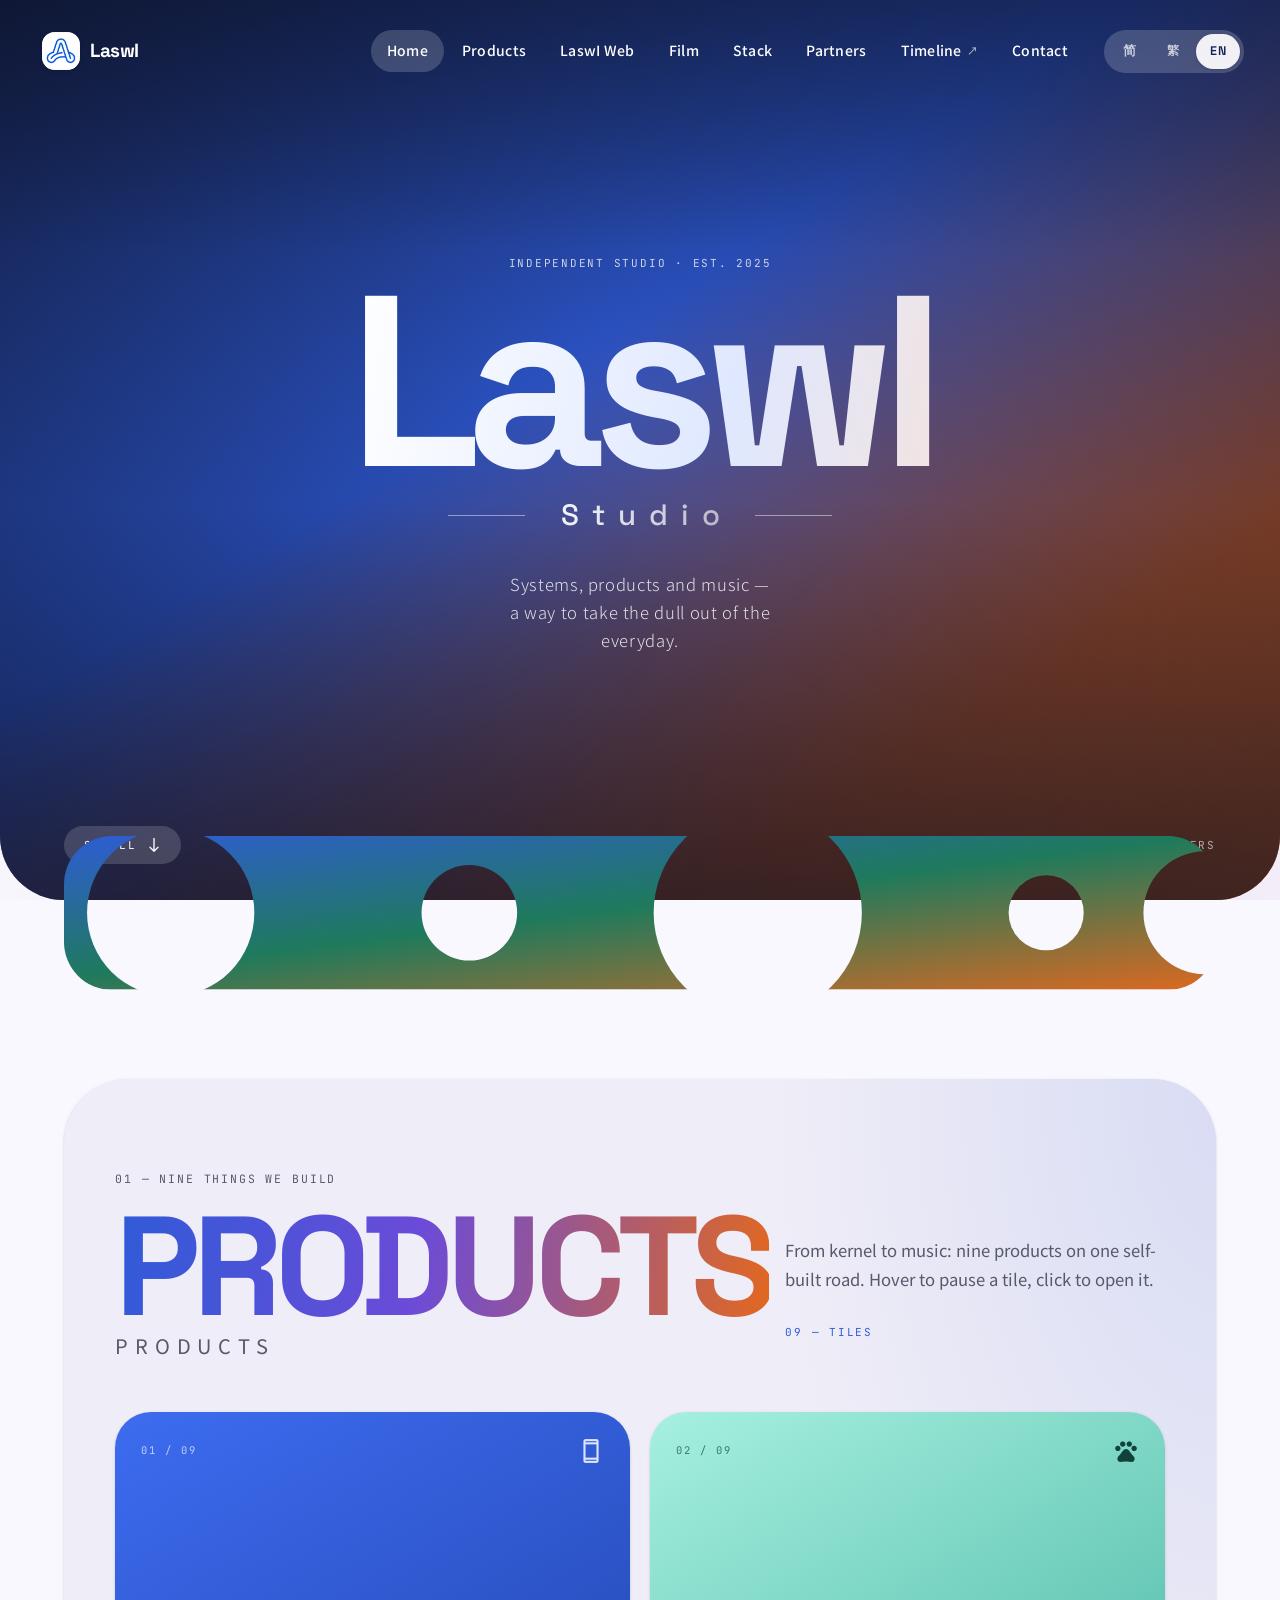
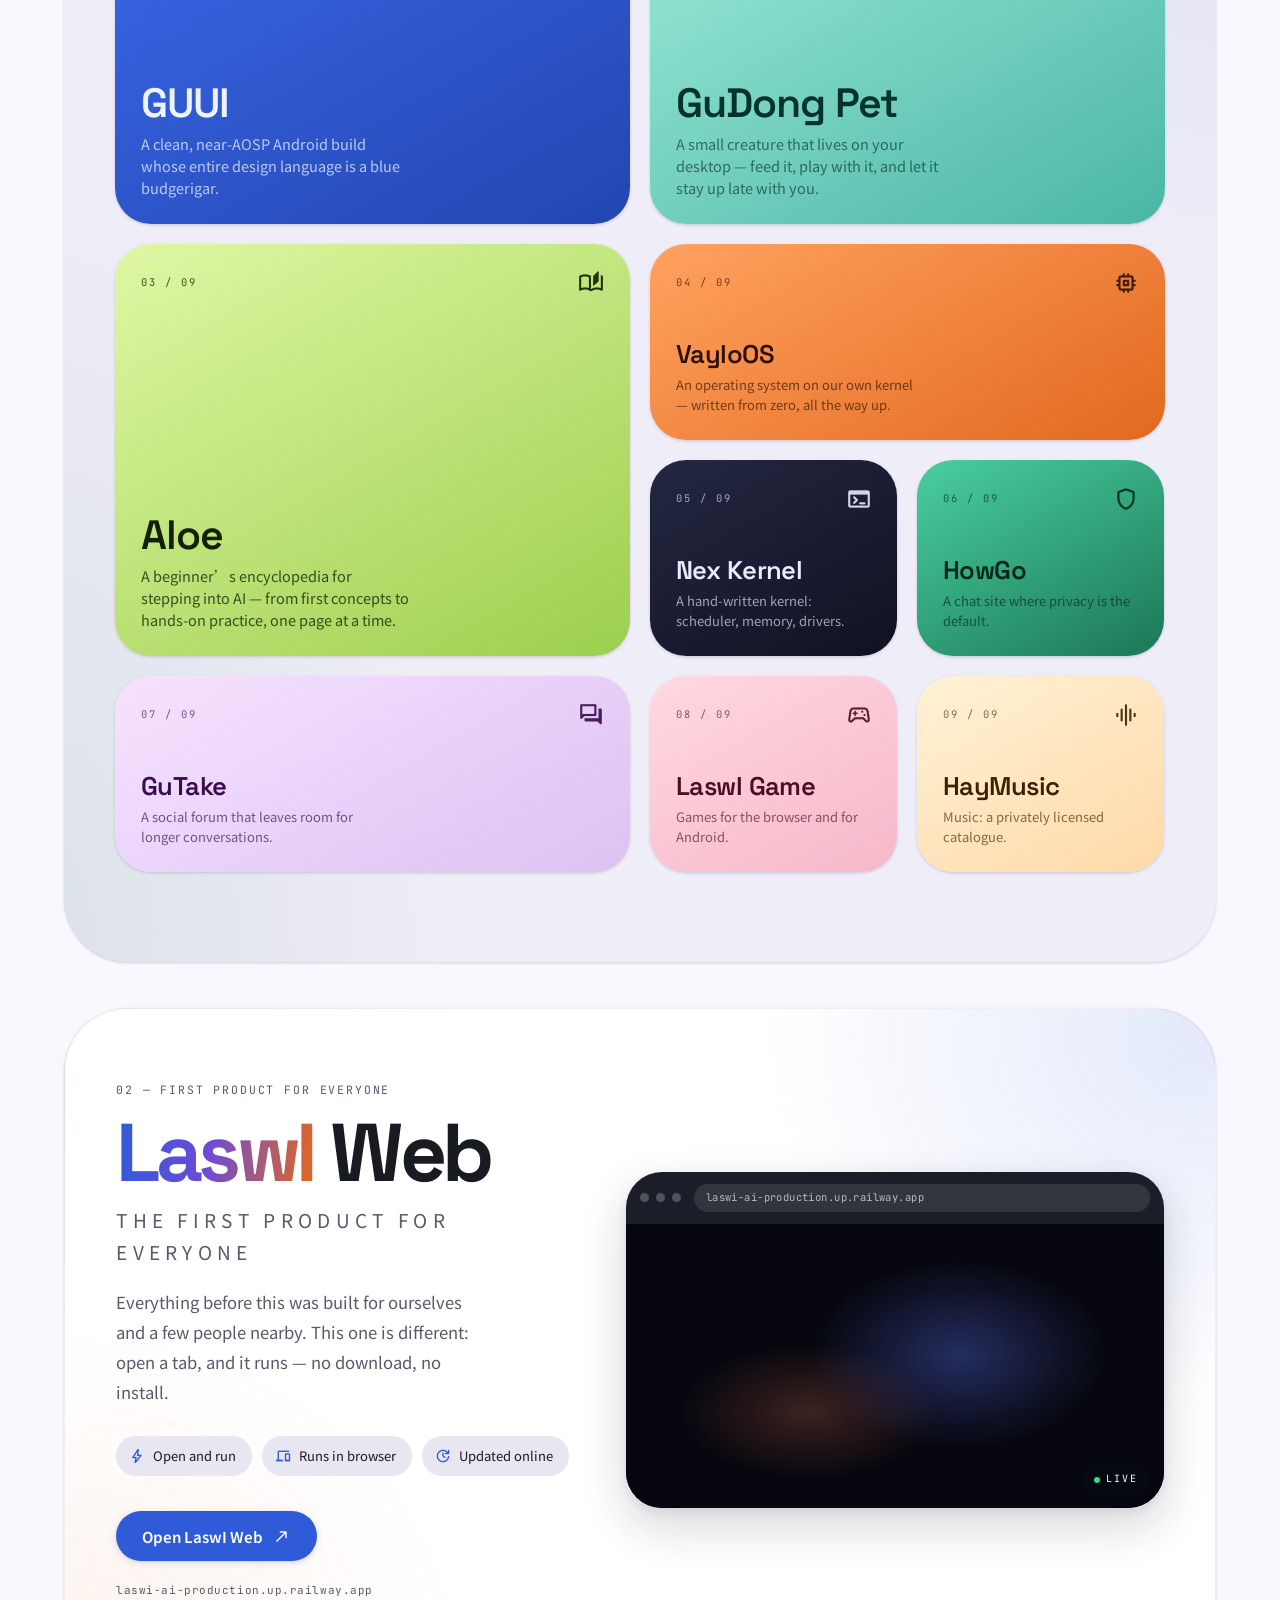
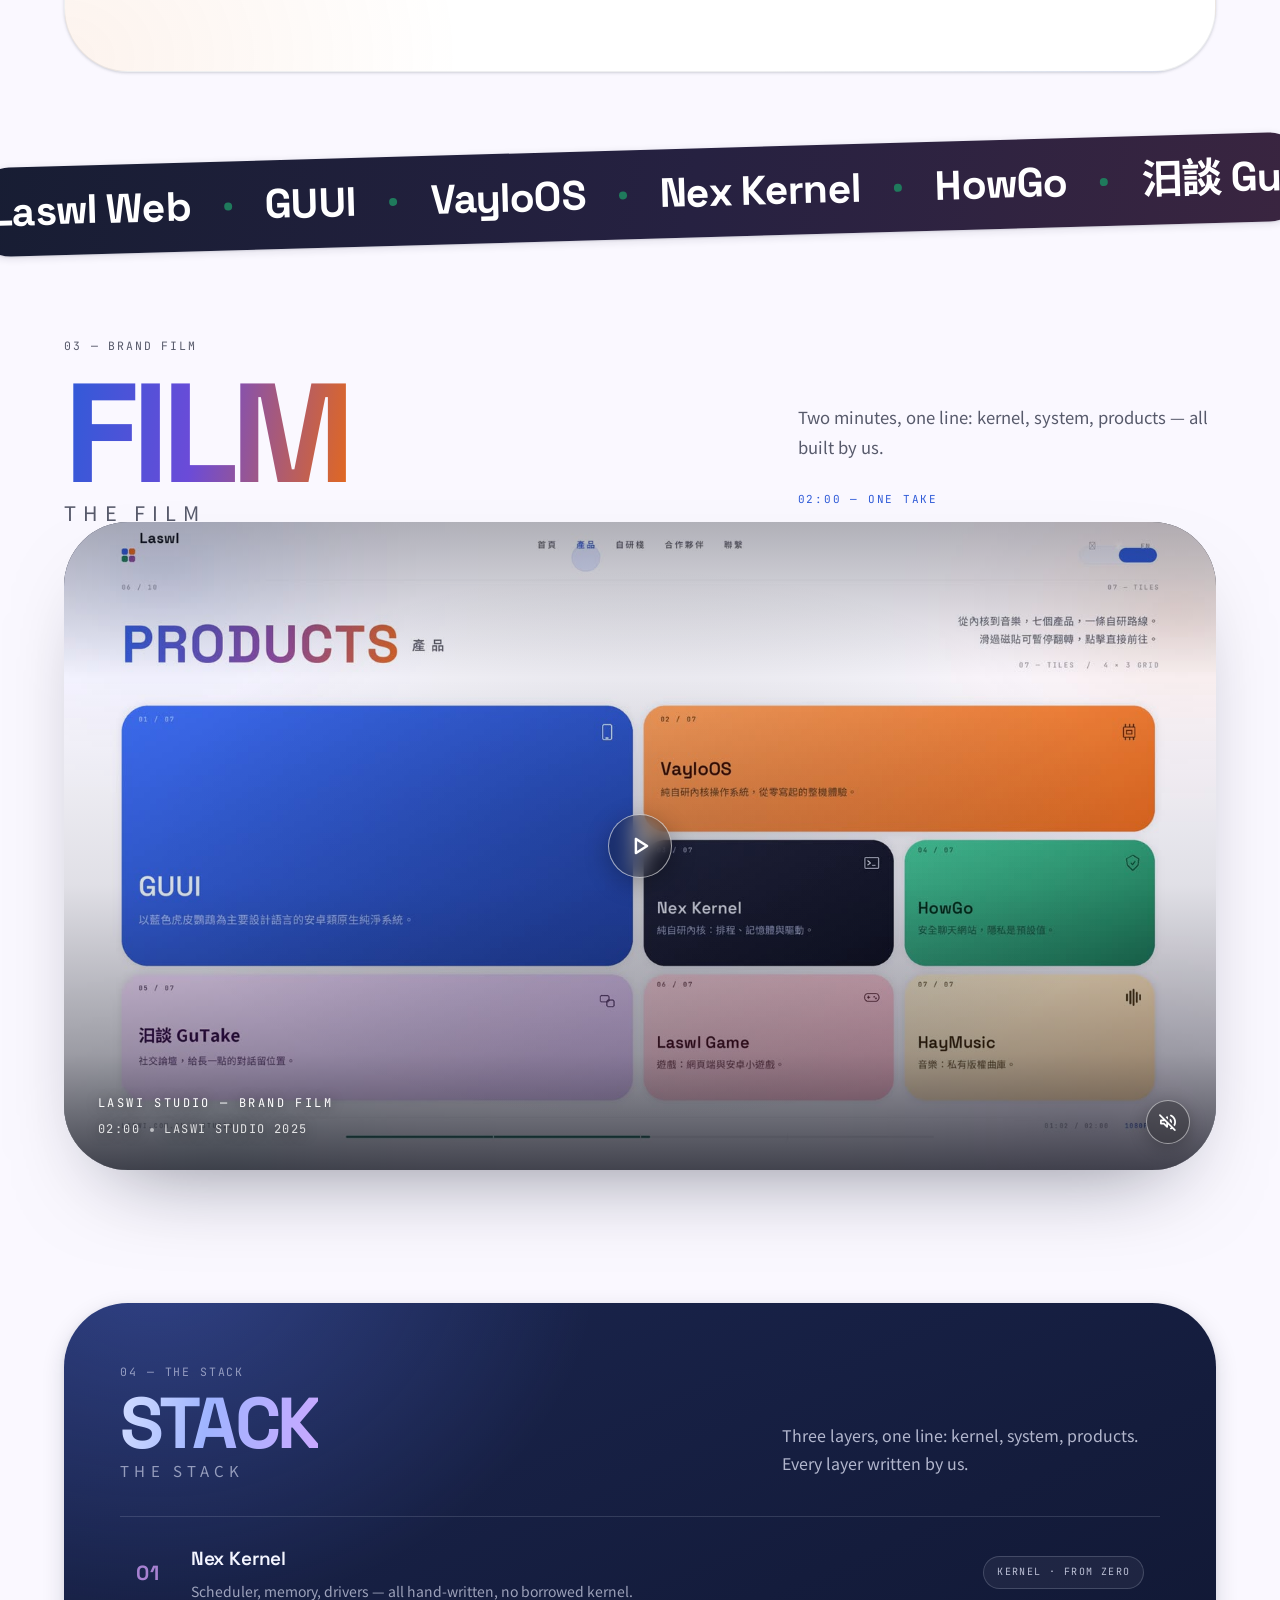
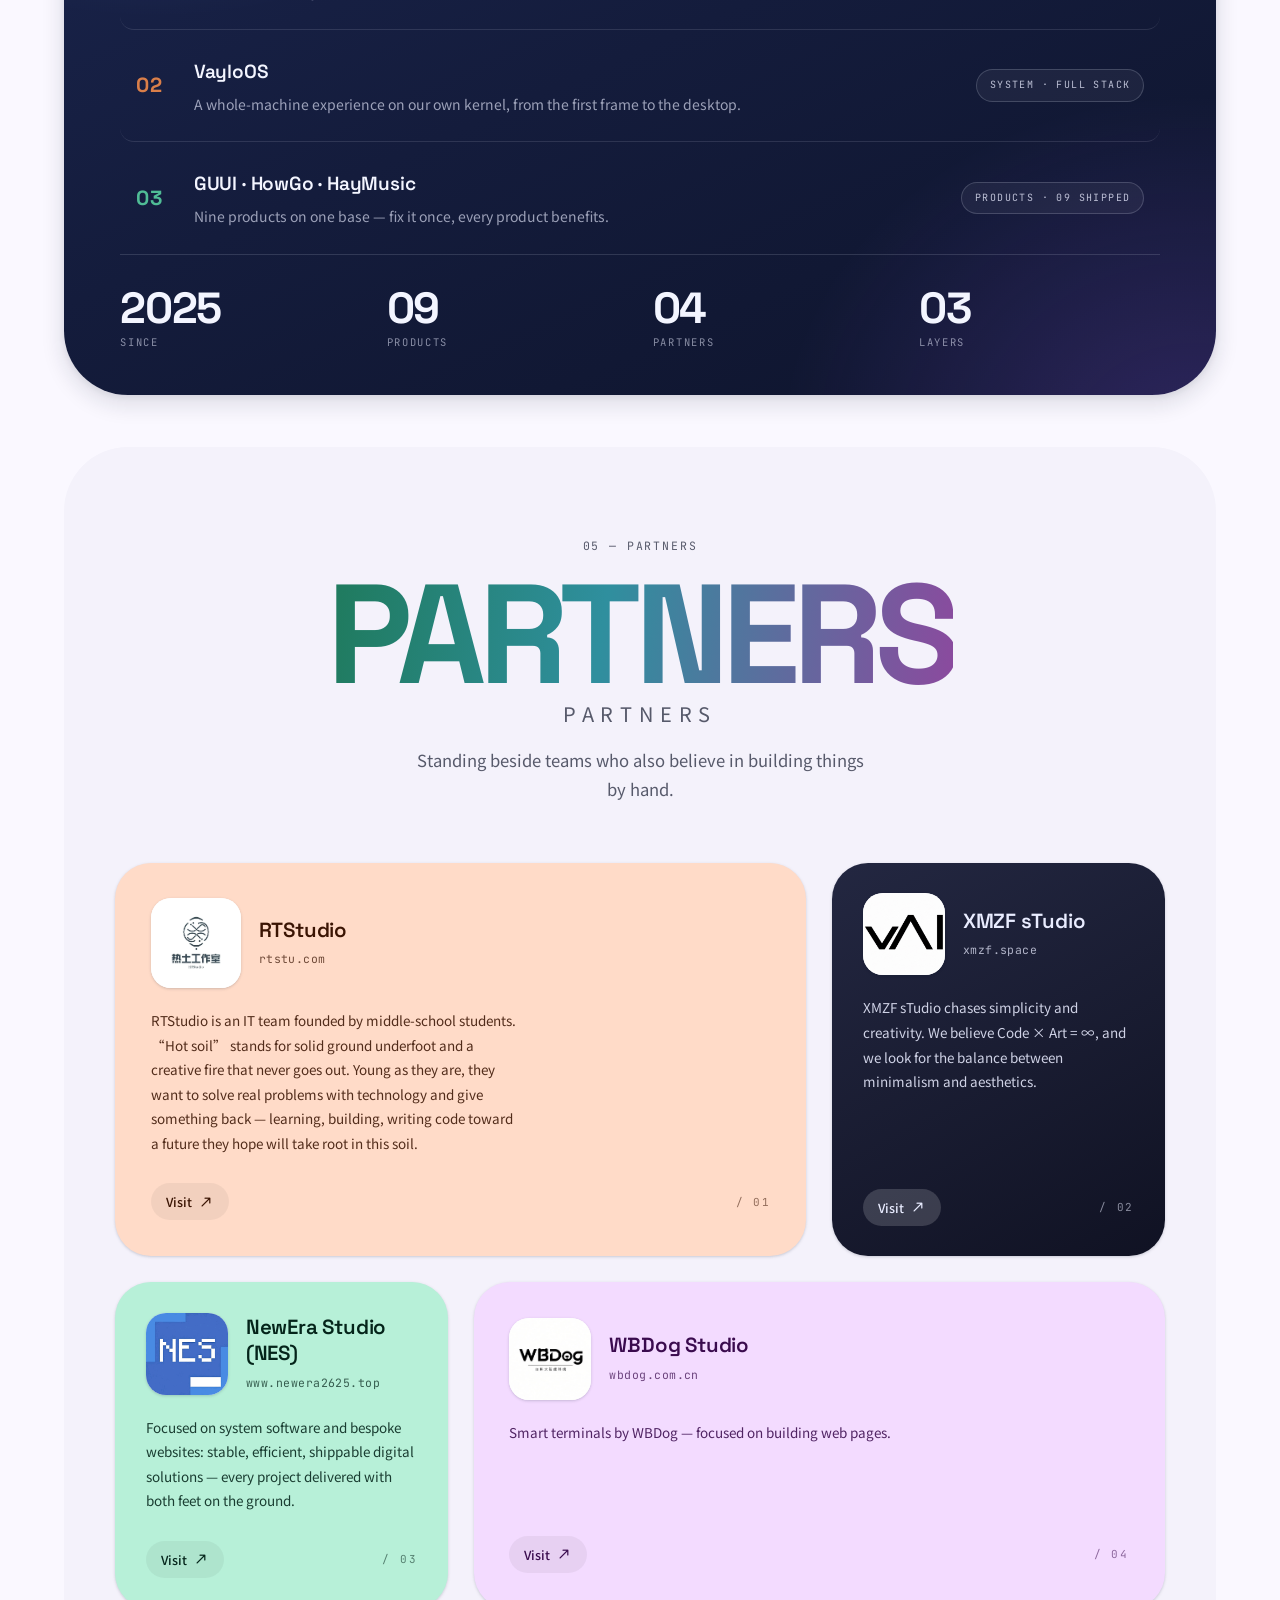
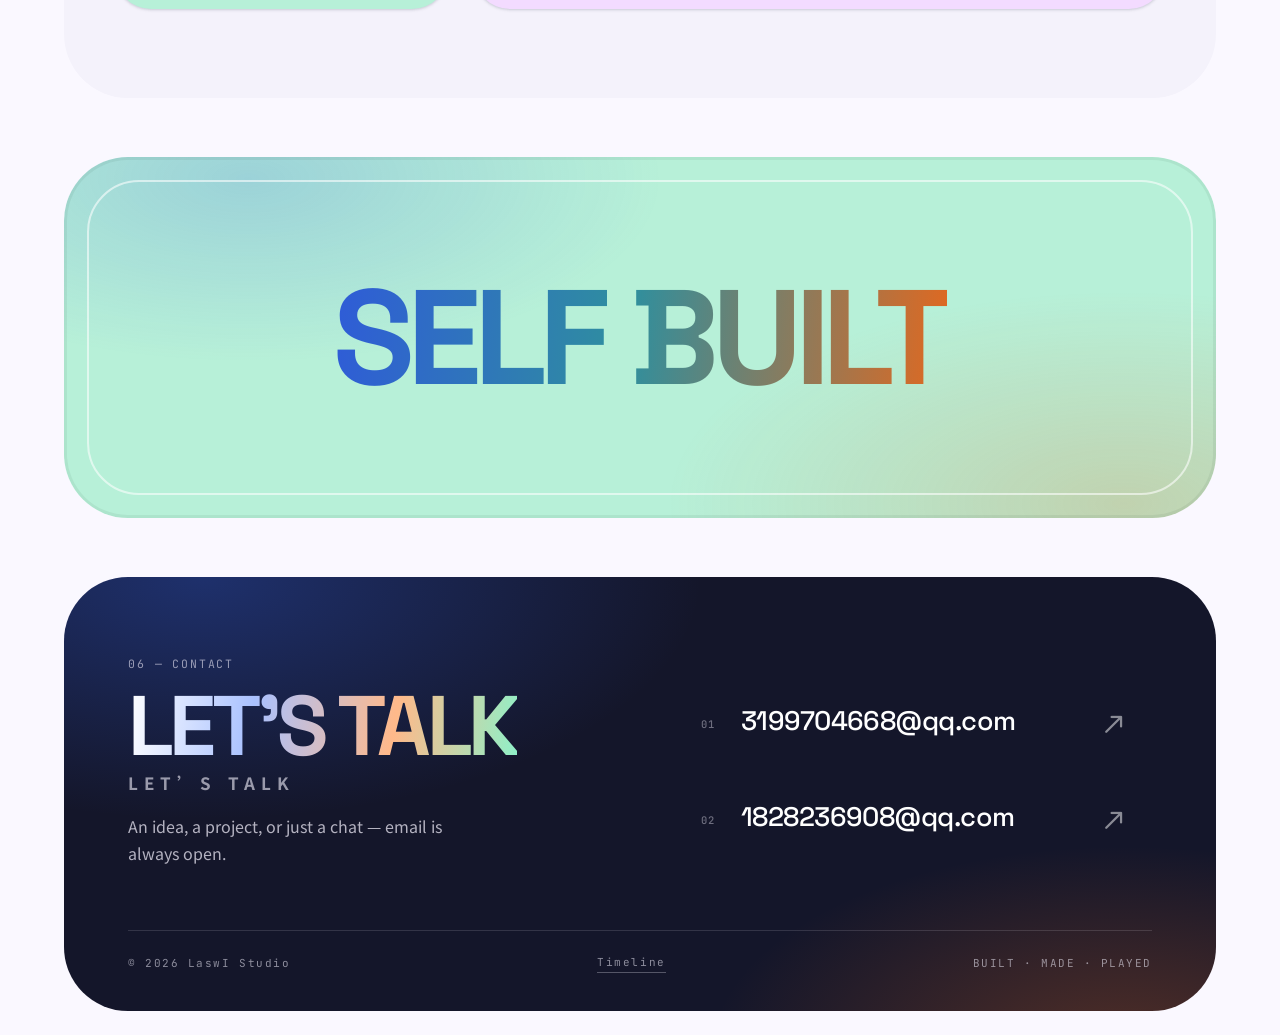
==== commit b28395ad: "Add files via upload" ====
--- a/index.html
+++ b/index.html
@@ -38,6 +38,8 @@
     <a class="nav__link" href="#film" data-i18n="nav.film">宣傳片</a>
     <a class="nav__link" href="#stack" data-i18n="nav.stack">自研棧</a>
     <a class="nav__link" href="#partners" data-i18n="nav.partners">合作夥伴</a>
+    <!-- 獨立頁入口：時間軸（timeline.html） -->
+    <a class="nav__link nav__link--page" href="timeline.html" data-i18n="nav.timeline">時間軸</a>
     <a class="nav__link" href="#contact" data-i18n="nav.contact">聯繫</a>
   </nav>
 
@@ -392,6 +394,7 @@
 
     <div class="footer__bottom">
       <span>© <span id="year">2026</span> LaswI Studio</span>
+      <a class="footer__page-link" href="timeline.html" data-i18n="nav.timeline">時間軸</a>
       <span class="footer__built" data-i18n="footer.built">自研 · 自造 · 自娛</span>
     </div>
   </div>
--- a/style.css
+++ b/style.css
@@ -2370,3 +2370,27 @@
   .web__cta:hover { transform: none; }
   .web__cta:hover .material-symbols-rounded { transform: none; }
 }
+
+/* ── 12 獨立頁入口（時間軸 timeline.html） ─────────────────── */
+.nav__link--page::after {
+  content: "↗";
+  display: inline-block;
+  margin-left: 5px;
+  font-size: 11px;
+  line-height: 1;
+  opacity: .66;
+  transform: translateY(-1px);
+}
+.nav__link--page:hover::after,
+.nav__link--page:focus-visible::after { opacity: 1; }
+
+.footer__page-link {
+  color: inherit;
+  text-decoration: none;
+  border-bottom: 1px solid rgba(236, 234, 246, .3);
+  transition: color 220ms var(--ease), border-color 220ms var(--ease);
+}
+.footer__page-link:hover {
+  color: var(--md-inverse-on-surface);
+  border-color: currentColor;
+}
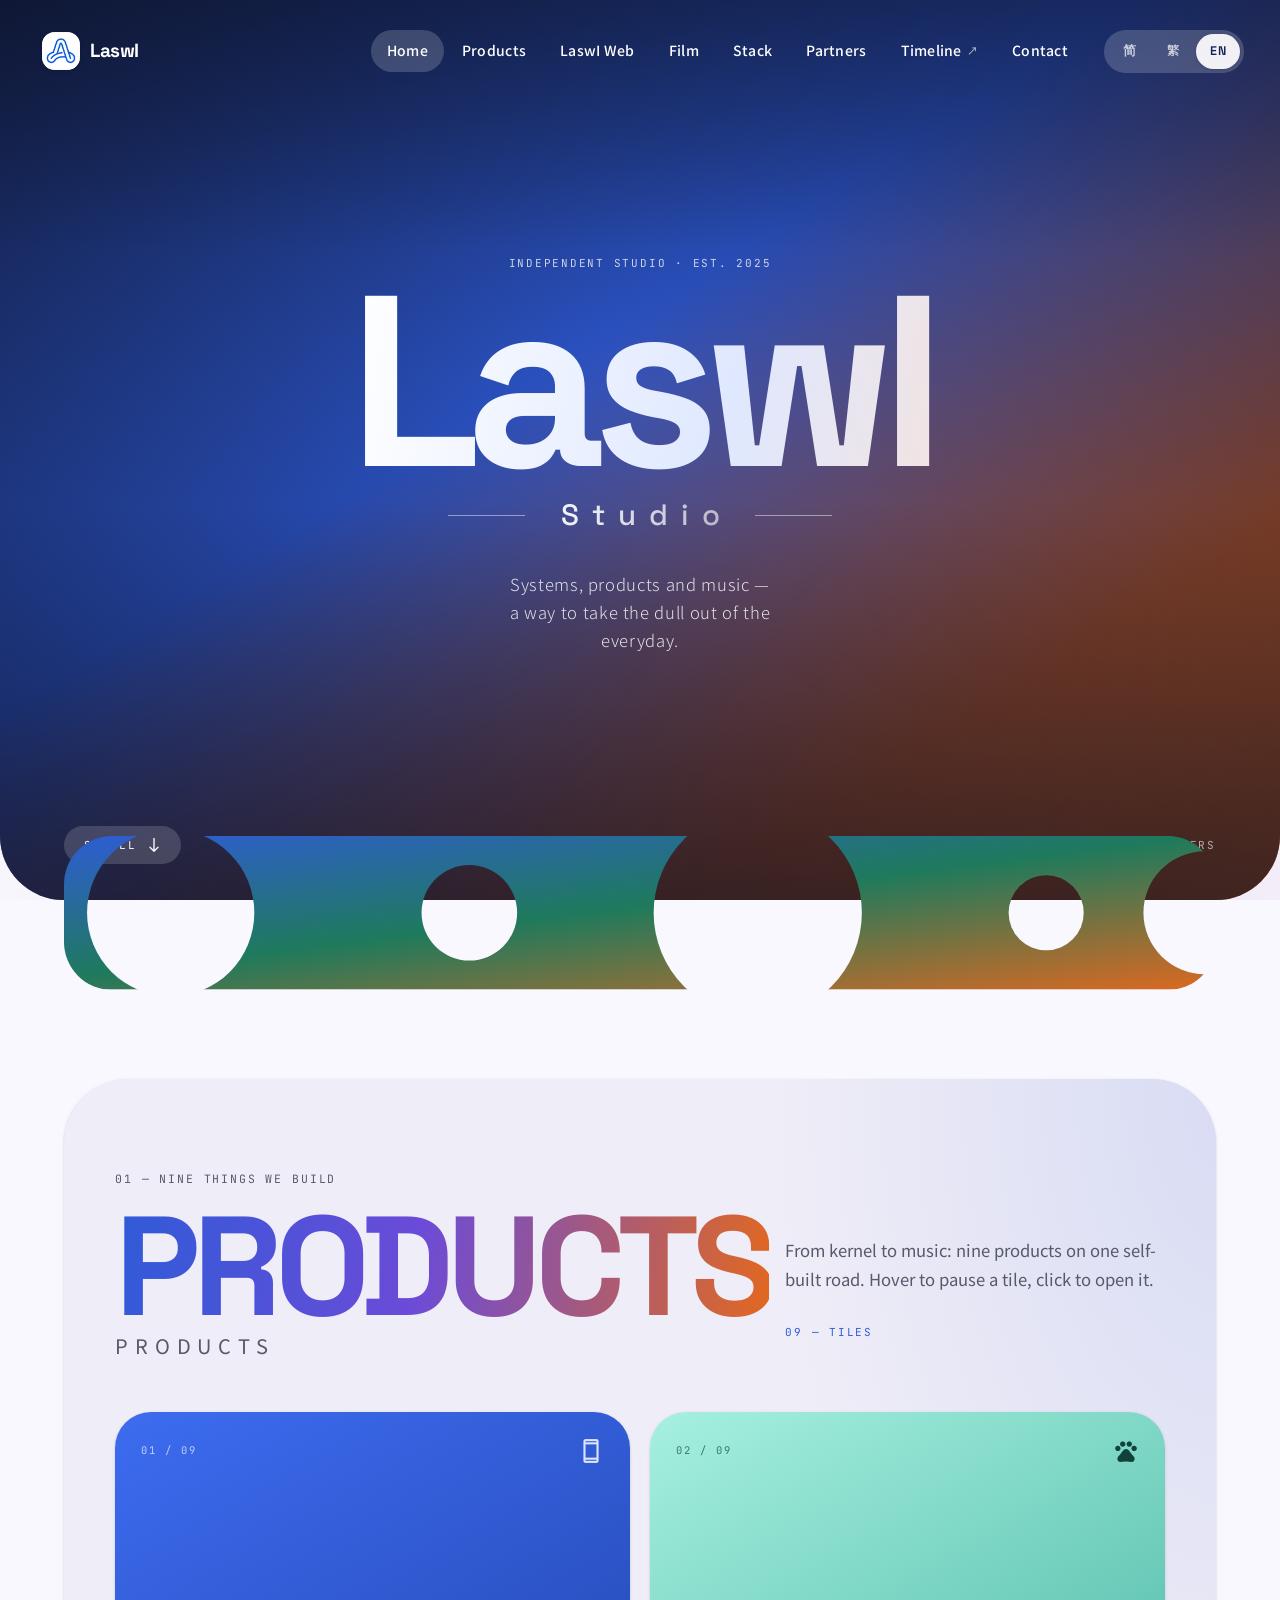
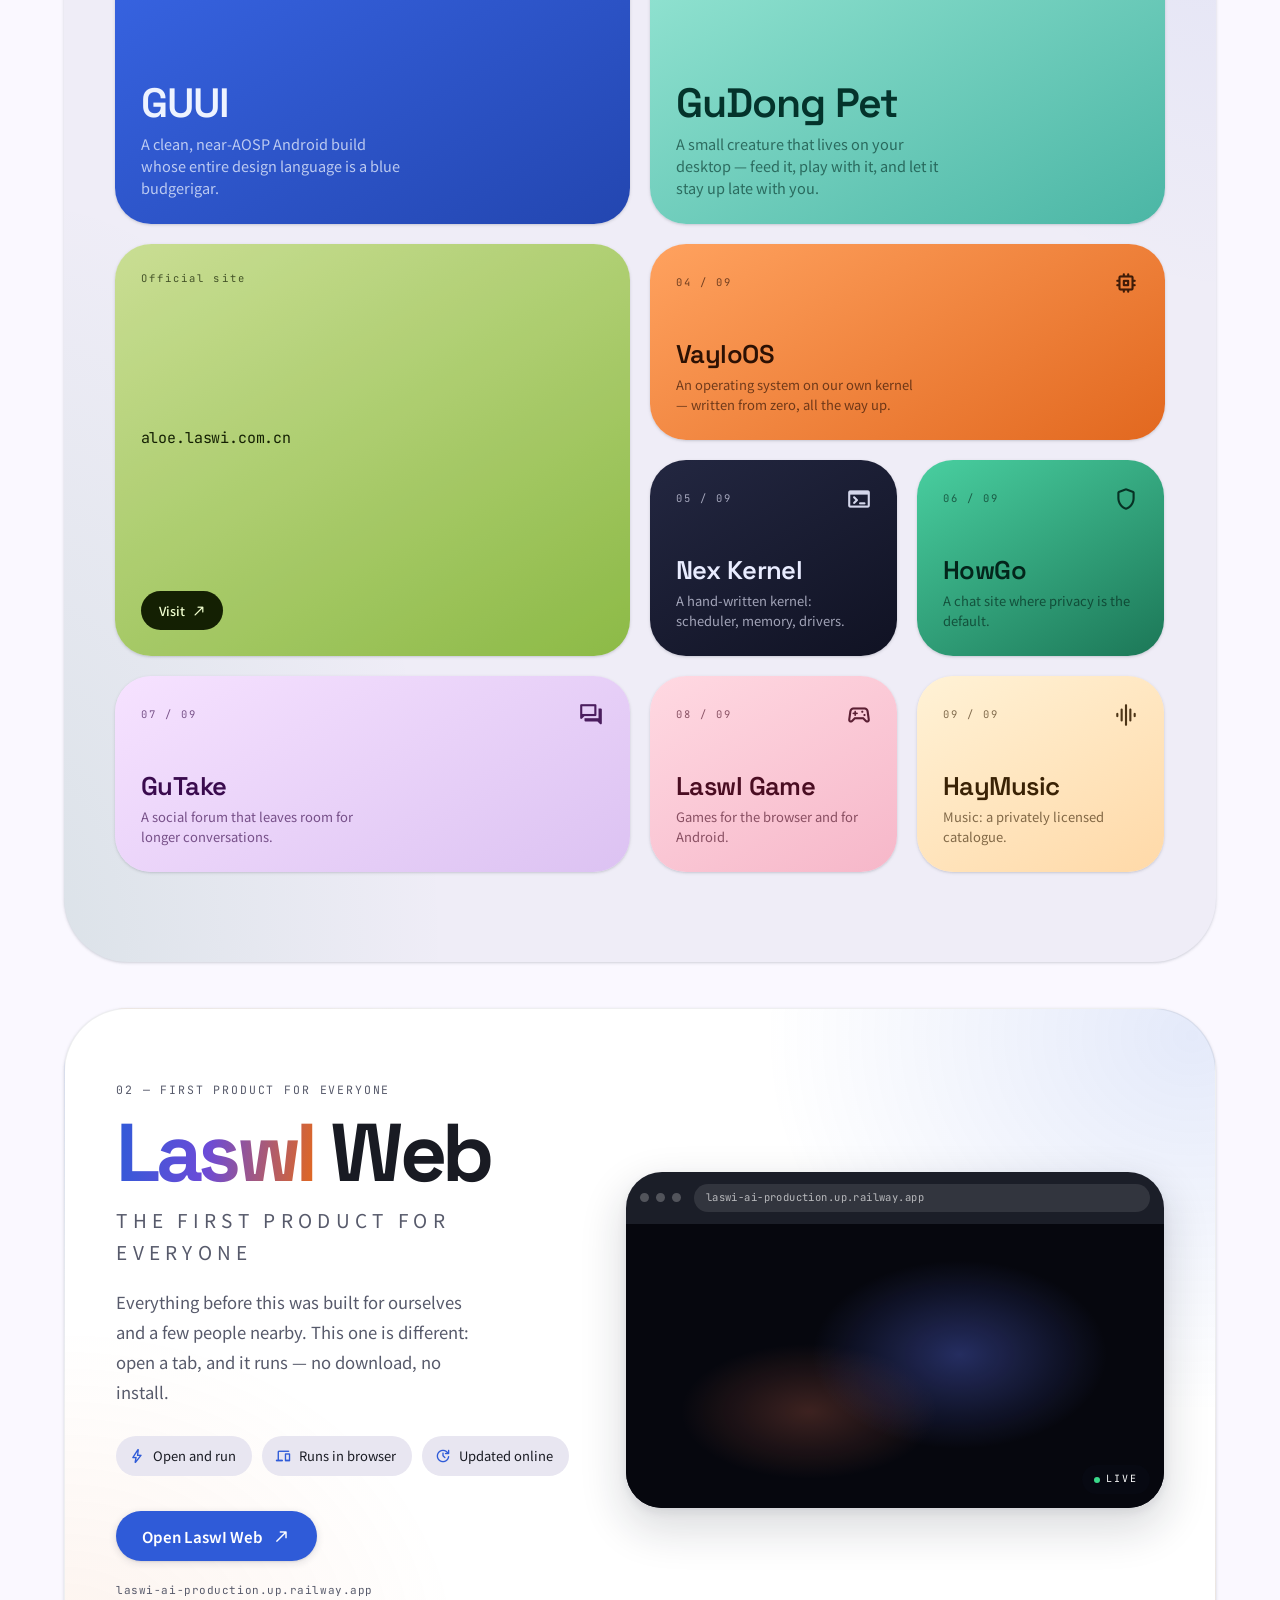
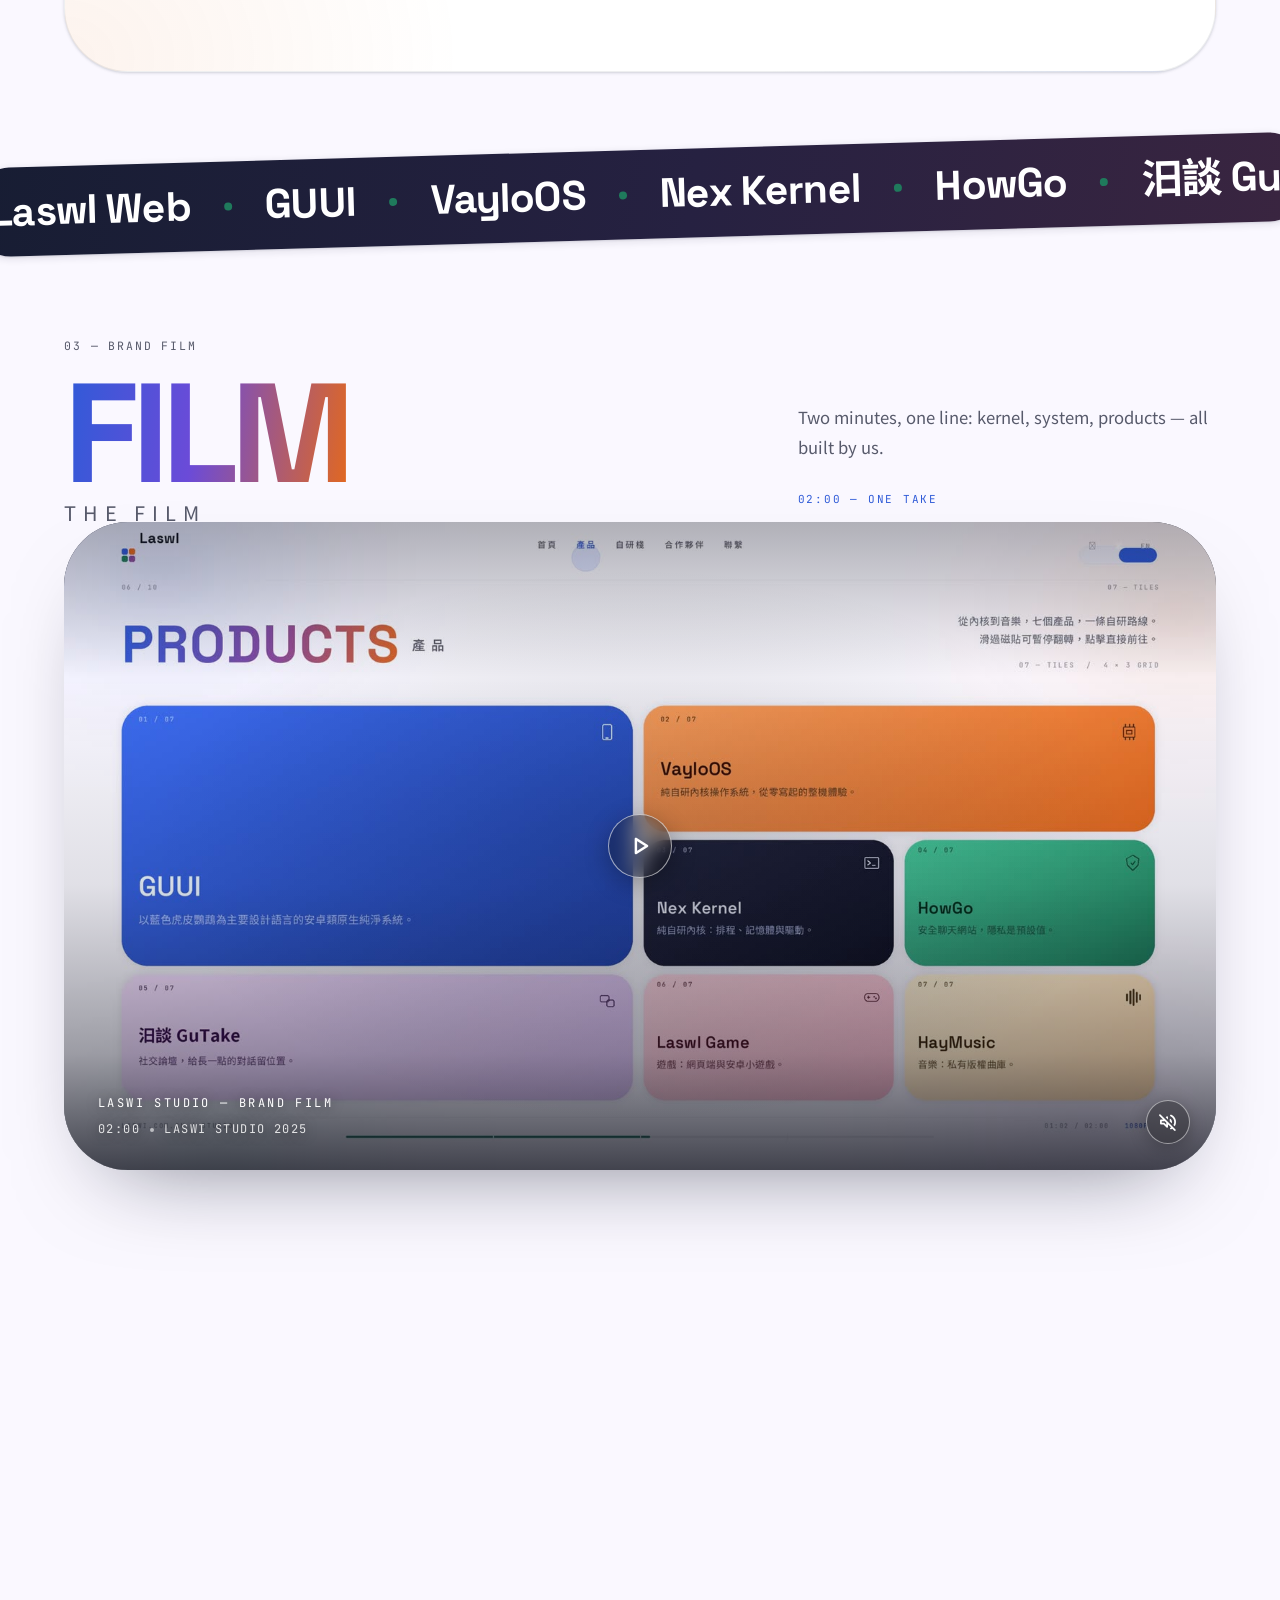
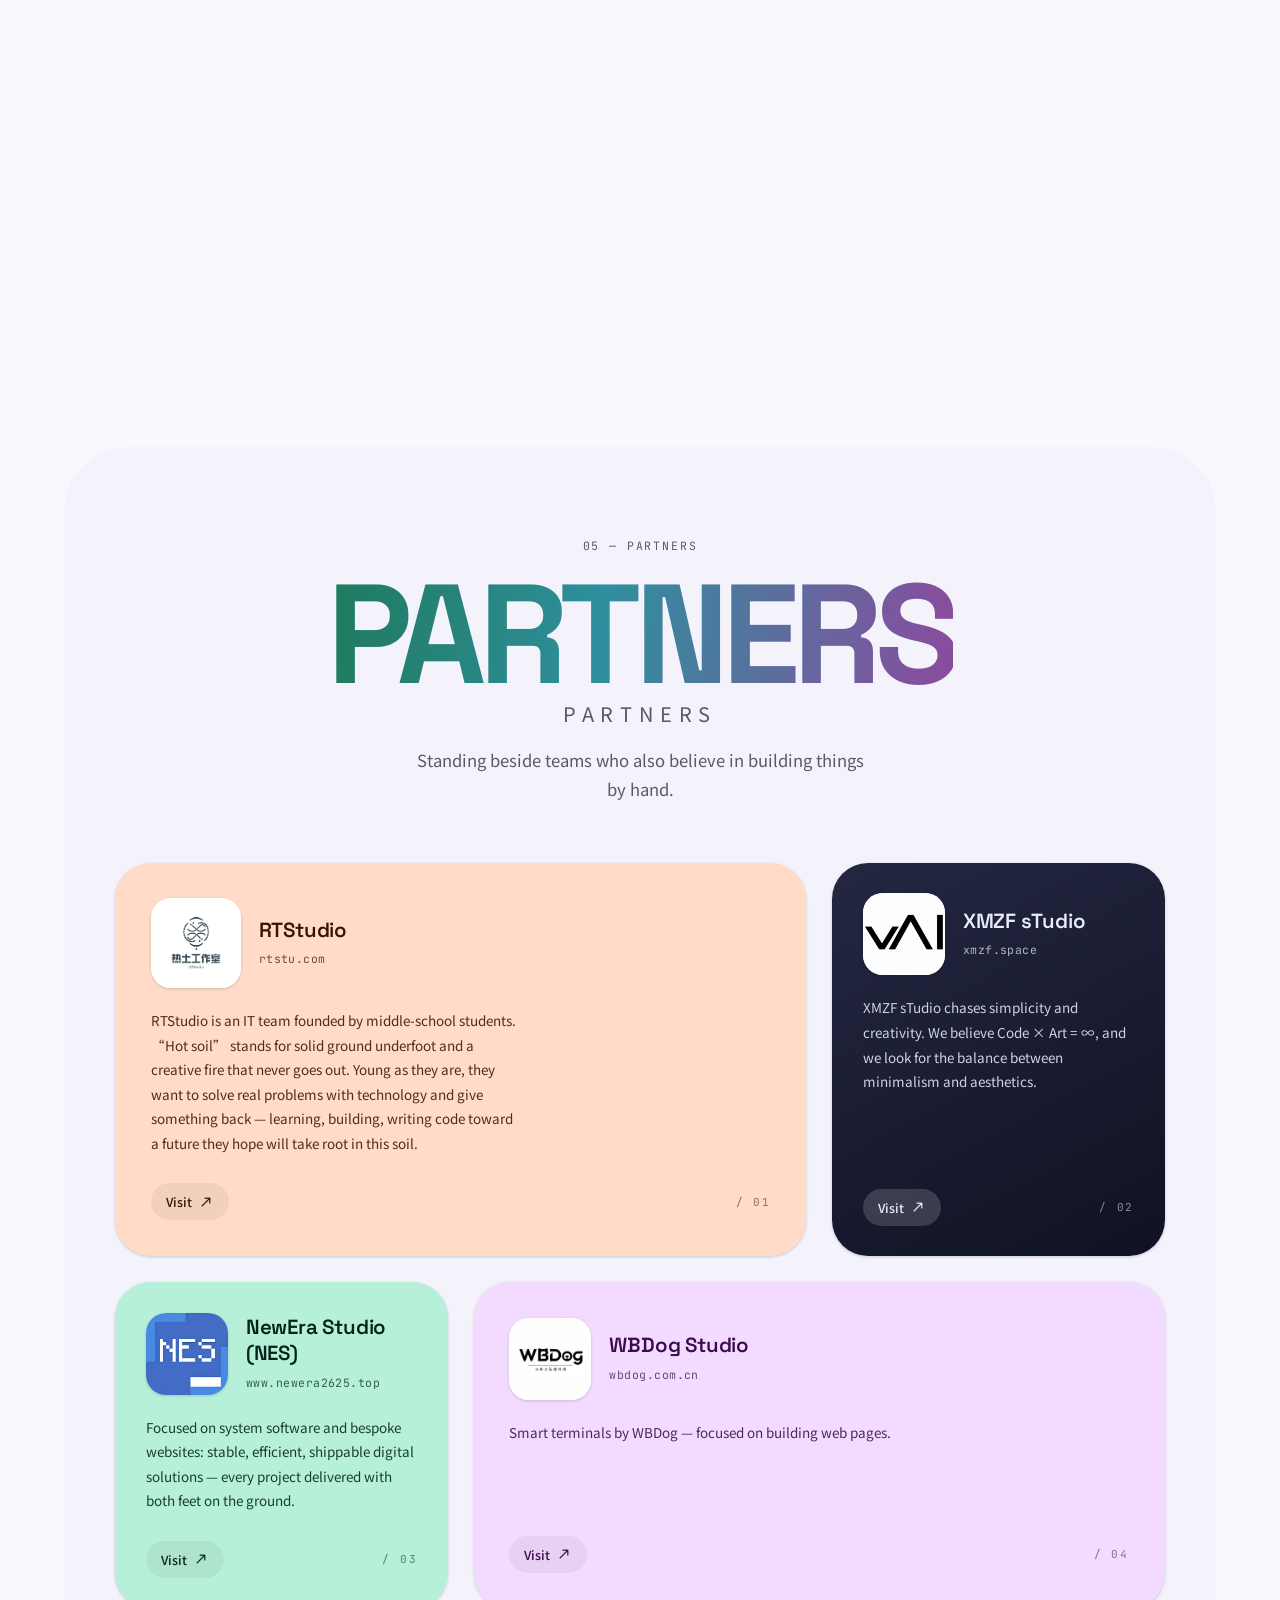
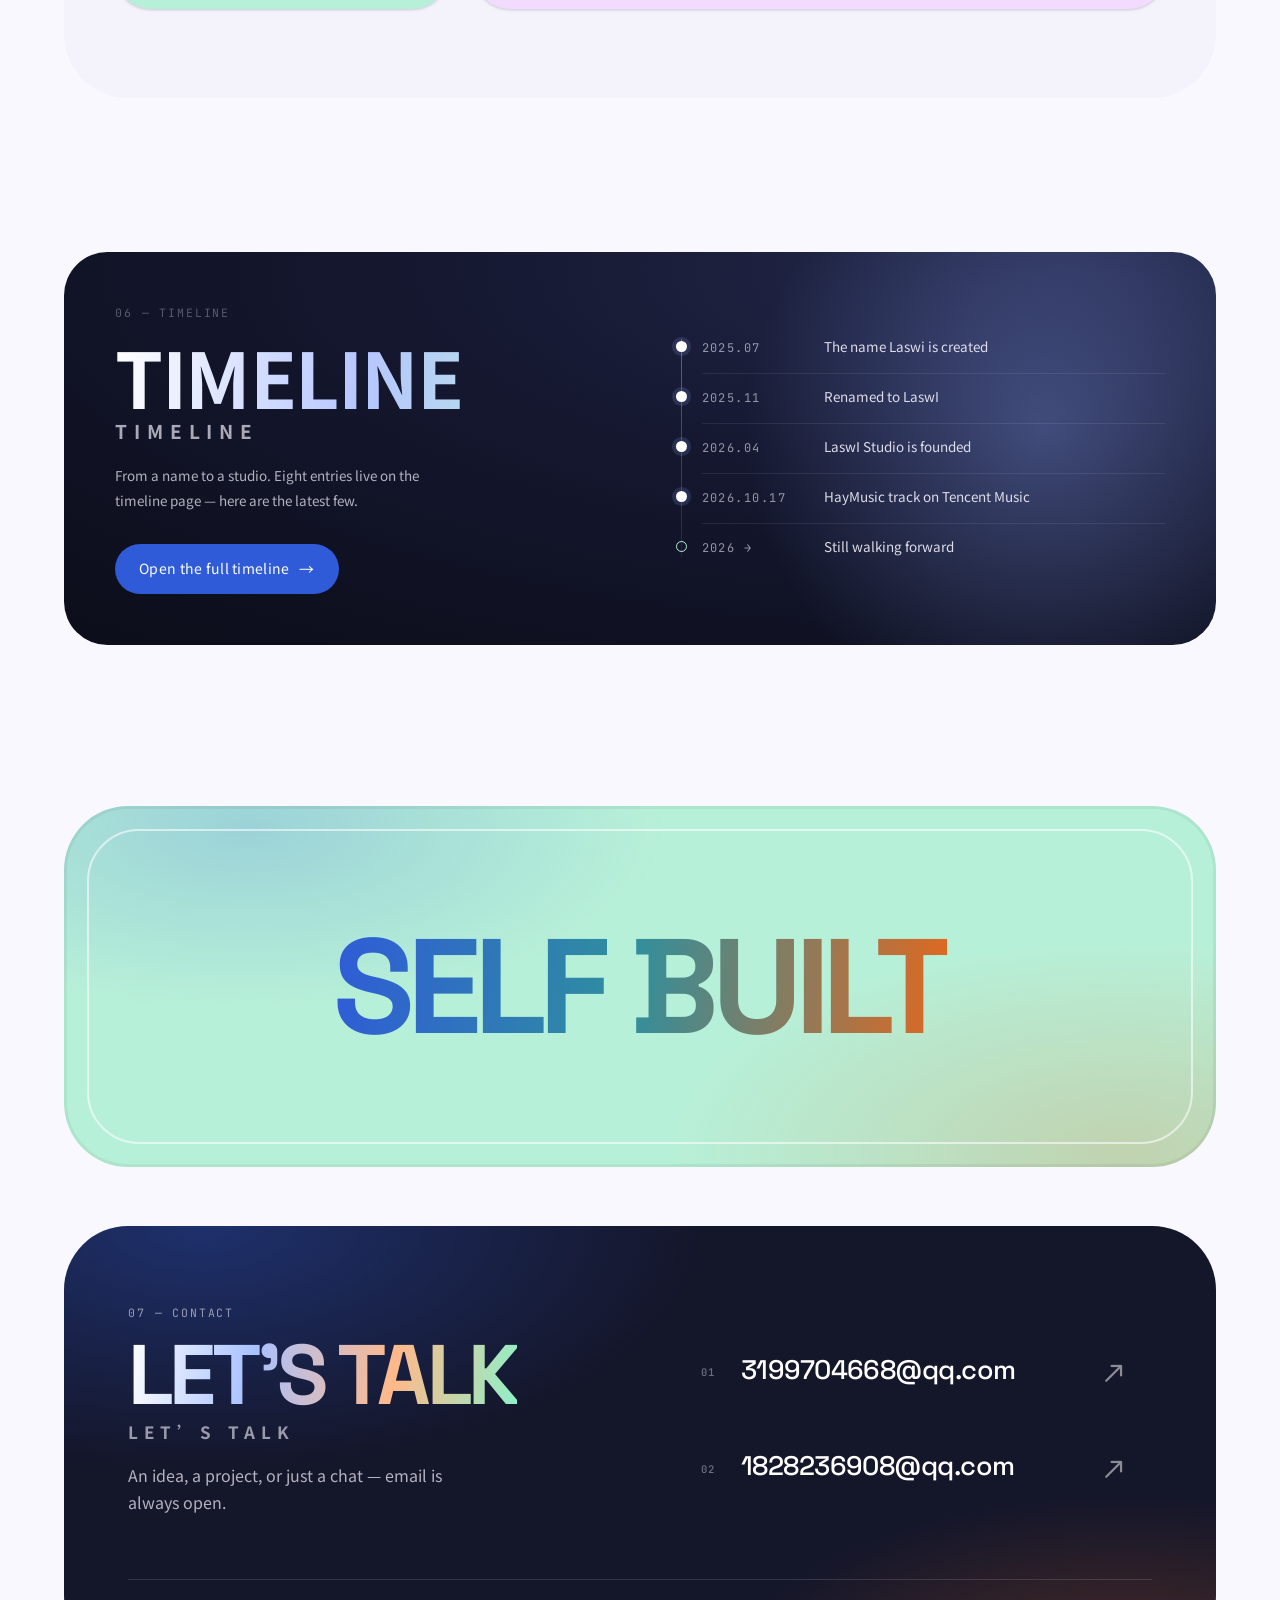
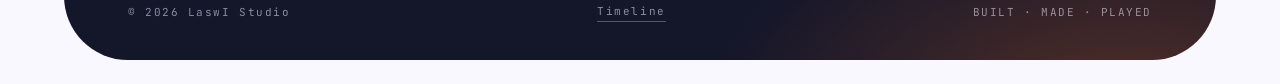
==== commit 0b3d3824: "Add files via upload" ====
--- a/index.html
+++ b/index.html
@@ -351,6 +351,47 @@
     <div class="partners reveal" id="partnersGrid"></div>
   </section>
 
+  <!-- ═══════════════════ ⑤ 時間軸入口（跨頁引導，完整內容在 timeline.html） ═══════════════════ -->
+  <section class="section section--tline" id="timeline-entry">
+    <a class="tline__card reveal" href="timeline.html">
+      <div class="tline__main">
+        <p class="kicker mono" data-i18n="tline.kicker">06 — TIMELINE</p>
+        <h2 class="tline__title">
+          <span class="hollow">TIMELINE</span>
+          <span class="tline__sub" data-i18n="tline.sub">時間軸</span>
+        </h2>
+        <p class="tline__lead" data-i18n="tline.lead">從一個名字，到一間工作室。八個節點排在時間軸頁裡，這裡先放最近的幾格。</p>
+        <span class="tline__cta">
+          <span data-i18n="tline.cta">看完整時間軸</span>
+          <span class="tline__cta-arrow" aria-hidden="true">→</span>
+        </span>
+      </div>
+
+      <ol class="tline__track">
+        <li class="tline__node">
+          <span class="tline__date mono">2025.07</span>
+          <span class="tline__text" data-i18n="tline.n1">Laswi 這個名字被創造</span>
+        </li>
+        <li class="tline__node">
+          <span class="tline__date mono">2025.11</span>
+          <span class="tline__text" data-i18n="tline.n2">正式改名 LaswI</span>
+        </li>
+        <li class="tline__node">
+          <span class="tline__date mono">2026.04</span>
+          <span class="tline__text" data-i18n="tline.n3">LaswI Studio 正式成立</span>
+        </li>
+        <li class="tline__node">
+          <span class="tline__date mono">2026.10.17</span>
+          <span class="tline__text" data-i18n="tline.n4">HayMusic《彩虹為序》上架騰訊音樂</span>
+        </li>
+        <li class="tline__node tline__node--next">
+          <span class="tline__date mono">2026 →</span>
+          <span class="tline__text" data-i18n="tline.n5">還在往前走</span>
+        </li>
+      </ol>
+    </a>
+  </section>
+
   <!-- 巨型陳述色帶：只留一個鏤空字，作為進入頁腳前的緩衝 -->
   <section class="statement reveal">
     <p class="statement__word hollow">SELF BUILT</p>
--- a/style.css
+++ b/style.css
@@ -2394,3 +2394,147 @@
   color: var(--md-inverse-on-surface);
   border-color: currentColor;
 }
+
+/* ══════════════════════════════════════════════════════════════
+   13 首頁時間軸入口（section--tline）
+   深色面板 + 右側迷你節點軌道，整塊即連結，指向 timeline.html
+   ══════════════════════════════════════════════════════════════ */
+.section--tline { padding-block: clamp(56px, 8vw, 116px); }
+
+.tline__card {
+  position: relative;
+  display: grid;
+  grid-template-columns: minmax(0, 1.02fr) minmax(0, 0.98fr);
+  gap: clamp(26px, 4vw, 68px);
+  align-items: center;
+  padding: clamp(26px, 4vw, 62px);
+  border-radius: clamp(28px, 3.4vw, 44px);
+  background: radial-gradient(125% 125% at 88% 4%, #242a4e 0%, #151830 44%, #0c0e1b 100%);
+  color: var(--md-inverse-on-surface);
+  text-decoration: none;
+  overflow: hidden;
+  isolation: isolate;
+  transition: transform 440ms var(--ease-out), box-shadow 440ms var(--ease-out);
+}
+
+/* 右上角柔光，不用毛玻璃，只用徑向漸變 + 圓形色塊 */
+.tline__card::after {
+  content: "";
+  position: absolute;
+  top: -34%;
+  right: -12%;
+  width: 54%;
+  aspect-ratio: 1;
+  border-radius: 50%;
+  background: radial-gradient(circle, rgba(143, 168, 255, 0.34), rgba(143, 168, 255, 0) 68%);
+  z-index: -1;
+  pointer-events: none;
+}
+
+.tline__card:hover,
+.tline__card:focus-visible { transform: translateY(-6px); box-shadow: 0 28px 62px -30px rgba(12, 14, 27, 0.62); }
+.tline__card:focus-visible { outline: 3px solid var(--md-primary-dim); outline-offset: 4px; }
+
+.tline__title { display: flex; flex-direction: column; gap: 0.1em; margin: 14px 0 16px; }
+.tline__card .hollow {
+  --hollow-fill: linear-gradient(96deg, #ffffff 0%, #b6c6ff 48%, #b7f0d8 100%);
+  font-size: clamp(32px, 6vw, 82px);
+  line-height: 0.94;
+  letter-spacing: -0.02em;
+}
+.tline__sub { font-size: clamp(14px, 1.5vw, 19px); letter-spacing: 0.36em; color: rgba(236, 234, 246, 0.7); }
+
+.tline__lead {
+  max-width: 44ch;
+  font-size: clamp(13.5px, 1.05vw, 15.5px);
+  line-height: 1.9;
+  color: rgba(236, 234, 246, 0.74);
+}
+
+.tline__cta {
+  display: inline-flex;
+  align-items: center;
+  gap: 10px;
+  margin-top: clamp(18px, 2.4vw, 30px);
+  padding: 13px 24px;
+  border-radius: 999px;
+  background: var(--md-primary);
+  color: var(--md-on-primary);
+  font-size: 14px;
+  letter-spacing: 0.02em;
+  transition: background 260ms var(--ease);
+}
+.tline__card:hover .tline__cta { background: #3a68ee; }
+.tline__cta-arrow { font-size: 15px; line-height: 1; transition: transform 340ms var(--ease-out); }
+.tline__card:hover .tline__cta-arrow { transform: translateX(6px); }
+
+/* ── 右側節點軌道 ── */
+.tline__track { position: relative; margin: 0; padding: 0; list-style: none; }
+.tline__track::before {
+  content: "";
+  position: absolute;
+  left: 5px;
+  top: 16px;
+  bottom: 16px;
+  width: 1px;
+  background: linear-gradient(180deg, rgba(236, 234, 246, 0.34), rgba(236, 234, 246, 0.08));
+}
+
+.tline__node {
+  position: relative;
+  display: grid;
+  grid-template-columns: 106px minmax(0, 1fr);
+  gap: 16px;
+  align-items: baseline;
+  padding: 13px 0 13px 26px;
+}
+.tline__node::before {
+  content: "";
+  position: absolute;
+  left: 0;
+  top: 18px;
+  width: 11px;
+  height: 11px;
+  border-radius: 50%;
+  background: #ffffff;
+  box-shadow: 0 0 0 4px rgba(143, 168, 255, 0.16);
+}
+.tline__node--next::before { background: transparent; border: 1.5px solid var(--md-tertiary-container); box-shadow: none; }
+.tline__node + .tline__node::after {
+  content: "";
+  position: absolute;
+  left: 26px;
+  right: 0;
+  top: 0;
+  height: 1px;
+  background: rgba(236, 234, 246, 0.085);
+}
+
+.tline__date { font-size: 12px; letter-spacing: 0.12em; color: rgba(236, 234, 246, 0.6); }
+.tline__text { font-size: clamp(13.5px, 1.02vw, 15px); line-height: 1.6; color: rgba(236, 234, 246, 0.93); }
+
+@media (max-width: 1100px) {
+  .tline__card { grid-template-columns: 1fr; gap: clamp(22px, 3vw, 34px); }
+  .tline__track { grid-template-columns: repeat(2, minmax(0, 1fr)); column-gap: clamp(16px, 3vw, 34px); }
+  .tline__track::before { display: none; }
+  .tline__node { grid-template-columns: 1fr; gap: 3px; padding: 12px 0 12px 22px; }
+  .tline__node::before { top: 17px; }
+  .tline__node + .tline__node::after { left: 22px; }
+  .tline__track { display: grid; }
+}
+
+@media (max-width: 720px) {
+  .tline__track { grid-template-columns: 1fr; }
+  .tline__lead { max-width: none; }
+  .tline__cta { width: 100%; justify-content: space-between; padding: 14px 20px; }
+}
+
+@media (prefers-reduced-motion: reduce) {
+  .tline__card, .tline__cta-arrow { transition: none; }
+  .tline__card:hover { transform: none; }
+}
+
+/* 13.1 長文本防溢出與軌道對齊微調 */
+.tline__text, .tline__lead { overflow-wrap: anywhere; }
+.tline__track { align-content: start; }
+.tline__node { min-height: 50px; }
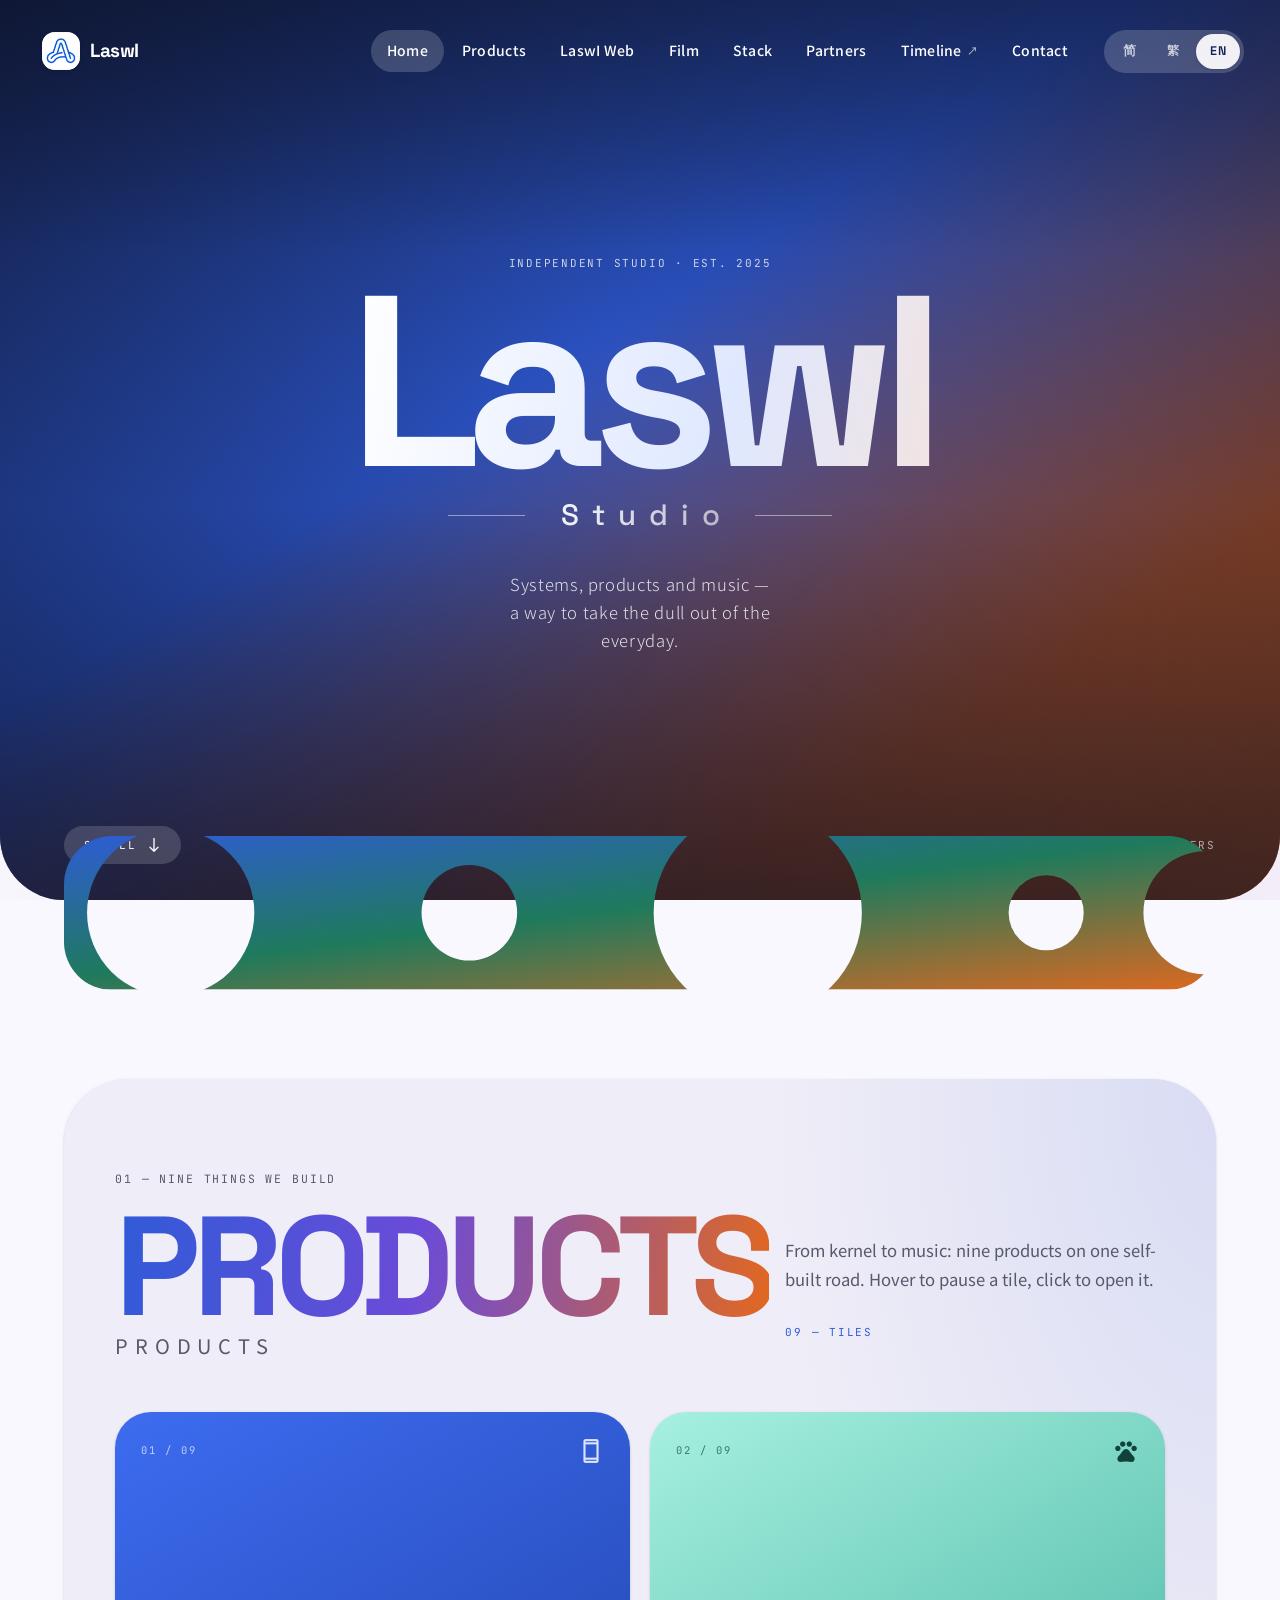
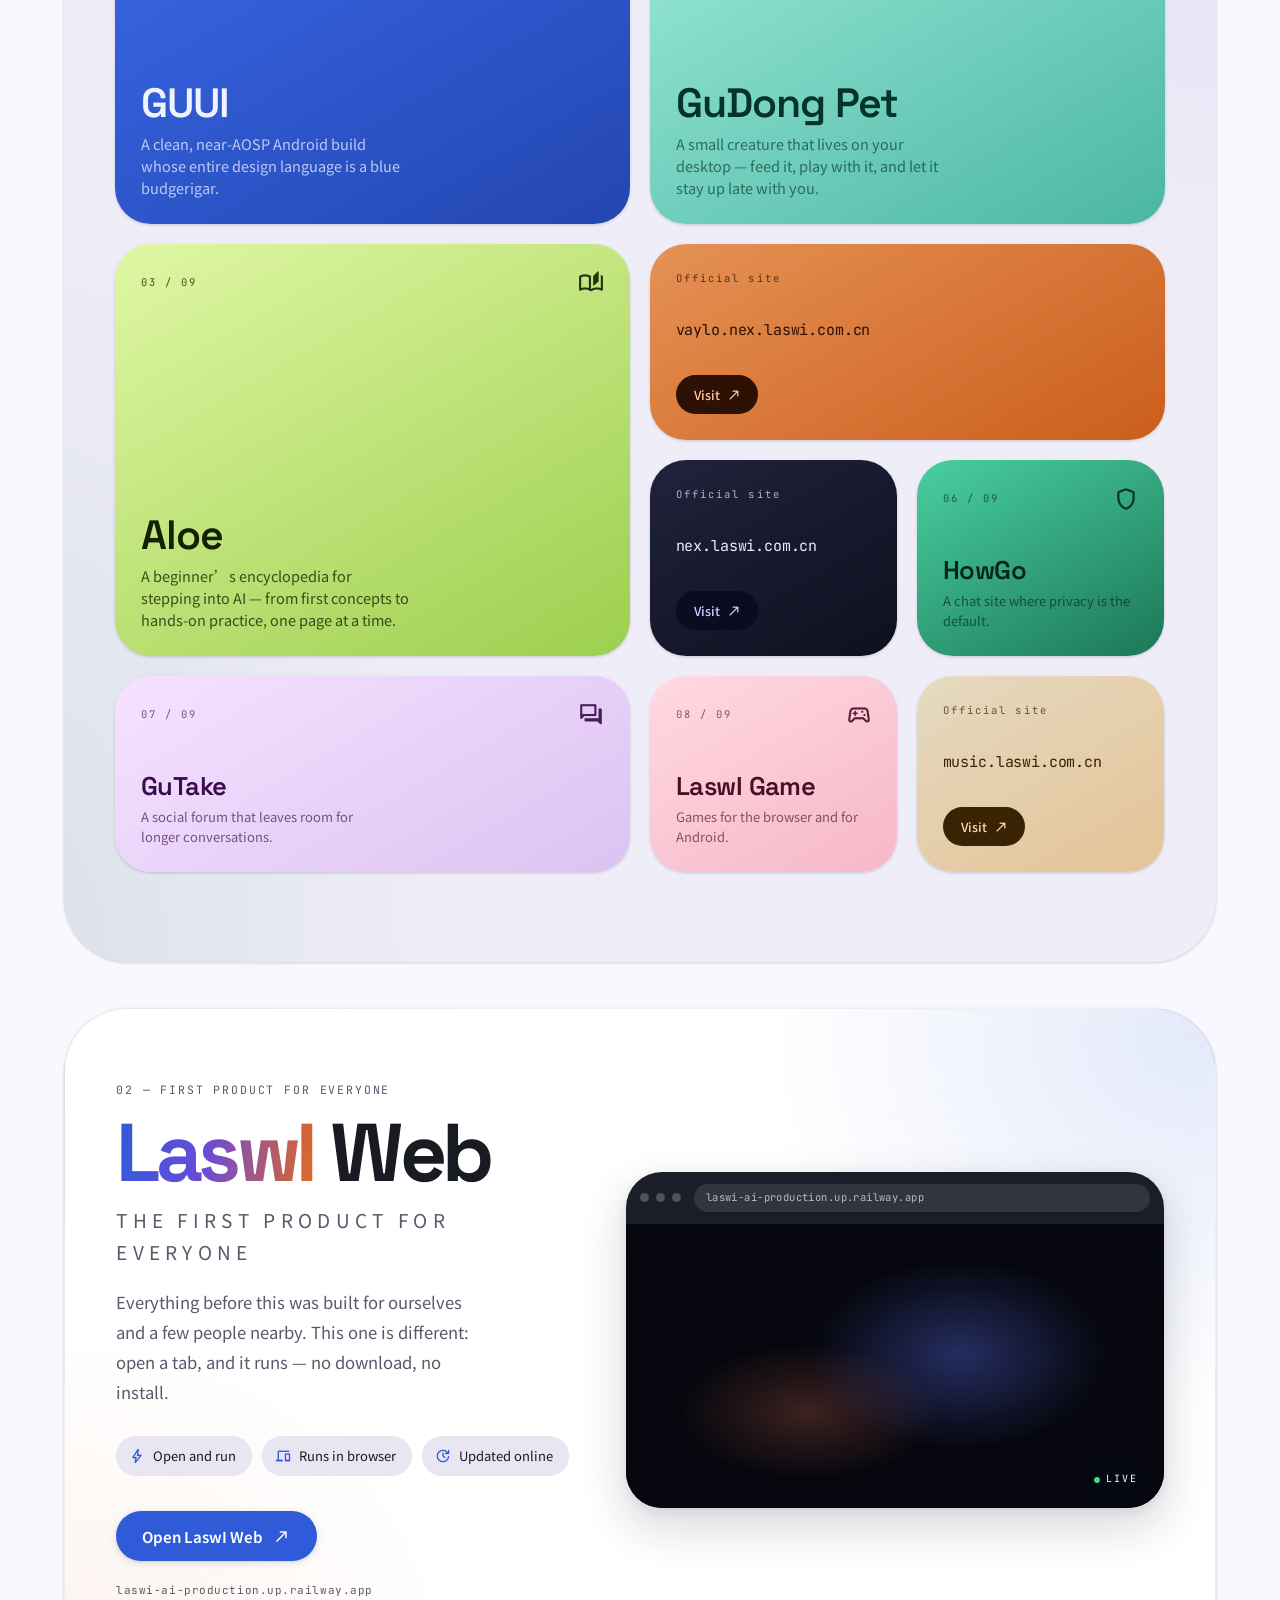
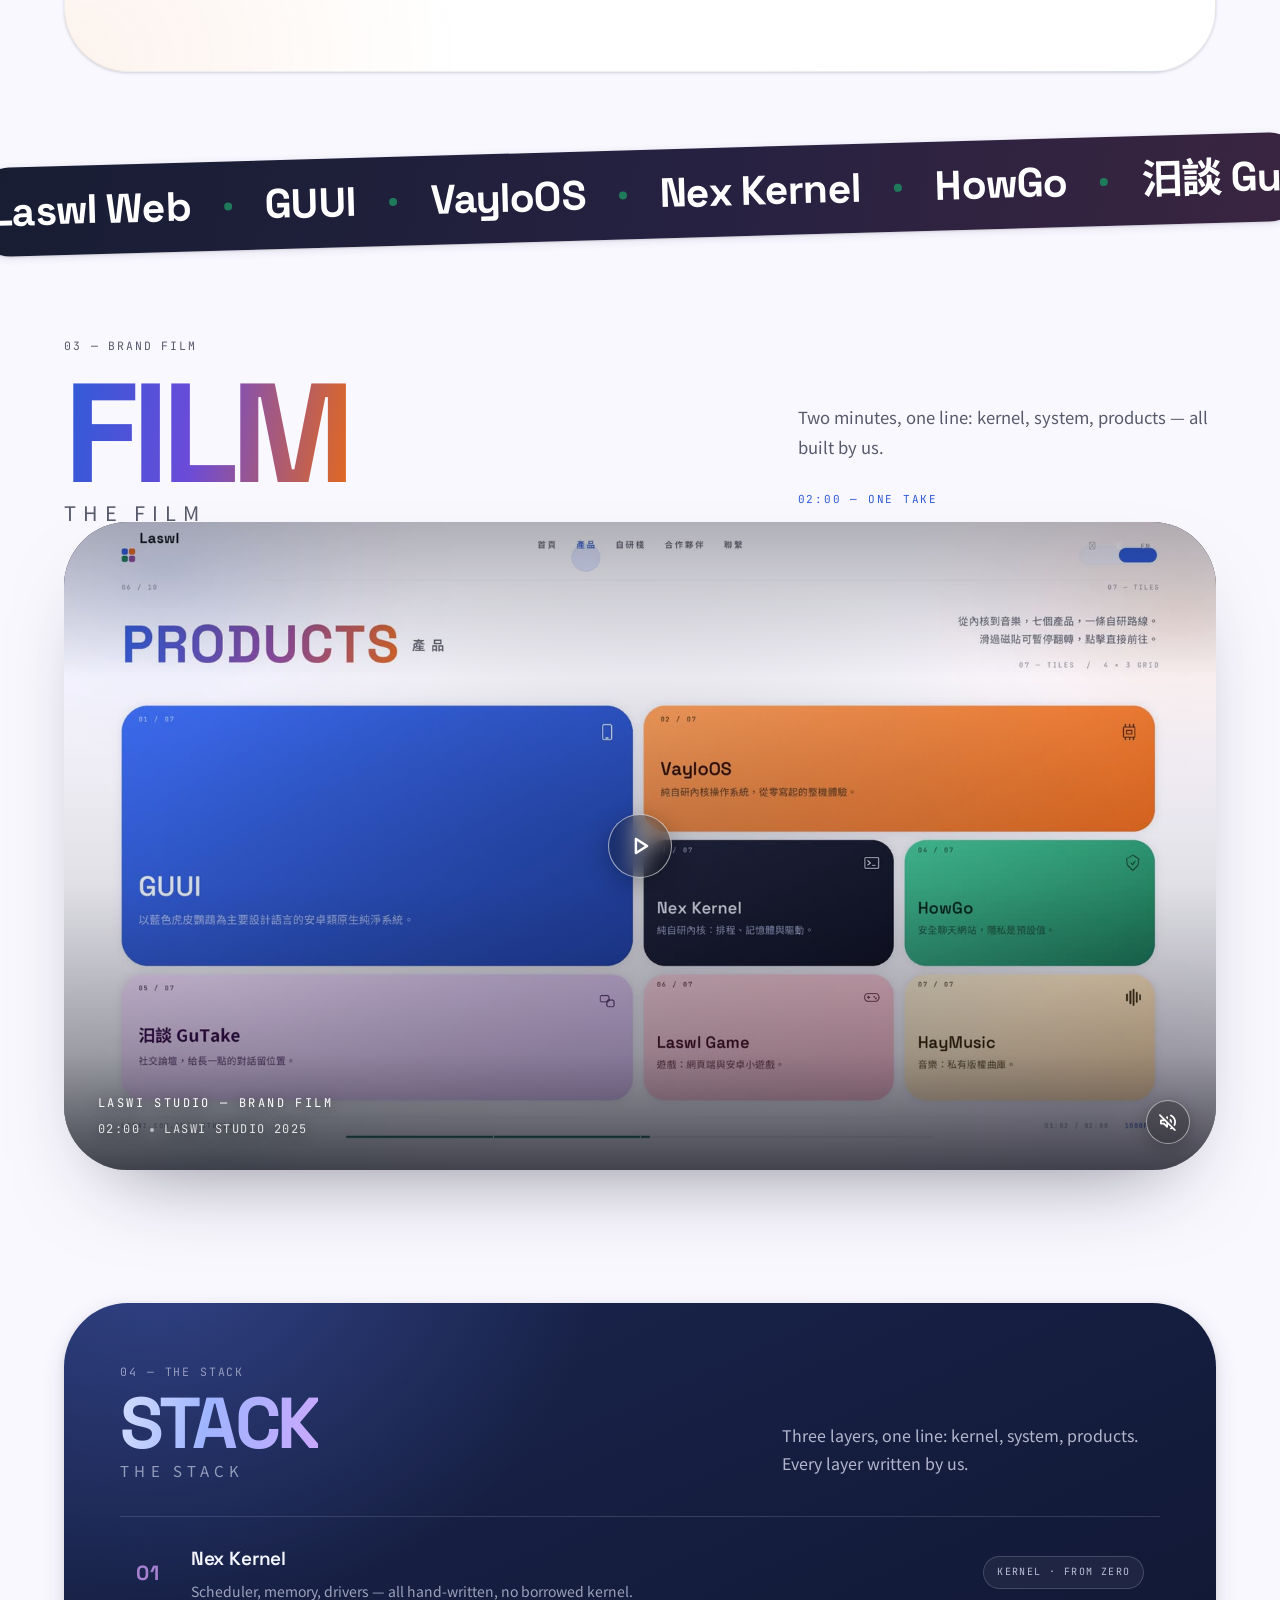
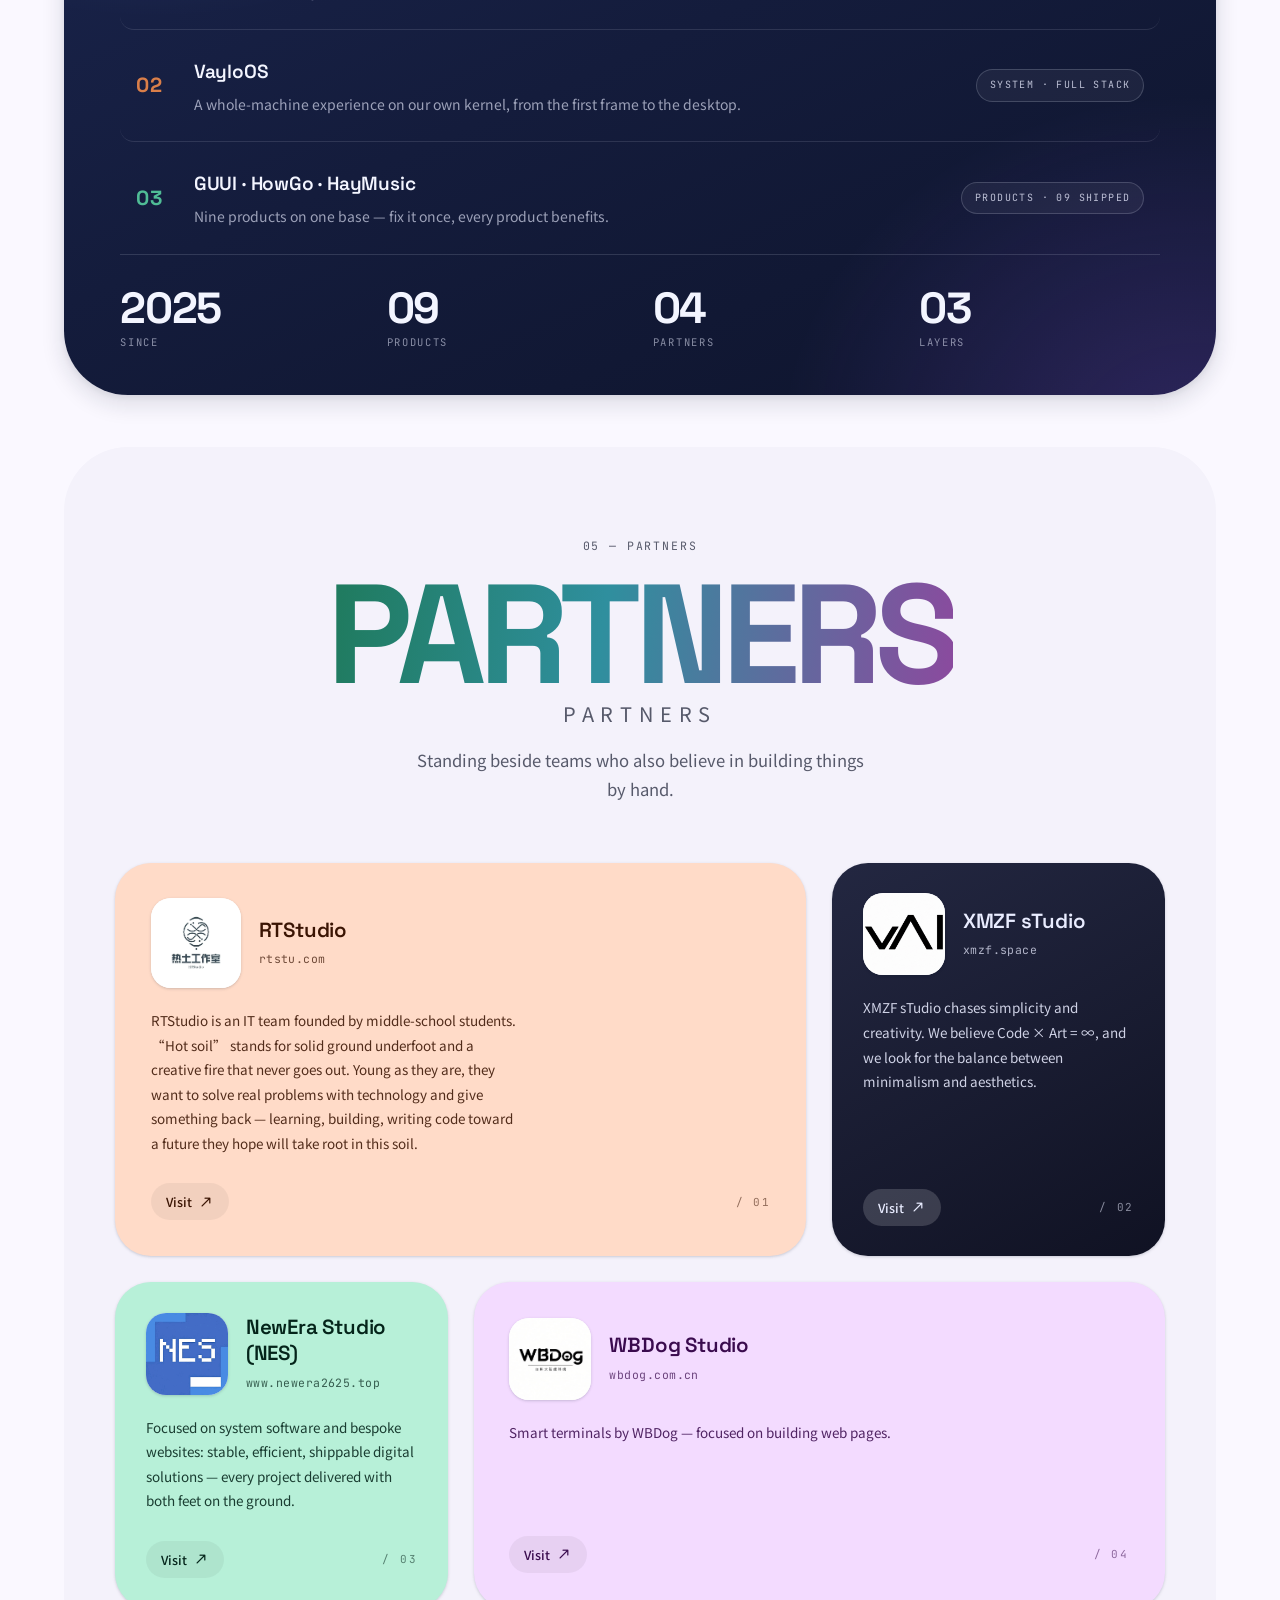
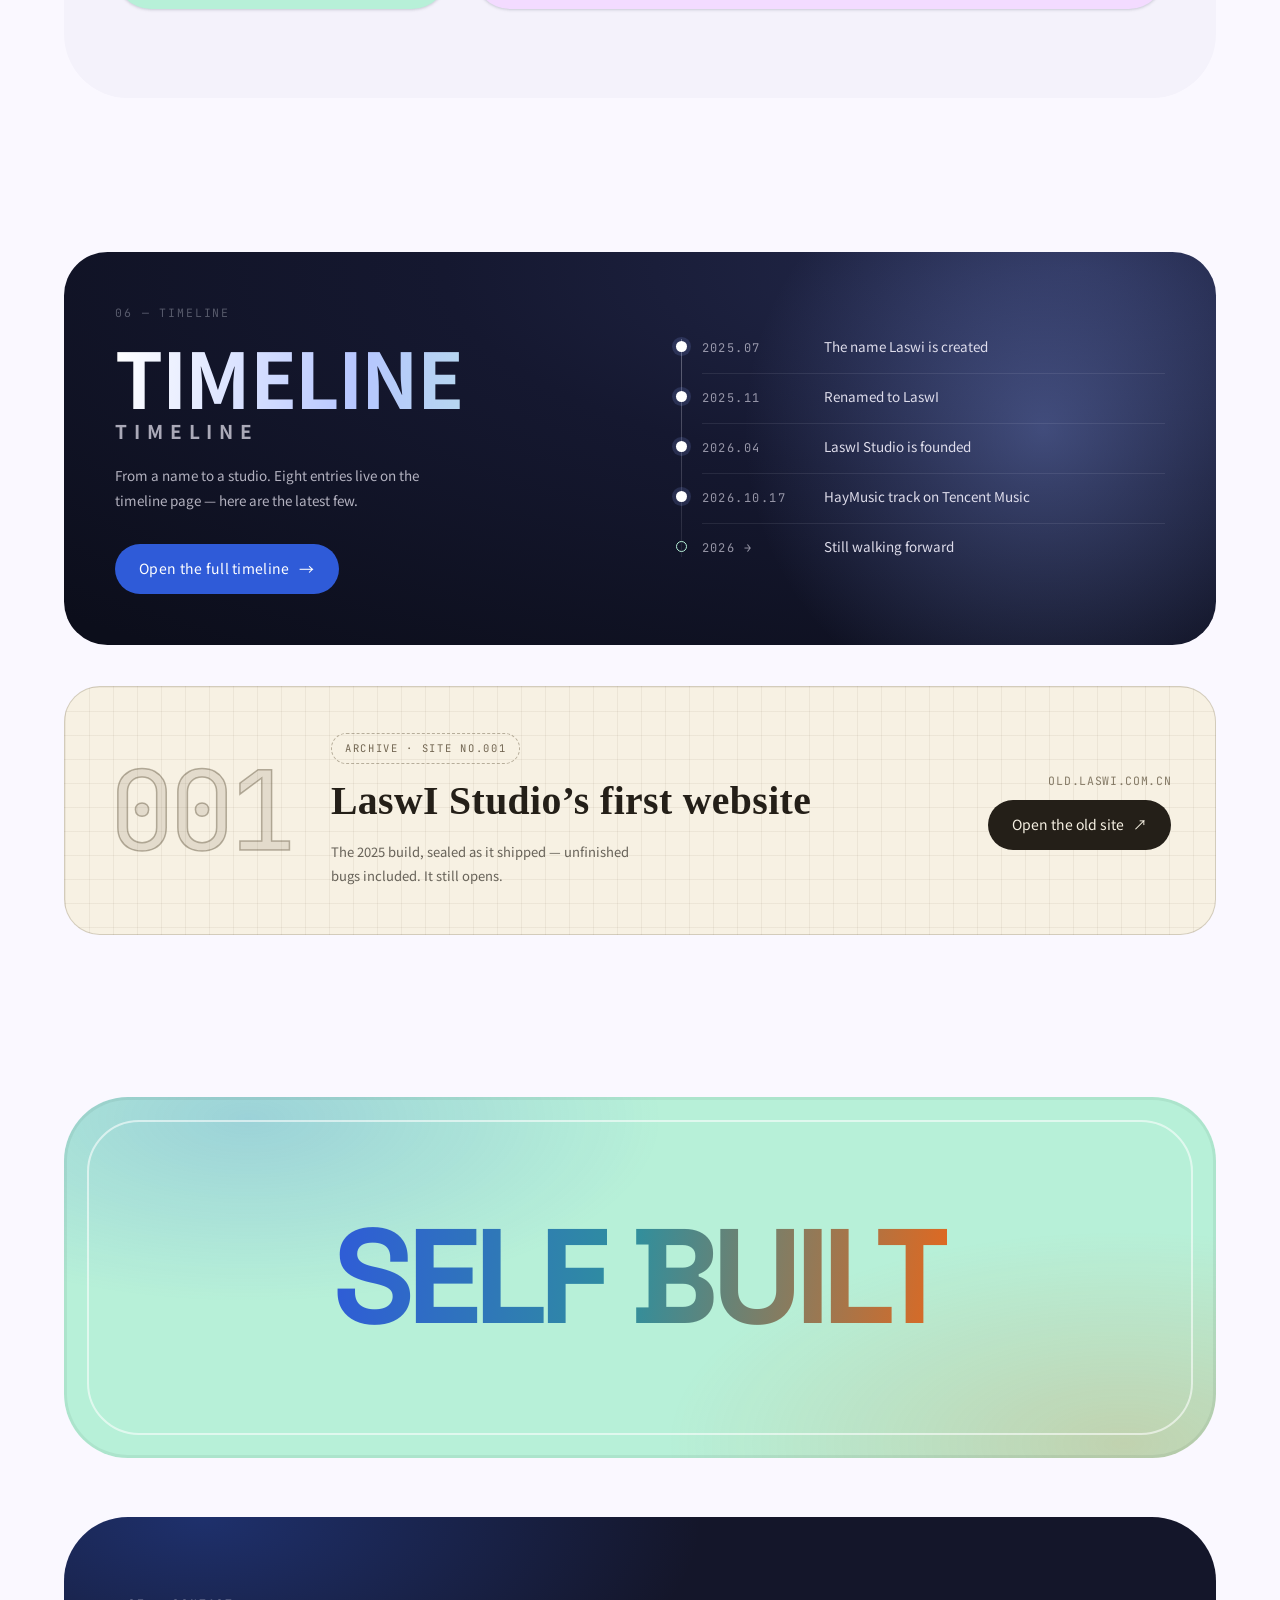
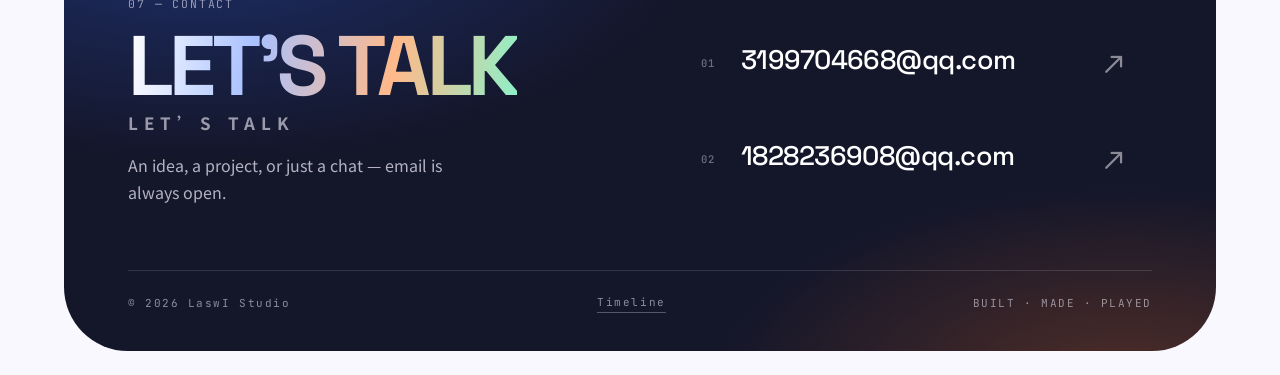
==== commit fbe75786: "Add files via upload" ====
--- a/index.html
+++ b/index.html
@@ -390,6 +390,23 @@
         </li>
       </ol>
     </a>
+
+    <!-- 懷舊入口：第 001 號官網（外站，另開視窗） -->
+    <a class="archive reveal" href="https://old.laswi.com.cn" target="_blank" rel="noopener noreferrer">
+      <span class="archive__no mono" aria-hidden="true">001</span>
+      <span class="archive__body">
+        <span class="archive__tag mono" data-i18n="archive.tag">ARCHIVE · 第 001 號官網</span>
+        <span class="archive__title" data-i18n="archive.title">LaswI Studio 的第一個官網</span>
+        <span class="archive__desc" data-i18n="archive.desc">2025 年的第一版，原樣封存，連同那些沒修完的 bug。點進去還能開。</span>
+      </span>
+      <span class="archive__cta">
+        <span class="archive__url mono">old.laswi.com.cn</span>
+        <span class="archive__go">
+          <span data-i18n="archive.cta">進入舊站</span>
+          <span aria-hidden="true">↗</span>
+        </span>
+      </span>
+    </a>
   </section>
 
   <!-- 巨型陳述色帶：只留一個鏤空字，作為進入頁腳前的緩衝 -->
--- a/style.css
+++ b/style.css
@@ -2538,3 +2538,131 @@
 .tline__text, .tline__lead { overflow-wrap: anywhere; }
 .tline__track { align-content: start; }
 .tline__node { min-height: 50px; }
+
+/* ══════════════════════════════════════════════════════════════
+   14 懷舊官網入口（.archive）
+   第 001 號官網的檔案卡：紙色 + 方格網底 + 巨大 001，指向 old.laswi.com.cn
+   ══════════════════════════════════════════════════════════════ */
+.archive {
+  position: relative;
+  display: grid;
+  grid-template-columns: auto minmax(0, 1fr) auto;
+  gap: clamp(18px, 3.2vw, 52px);
+  align-items: center;
+  margin-top: clamp(24px, 3.2vw, 42px);
+  padding: clamp(26px, 3.6vw, 52px) clamp(24px, 3.4vw, 56px);
+  border-radius: clamp(24px, 2.8vw, 40px);
+  border: 1px solid rgba(120, 108, 84, 0.28);
+  background-color: #f7f1e3;
+  /* 老網頁的方格底紋，替代毛玻璃 */
+  background-image:
+    linear-gradient(rgba(120, 108, 84, 0.085) 1px, transparent 1px),
+    linear-gradient(90deg, rgba(120, 108, 84, 0.085) 1px, transparent 1px);
+  background-size: 24px 24px;
+  color: #241f18;
+  text-decoration: none;
+  overflow: hidden;
+  isolation: isolate;
+  transition:
+    opacity var(--dur-slow) var(--ease),
+    transform 360ms var(--ease-out),
+    border-color 360ms var(--ease),
+    box-shadow 360ms var(--ease-out);
+}
+
+.archive:hover,
+.archive:focus-visible {
+  transform: translateY(-5px);
+  border-color: rgba(47, 91, 216, 0.42);
+  box-shadow: 0 26px 54px -30px rgba(36, 31, 24, 0.48);
+}
+.archive:focus-visible { outline: 3px solid var(--md-primary); outline-offset: 4px; }
+
+/* 巨大編號：描邊字，hover 轉主色 */
+.archive__no {
+  font-size: clamp(54px, 8.6vw, 126px);
+  line-height: 0.78;
+  letter-spacing: -0.05em;
+  color: rgba(90, 78, 56, 0.13);
+  -webkit-text-stroke: 1.5px rgba(90, 78, 56, 0.42);
+  transition: color 360ms var(--ease), -webkit-text-stroke-color 360ms var(--ease);
+}
+.archive:hover .archive__no {
+  color: rgba(47, 91, 216, 0.12);
+  -webkit-text-stroke-color: rgba(47, 91, 216, 0.72);
+}
+
+.archive__body { display: flex; flex-direction: column; gap: clamp(8px, 1.1vw, 14px); min-width: 0; }
+
+.archive__tag {
+  align-self: flex-start;
+  padding: 6px 13px;
+  border-radius: var(--r-pill);
+  border: 1px dashed rgba(120, 108, 84, 0.5);
+  font-size: 10.5px;
+  letter-spacing: 0.16em;
+  color: rgba(90, 78, 56, 0.85);
+}
+
+.archive__title {
+  font-family: var(--font-serif);
+  font-size: clamp(23px, 3.1vw, 42px);
+  font-weight: 600;
+  line-height: 1.2;
+  letter-spacing: 0.01em;
+  overflow-wrap: anywhere;
+}
+
+.archive__desc {
+  max-width: 46ch;
+  font-size: clamp(13px, 1.02vw, 15px);
+  line-height: 1.85;
+  color: rgba(36, 31, 24, 0.68);
+  overflow-wrap: anywhere;
+}
+
+.archive__cta {
+  display: flex;
+  flex-direction: column;
+  align-items: flex-end;
+  gap: 10px;
+}
+.archive__url {
+  font-size: 11.5px;
+  letter-spacing: 0.06em;
+  color: rgba(90, 78, 56, 0.72);
+  word-break: break-all;
+}
+.archive__go {
+  display: inline-flex;
+  align-items: center;
+  gap: 9px;
+  padding: 13px 24px;
+  border-radius: var(--r-pill);
+  background: #241f18;
+  color: #f7f1e3;
+  font-size: 14px;
+  white-space: nowrap;
+  transition: background 320ms var(--ease), transform 320ms var(--ease-out);
+}
+.archive:hover .archive__go,
+.archive:focus-visible .archive__go { background: var(--md-primary); transform: translateX(4px); }
+
+@media (max-width: 900px) {
+  .archive { grid-template-columns: minmax(0, 1fr); gap: 18px; }
+  .archive__no { font-size: clamp(46px, 13vw, 92px); }
+  .archive__cta { align-items: flex-start; }
+}
+
+@media (max-width: 600px) {
+  .archive { padding: 26px 22px; }
+  .archive__desc { max-width: none; }
+  .archive__go { width: 100%; justify-content: space-between; padding: 14px 20px; }
+  .archive:hover .archive__go { transform: none; }
+}
+
+@media (prefers-reduced-motion: reduce) {
+  .archive, .archive__no, .archive__go { transition: none; }
+  .archive:hover { transform: none; }
+  .archive:hover .archive__go { transform: none; }
+}
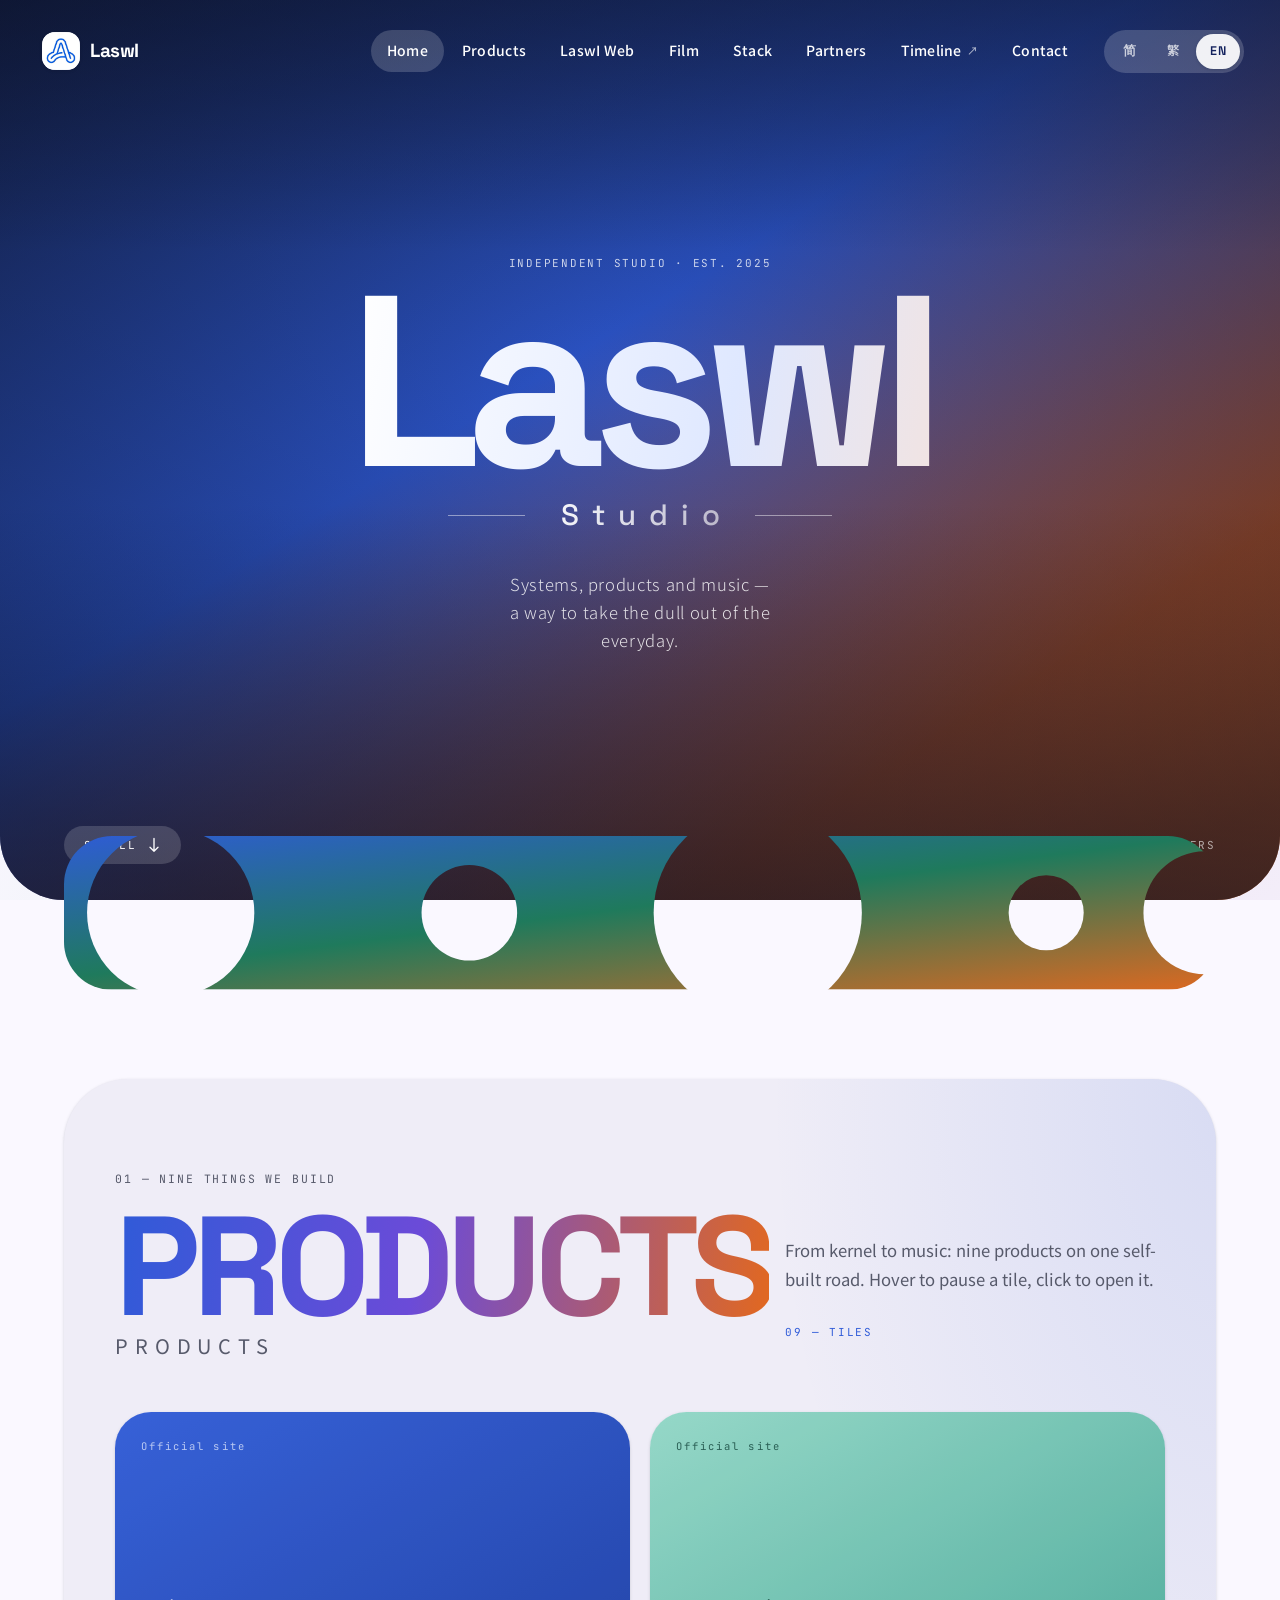
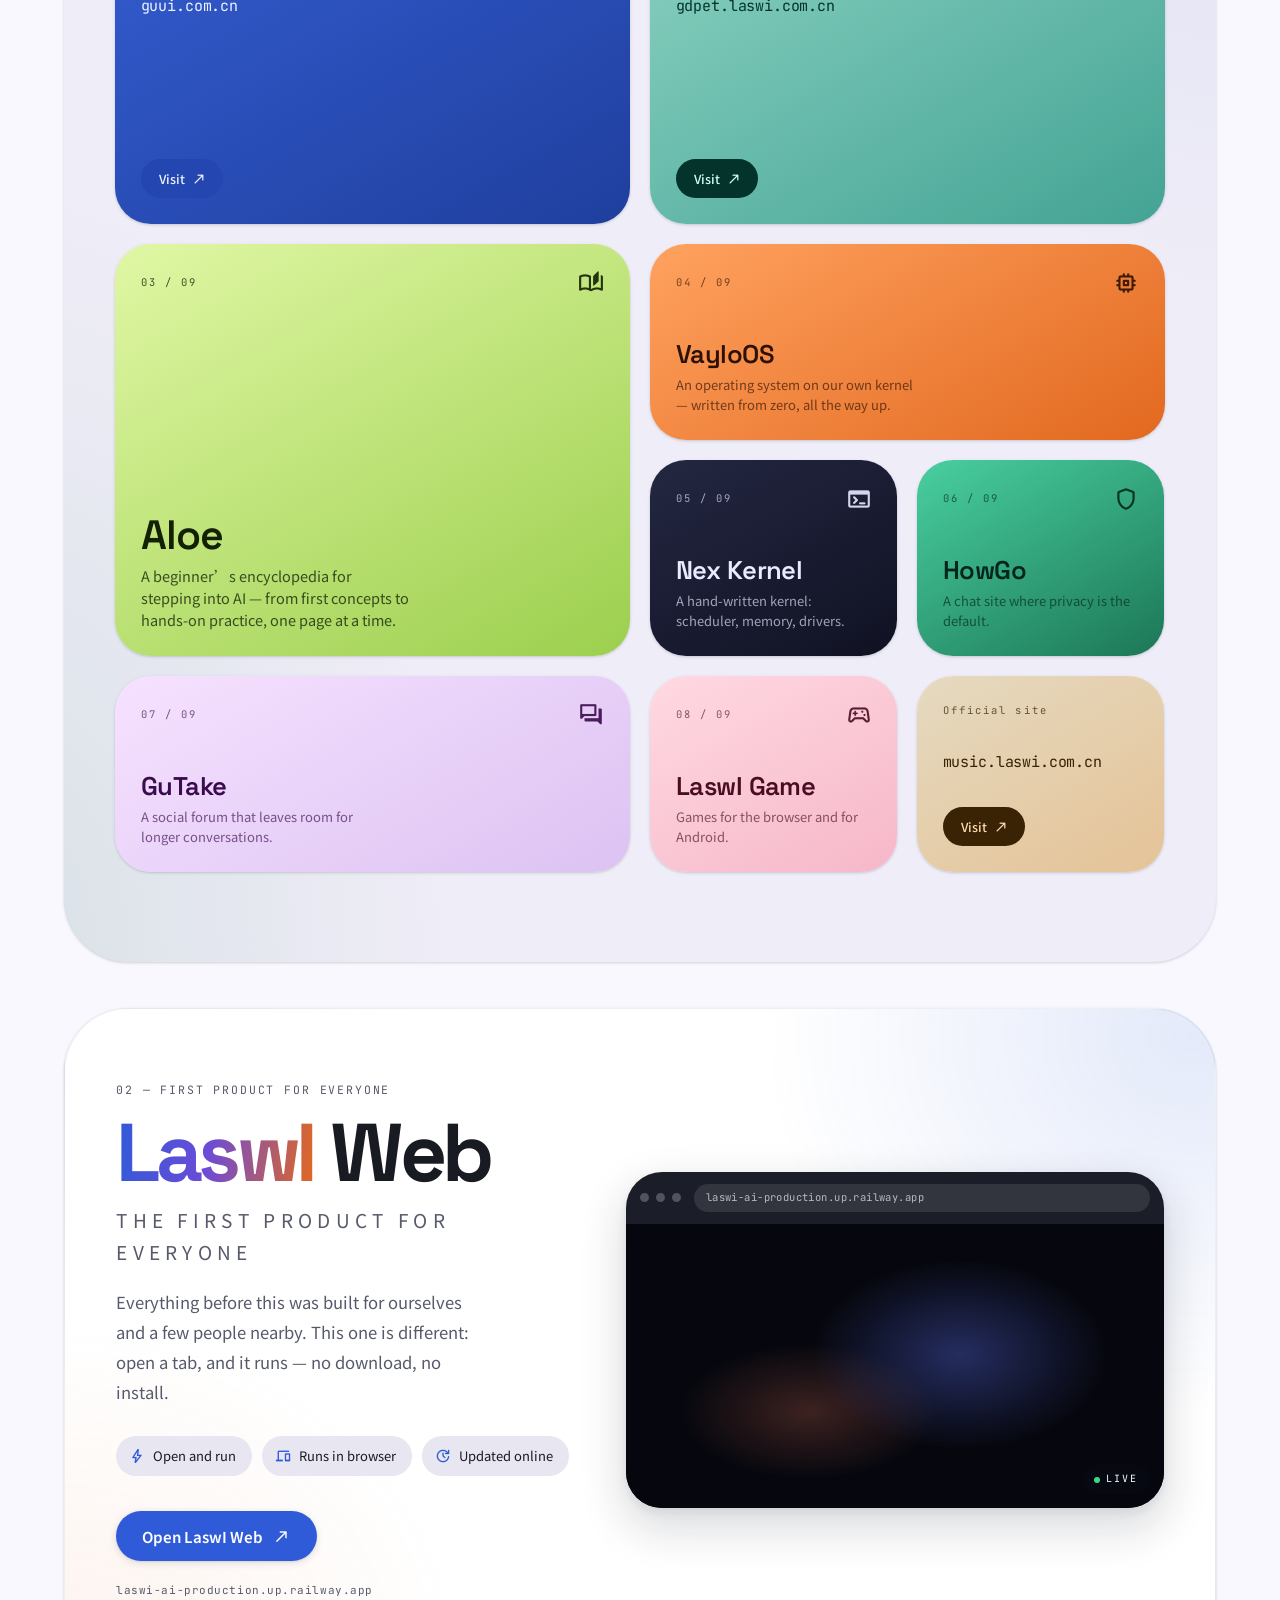
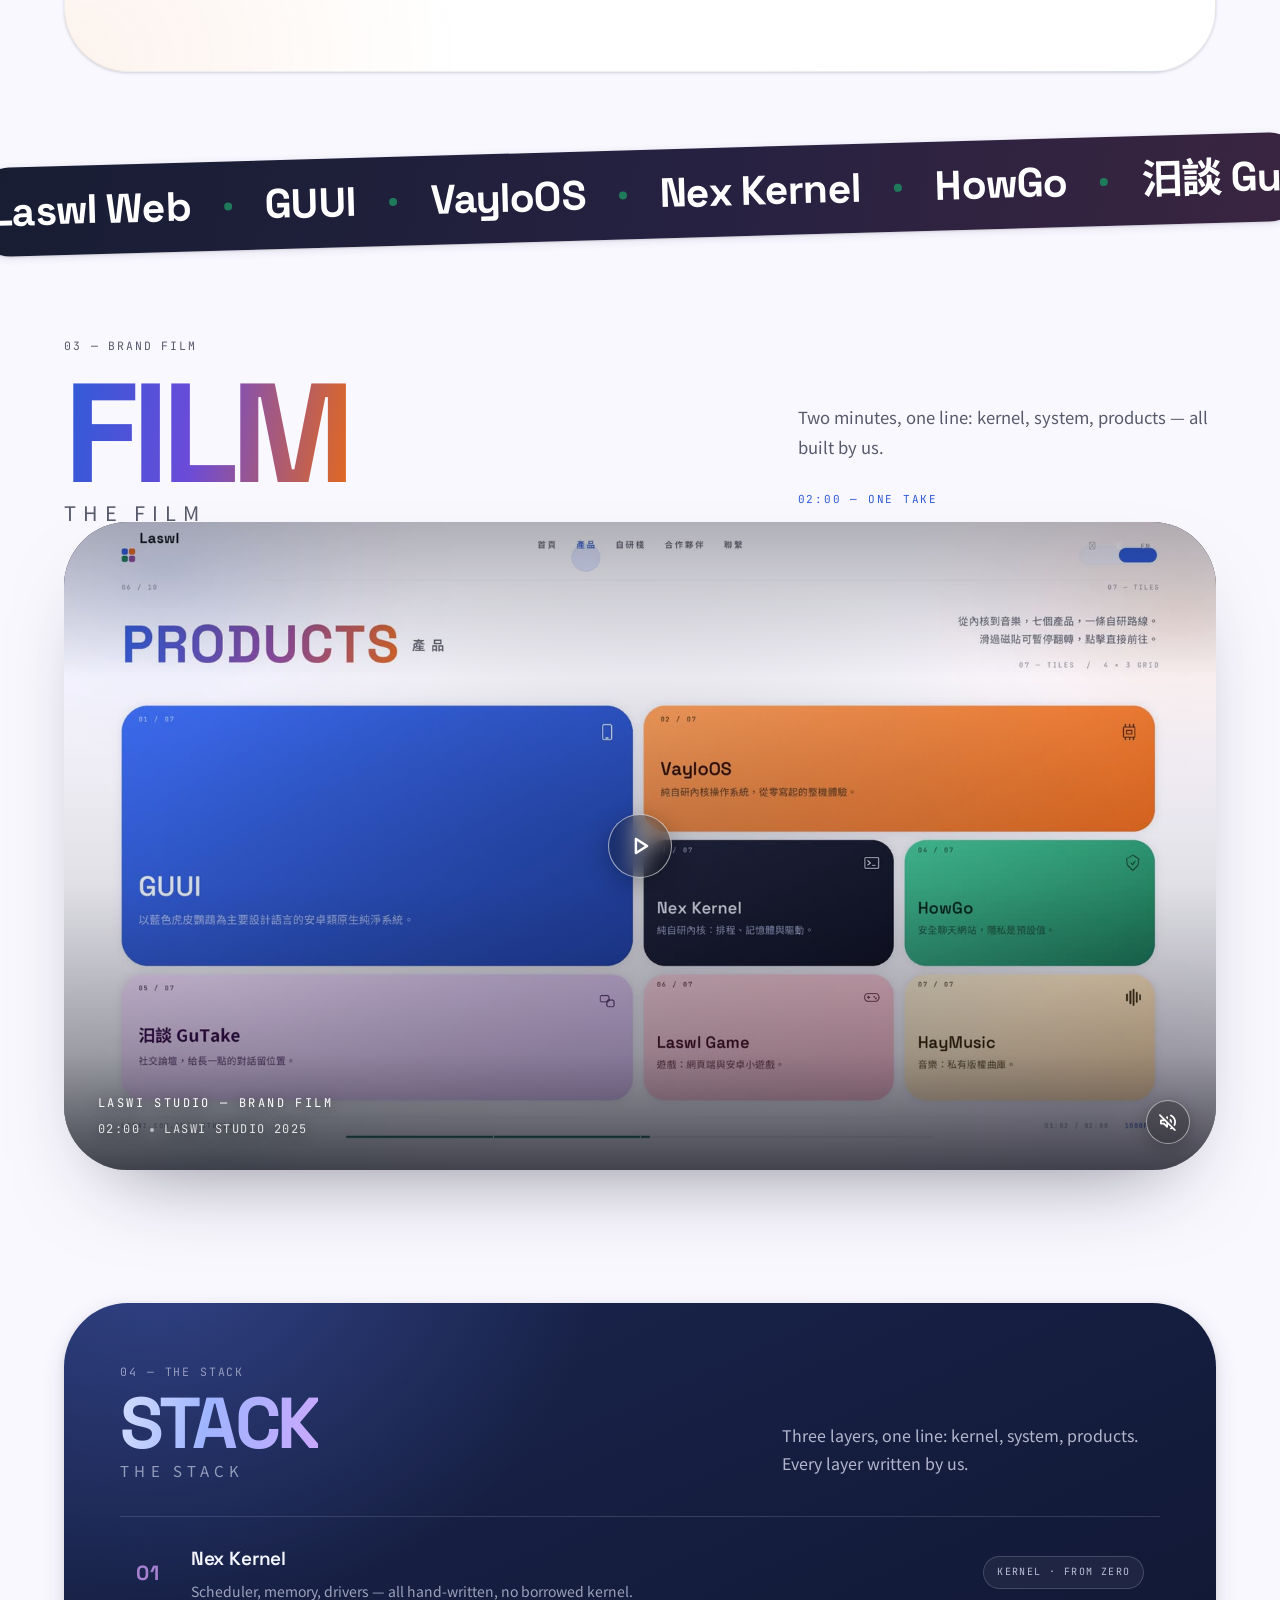
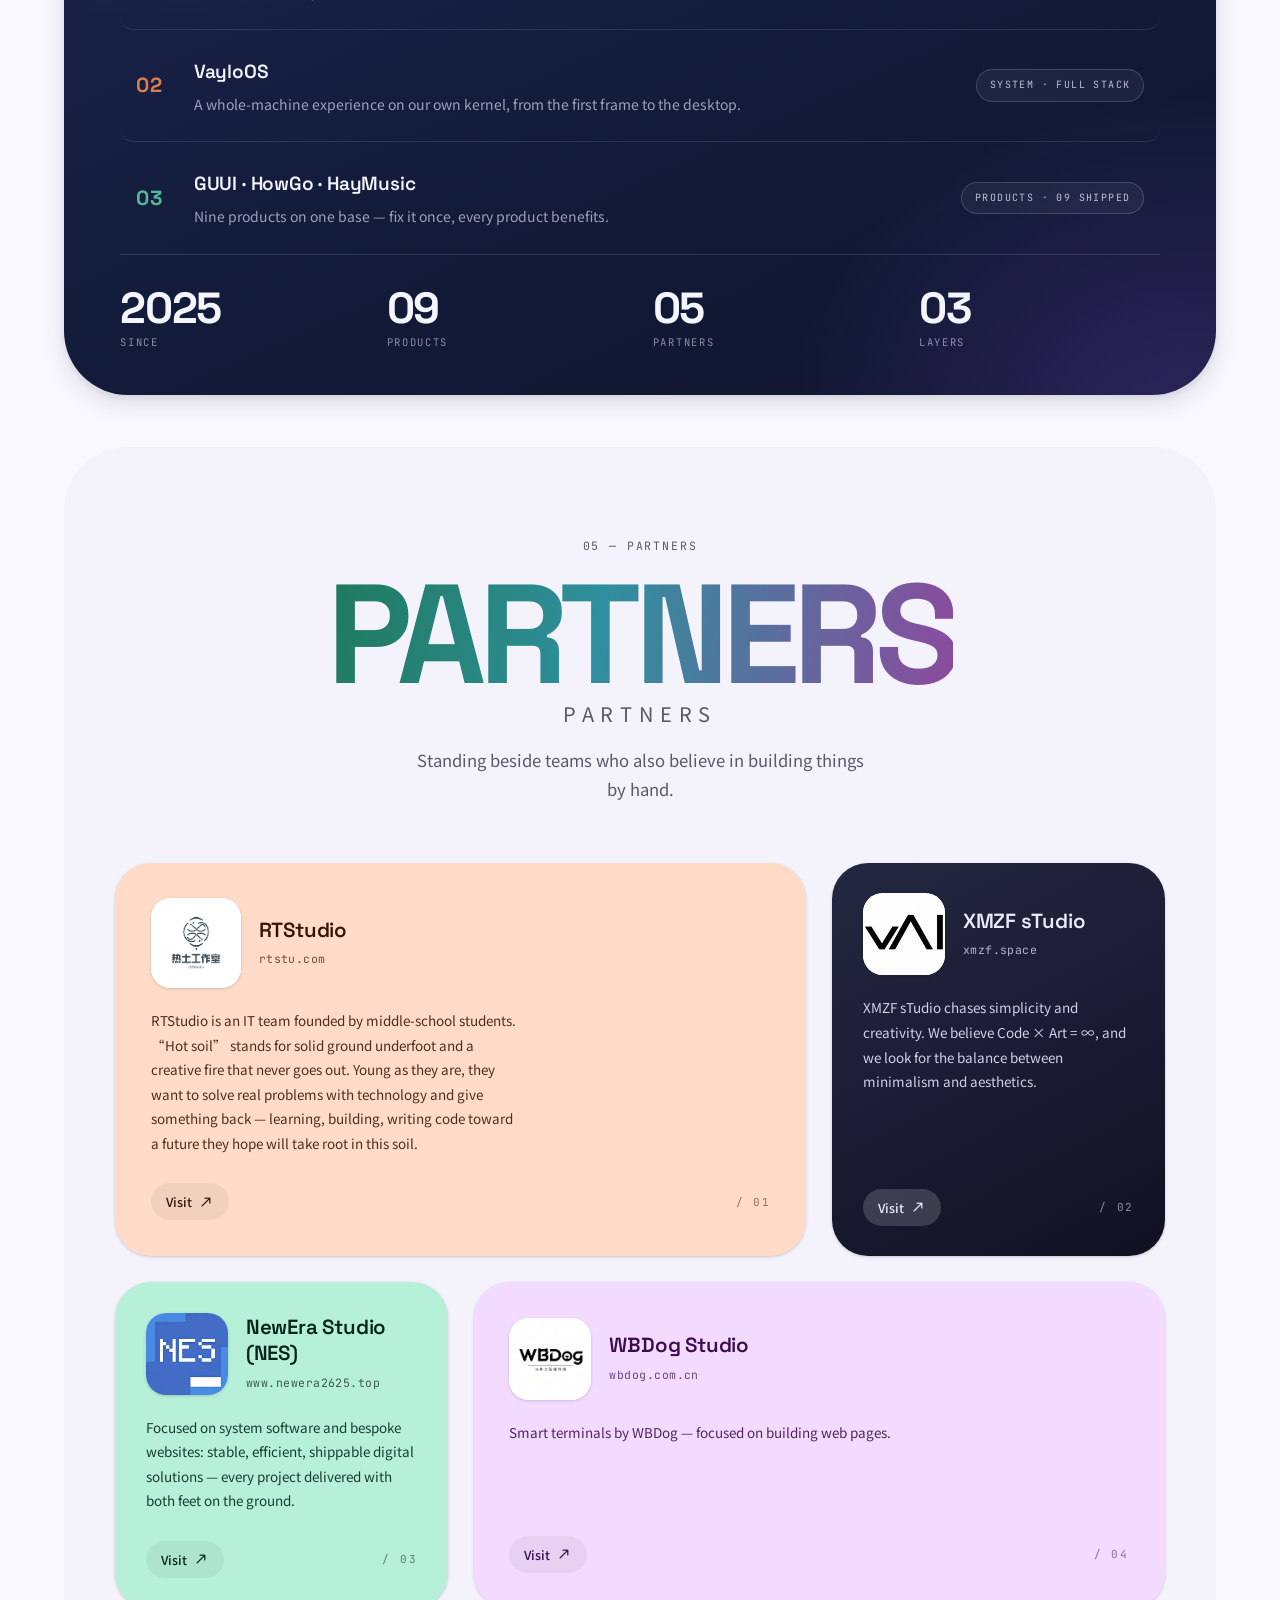
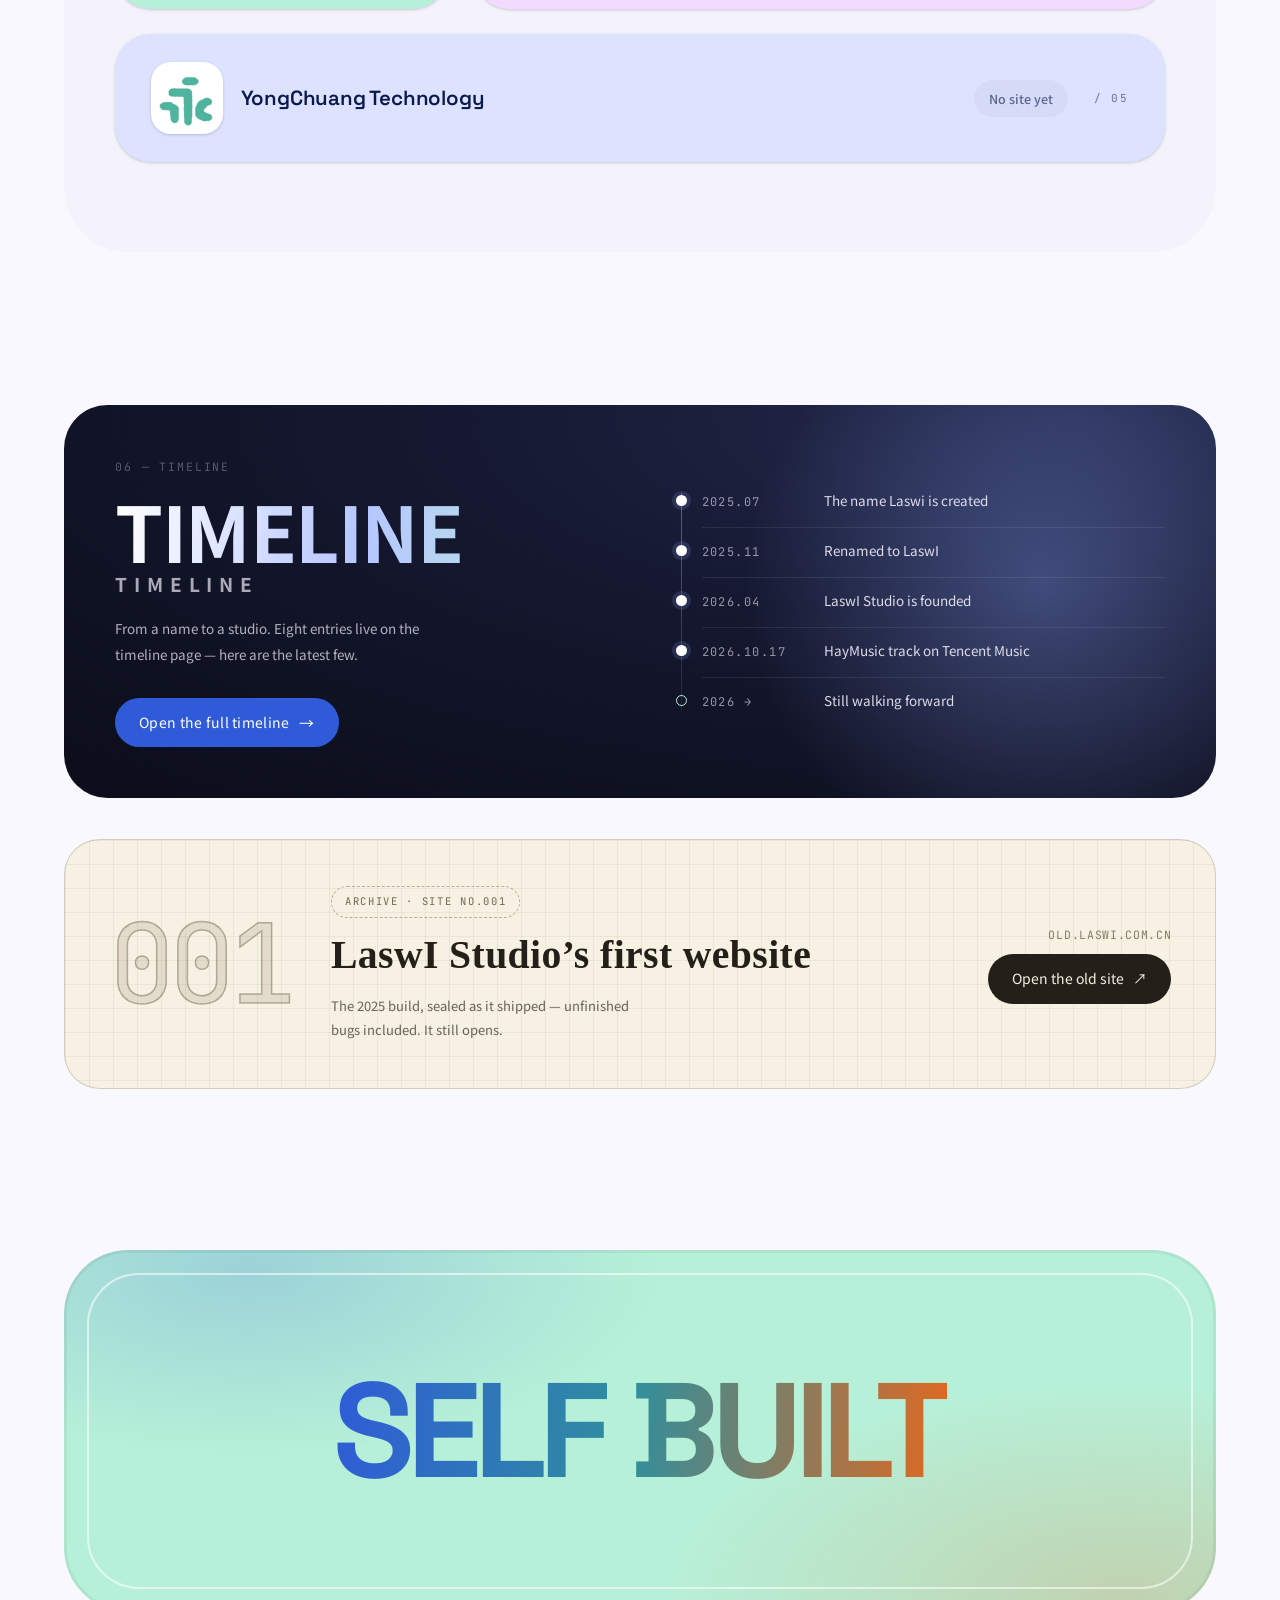
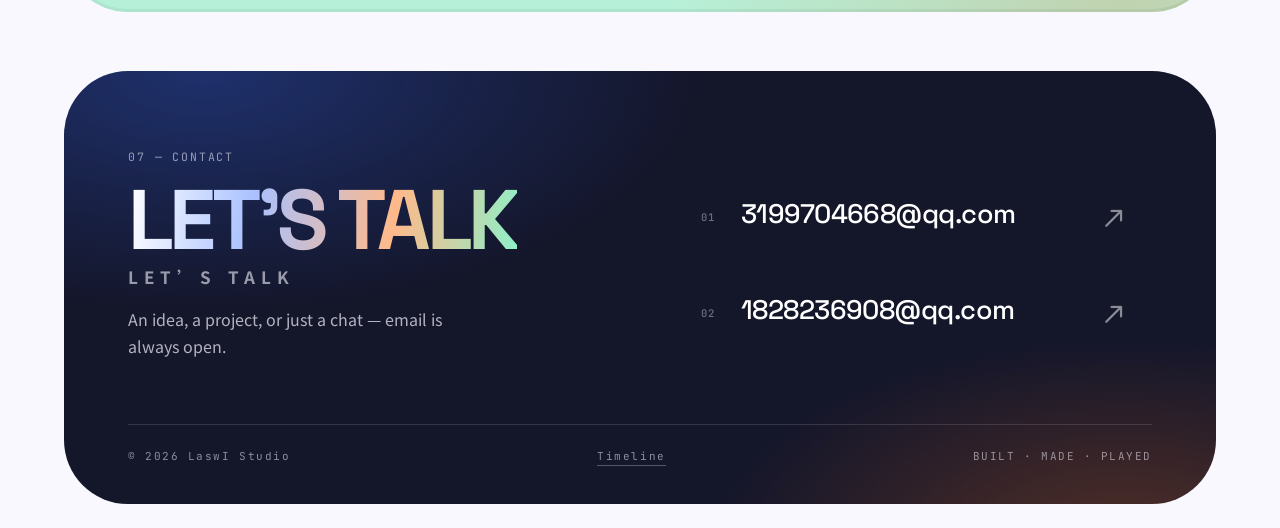
==== commit bc6048b4: "Add files via upload" ====
--- a/index.html
+++ b/index.html
@@ -98,7 +98,7 @@
           <span class="material-symbols-rounded" aria-hidden="true">south</span>
         </a>
       </div>
-      <p class="hero__meta mono" data-i18n="hero.meta">9 個產品 · 4 位夥伴</p>
+      <p class="hero__meta mono" data-i18n="hero.meta">9 個產品 · 5 位夥伴</p>
     </div>
 
   </section>
@@ -325,7 +325,7 @@
           <span class="stack__stat-label mono" data-i18n="stack.stat.products">產品</span>
         </li>
         <li class="stack__stat">
-          <span class="stack__stat-num">04</span>
+          <span class="stack__stat-num" id="statPartners">05</span>
           <span class="stack__stat-label mono" data-i18n="stack.stat.partners">夥伴</span>
         </li>
         <li class="stack__stat">
--- a/style.css
+++ b/style.css
@@ -1174,6 +1174,7 @@
 .partners > .partner:nth-child(2) { grid-column: span 2; }
 .partners > .partner:nth-child(3) { grid-column: span 2; }
 .partners > .partner:nth-child(4) { grid-column: span 4; }
+.partners > .partner:nth-child(5) { grid-column: span 6; }
 
 .partner {
   --card-bg: var(--md-surface-container);
@@ -1316,6 +1317,26 @@
 .partner:hover .partner__go { background: rgba(0, 0, 0, .09); gap: 10px; }
 .partner__go .material-symbols-rounded { font-size: 16px; }
 
+/* 無官網：不可點擊的淡色標籤 */
+.partner__go--off {
+  opacity: .62;
+  background: rgba(0, 0, 0, .05);
+}
+.partner:hover .partner__go--off { background: rgba(0, 0, 0, .05); gap: 6px; }
+.partner__url--none { opacity: .55; }
+
+/* 精簡卡：無簡介、無官網 → 橫向細條，避免整行留白 */
+.partner--compact {
+  flex-direction: row;
+  align-items: center;
+  justify-content: space-between;
+  gap: clamp(18px, 3vw, 44px);
+  padding: clamp(20px, 2.2vw, 30px) clamp(24px, 2.8vw, 44px);
+}
+.partner--compact .partner__head { flex: 1 1 auto; min-width: 0; }
+.partner--compact .partner__logo { width: clamp(62px, 5.6vw, 82px); height: clamp(62px, 5.6vw, 82px); }
+.partner--compact .partner__foot { margin-top: 0; padding-top: 0; flex: none; gap: clamp(14px, 2vw, 26px); }
+
 .partner__idx {
   font-family: var(--font-mono);
   font-size: 11px;
@@ -1492,6 +1513,8 @@
   .partners { grid-template-columns: repeat(2, minmax(0, 1fr)); }
   /* nth-child(n) 與上方 span 規則同等特異度、且位置更後，才能真正覆蓋非對稱跨欄 */
   .partners > .partner:nth-child(n) { grid-column: auto; }
+  /* 精簡卡在兩列時仍橫跨整行，避免與半寬卡擠在一列 */
+  .partners > .partner.partner--compact:nth-child(n) { grid-column: span 2; }
 
   .stack__head { grid-template-columns: 1fr; align-items: start; gap: 18px; }
   .stack__lead { margin-inline-start: 0; }
@@ -1671,6 +1694,14 @@
     gap: 16px;
     padding: 22px;
   }
+  /* 單列：精簡卡回到縱向，避免橫排擠壓 */
+  .partners > .partner.partner--compact:nth-child(n) {
+    grid-column: auto;
+    flex-direction: column;
+    align-items: stretch;
+    gap: 16px;
+  }
+  .partner--compact .partner__foot { margin-top: 0; padding-top: 0; }
   .partners > .partner .partner__logo,
   .partners > .partner:nth-child(1) .partner__logo { width: 64px; height: 64px; }
   .partners > .partner:nth-child(1) .partner__desc { max-width: none; }
